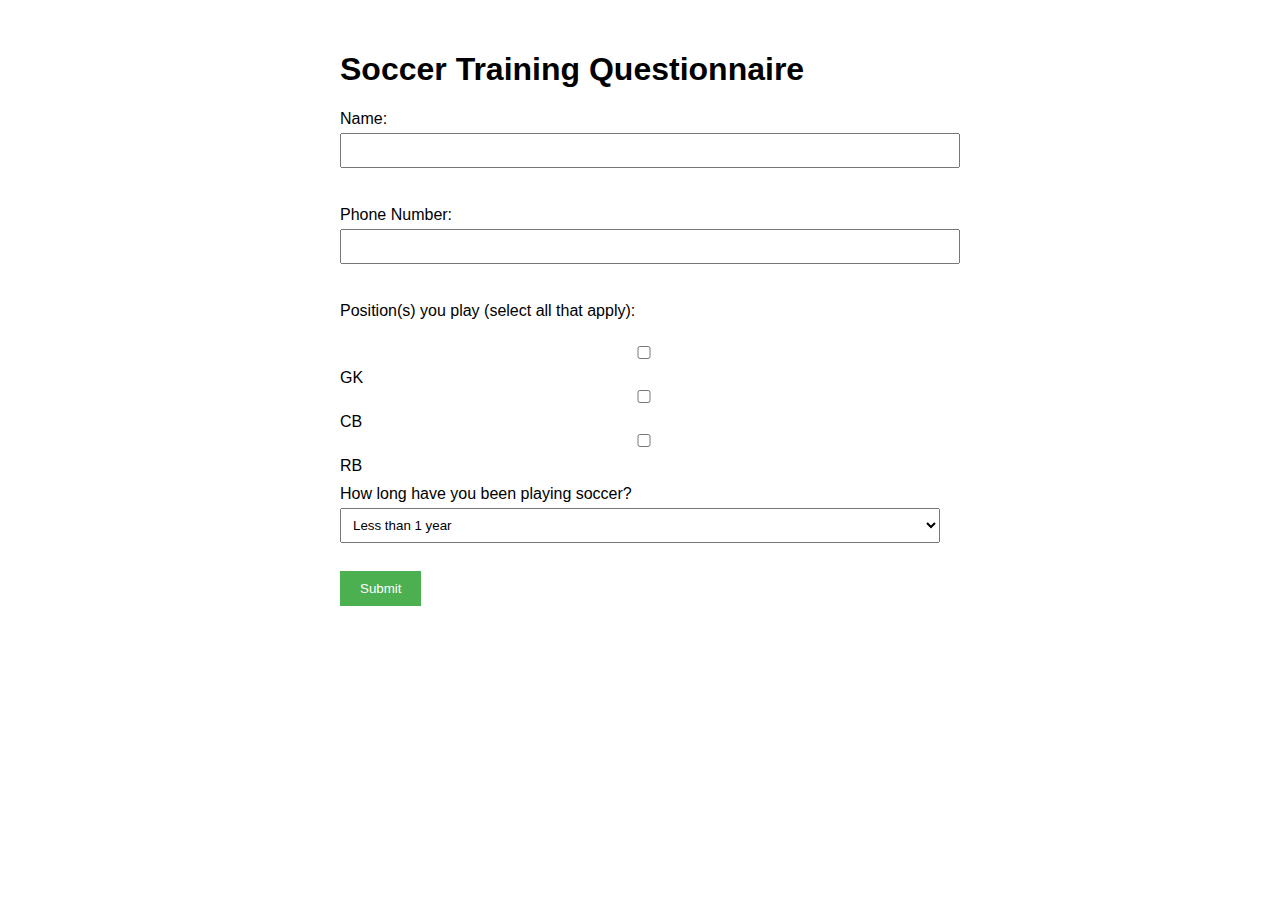
==== index.html @ 314e0ad2 "Add files via upload" ====
<!DOCTYPE html>
<html lang="en">
<head>
    <meta charset="UTF-8">
    <meta name="viewport" content="width=device-width, initial-scale=1.0">
    <title>Soccer Training Questionnaire</title>
    <link rel="stylesheet" href="styles.css">
</head>
<body>
    <h1>Soccer Training Questionnaire</h1>
    <form data-netlify="true" method="POST">
        <label for="name">Name:</label>
        <input type="text" id="name" name="name" required><br><br>

        <label for="phone">Phone Number:</label>
        <input type="tel" id="phone" name="phone" required><br><br>

        <label for="position">Position(s) you play (select all that apply):</label><br>
        <input type="checkbox" name="position" value="GK"> GK<br>
        <input type="checkbox" name="position" value="CB"> CB<br>
        <input type="checkbox" name="position" value="RB"> RB<br>
        <!-- You can add more positions like "LB", "CM", etc., if needed -->

        <label for="experience">How long have you been playing soccer?</label>
        <select id="experience" name="experience">
            <option value="less than 1 year">Less than 1 year</option>
            <option value="1-3 years">1-3 years</option>
            <option value="3-5 years">3-5 years</option>
            <option value="5+ years">5+ years</option>
        </select><br><br>

        <button type="submit">Submit</button>
    </form>
</body>
</html>
---- styles.css ----
body {
    font-family: Arial, sans-serif;
    max-width: 600px;
    margin: 20px auto;
    padding: 10px;
}

label {
    display: block;
    margin: 10px 0 5px;
}

input, select {
    width: 100%;
    padding: 8px;
    margin-bottom: 10px;
}

button {
    padding: 10px 20px;
    background-color: #4CAF50;
    color: white;
    border: none;
    cursor: pointer;
}

@media (max-width: 600px) {
    body {
        padding: 5px;
    }
}
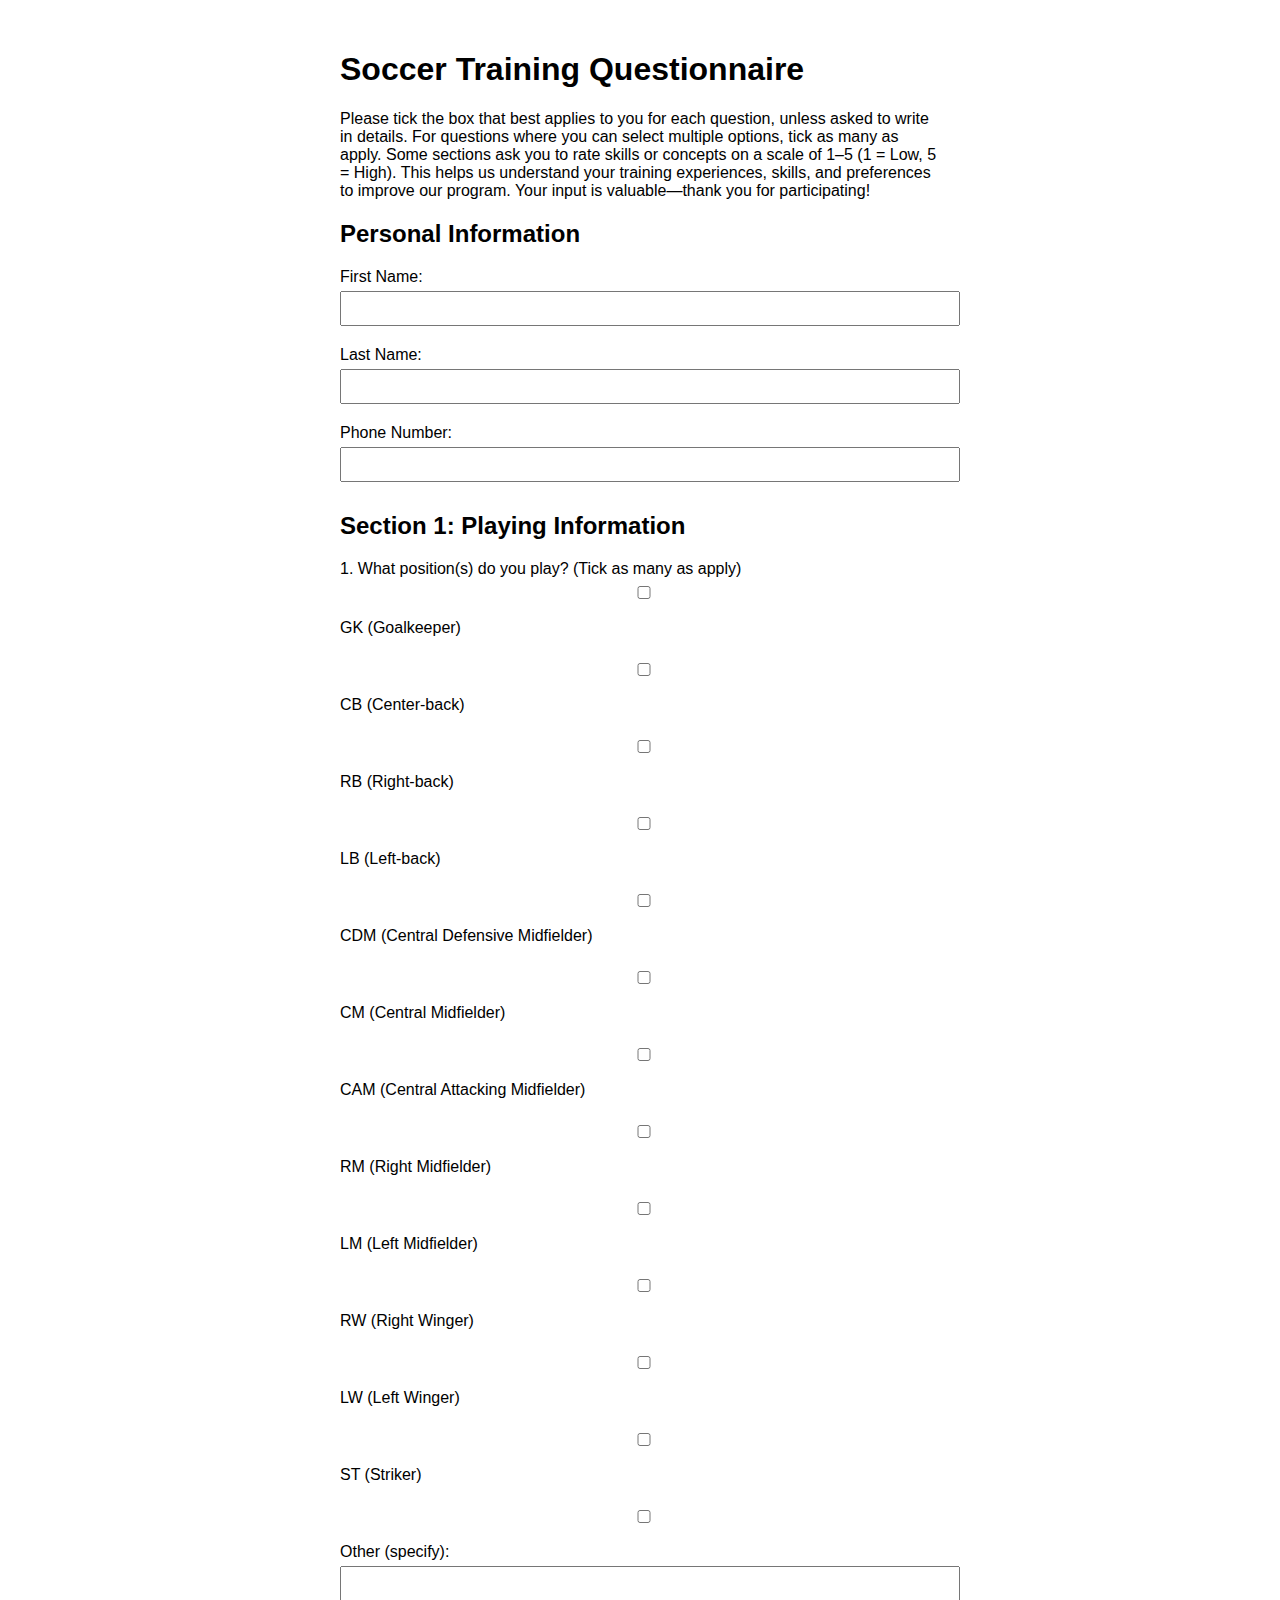
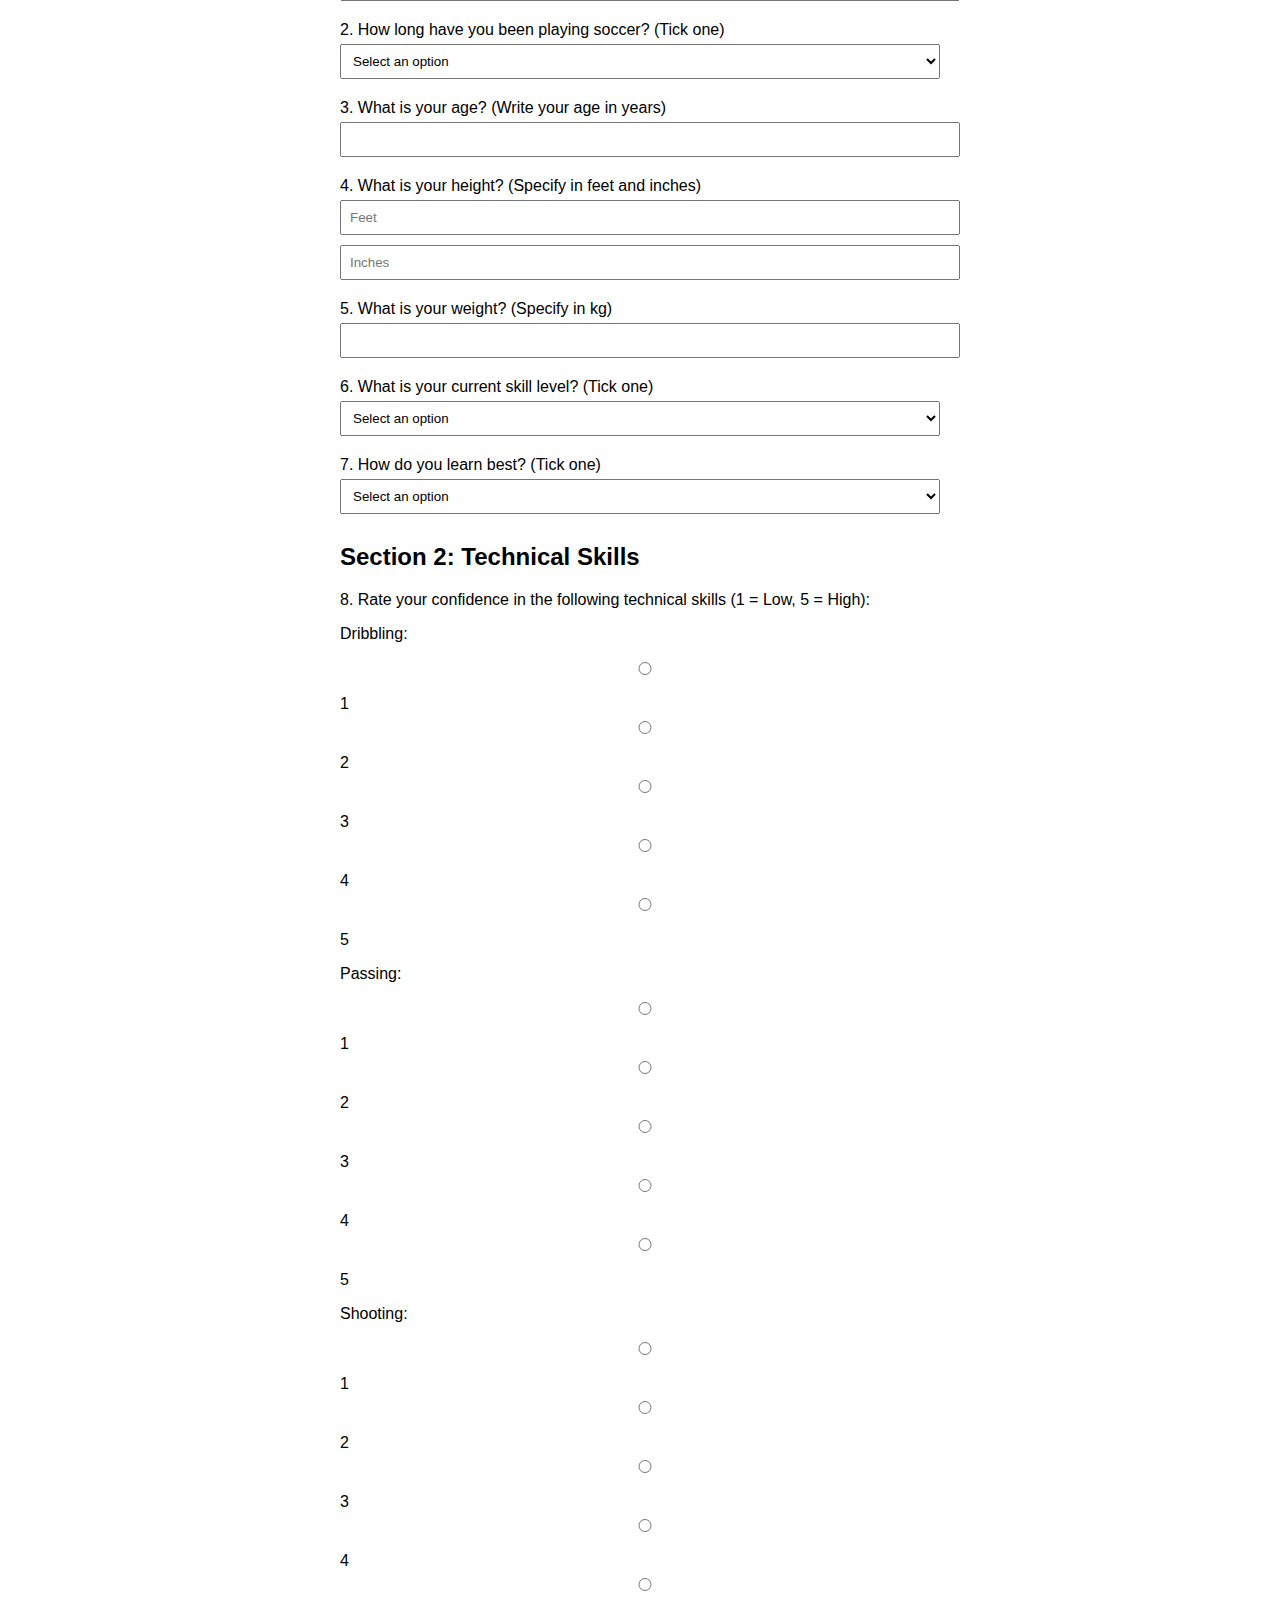
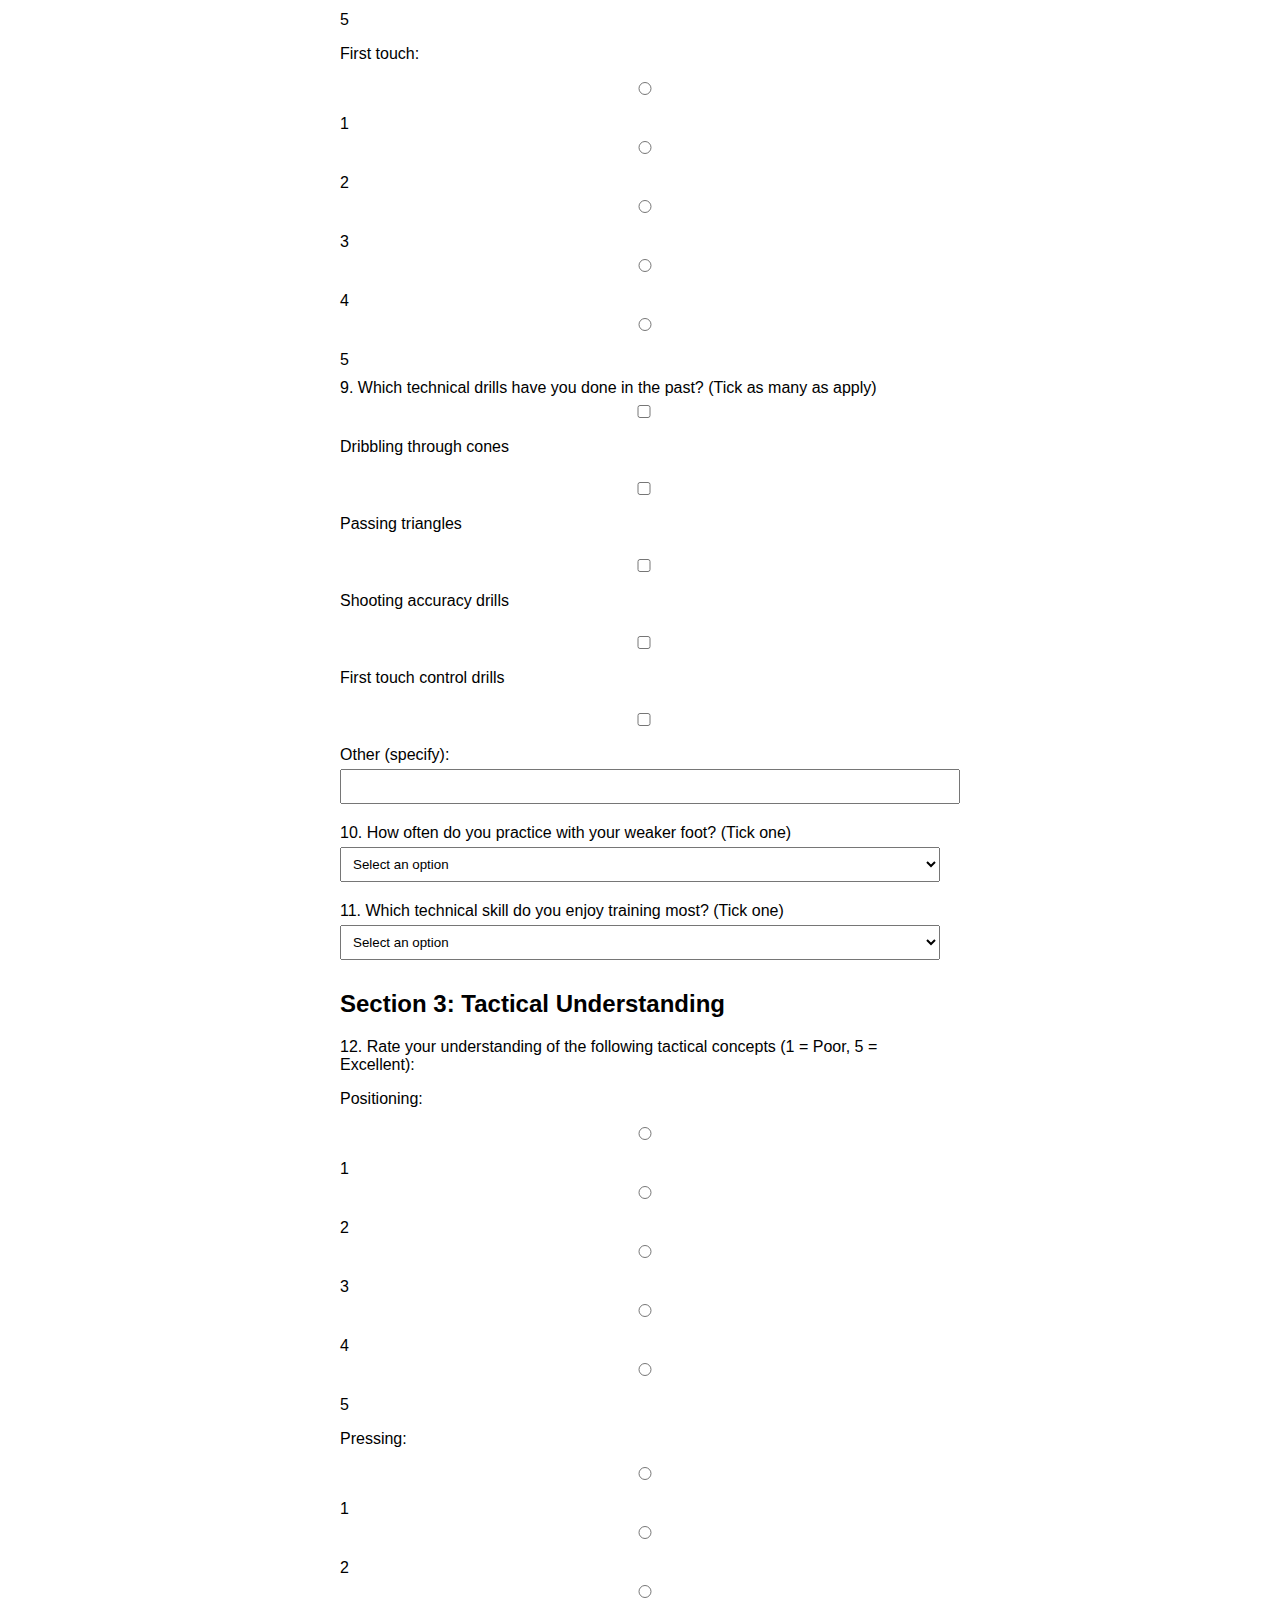
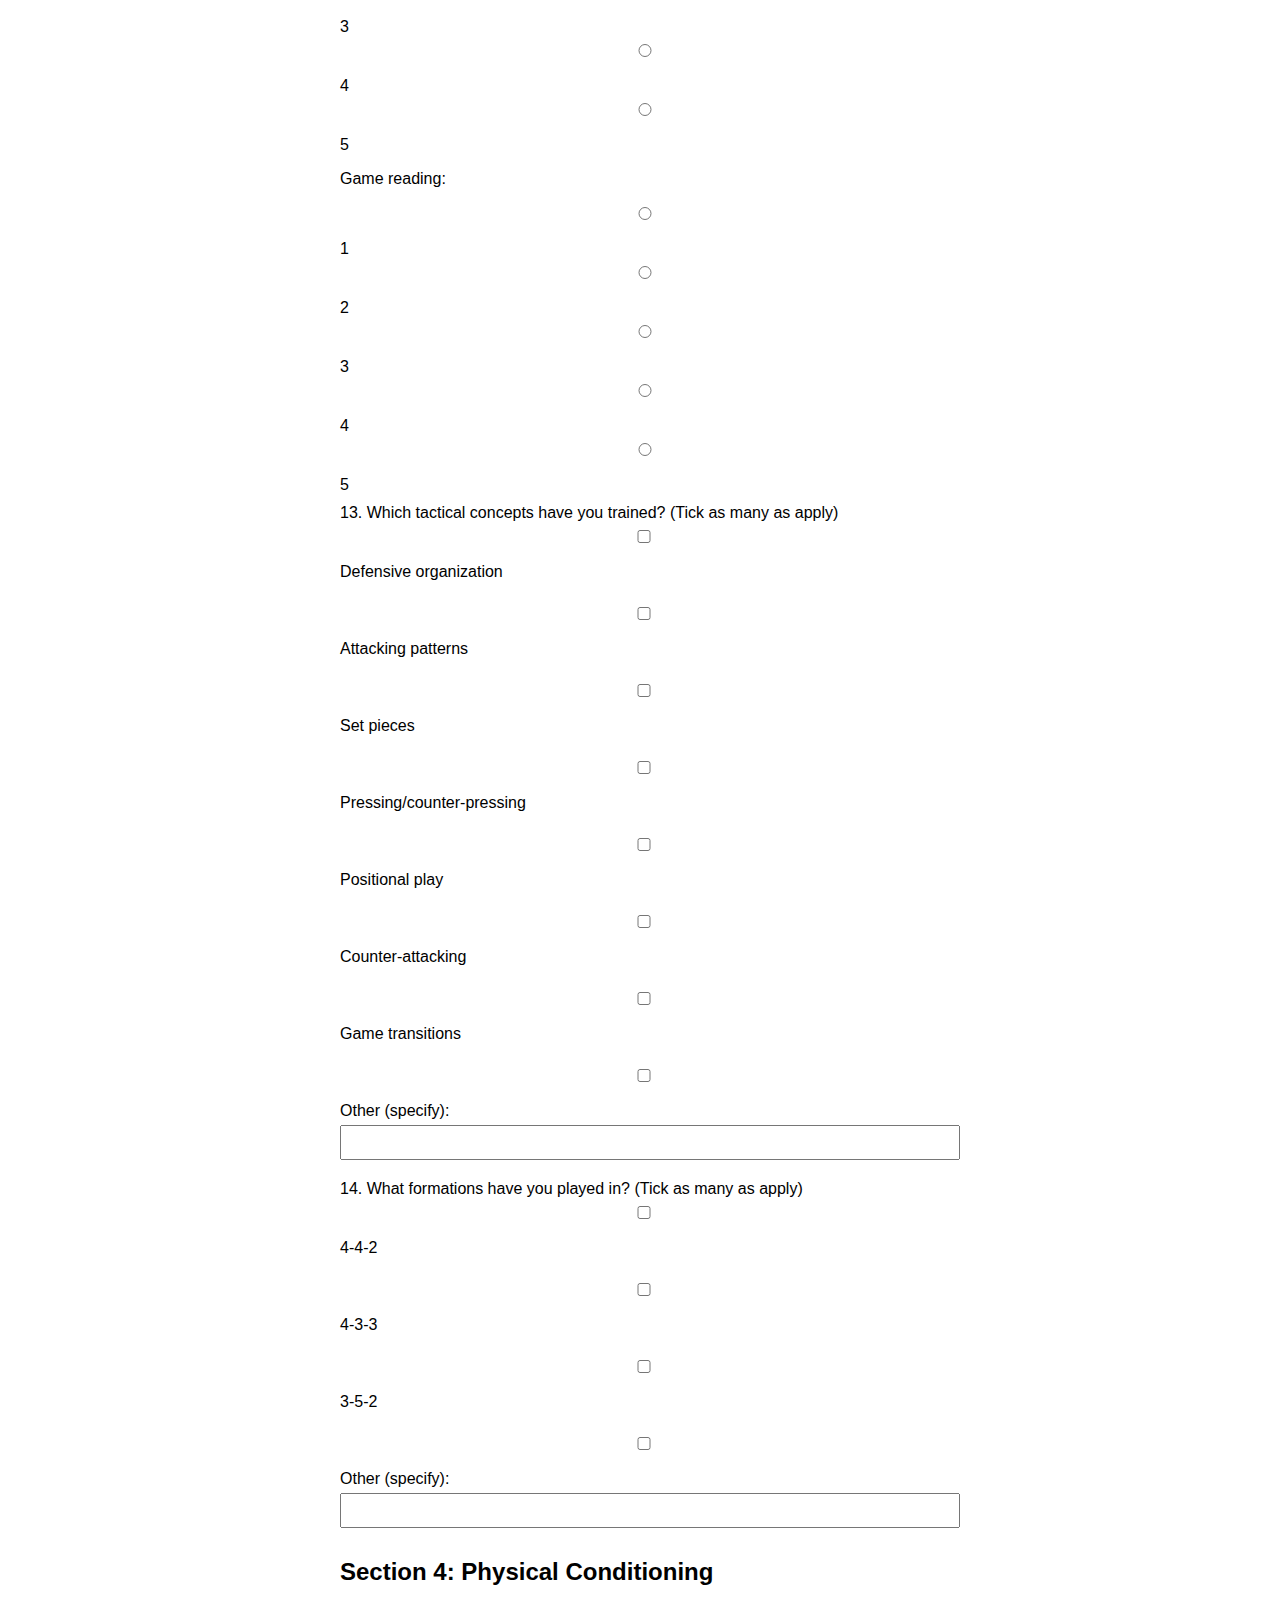
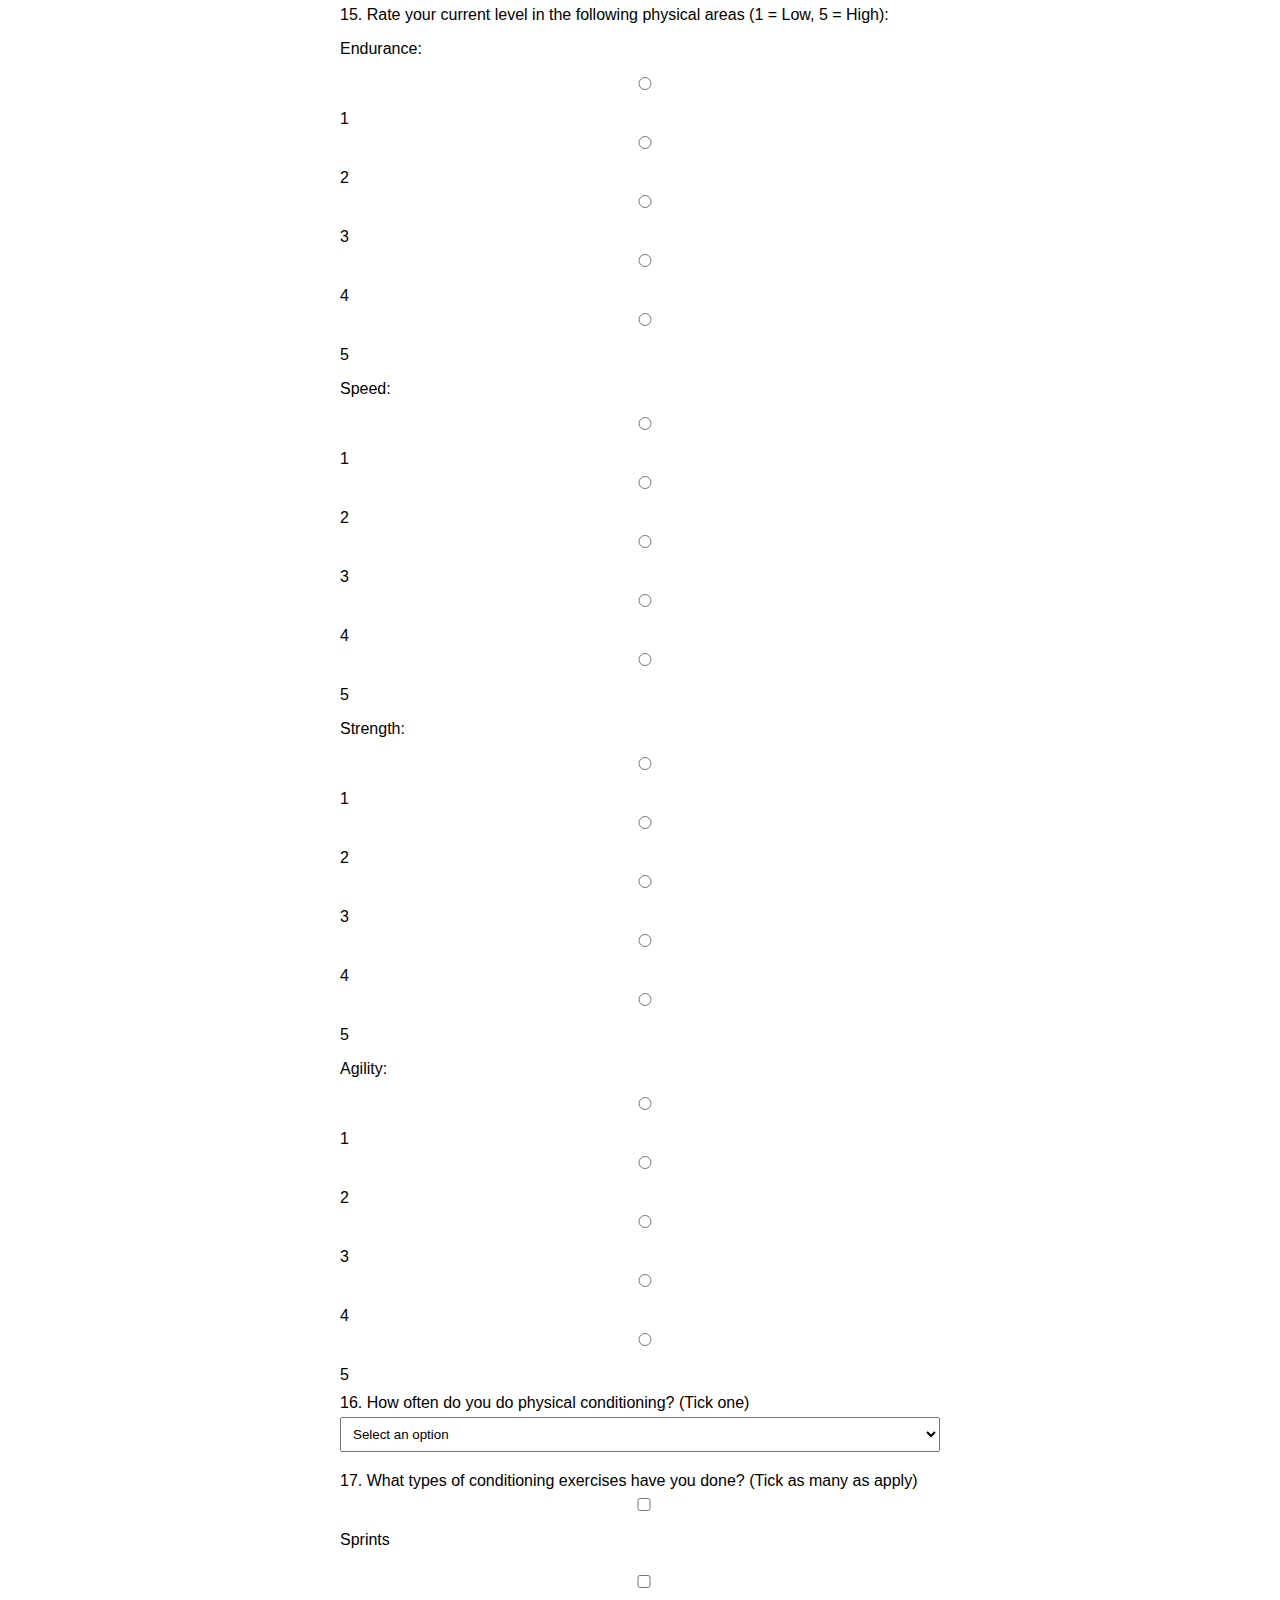
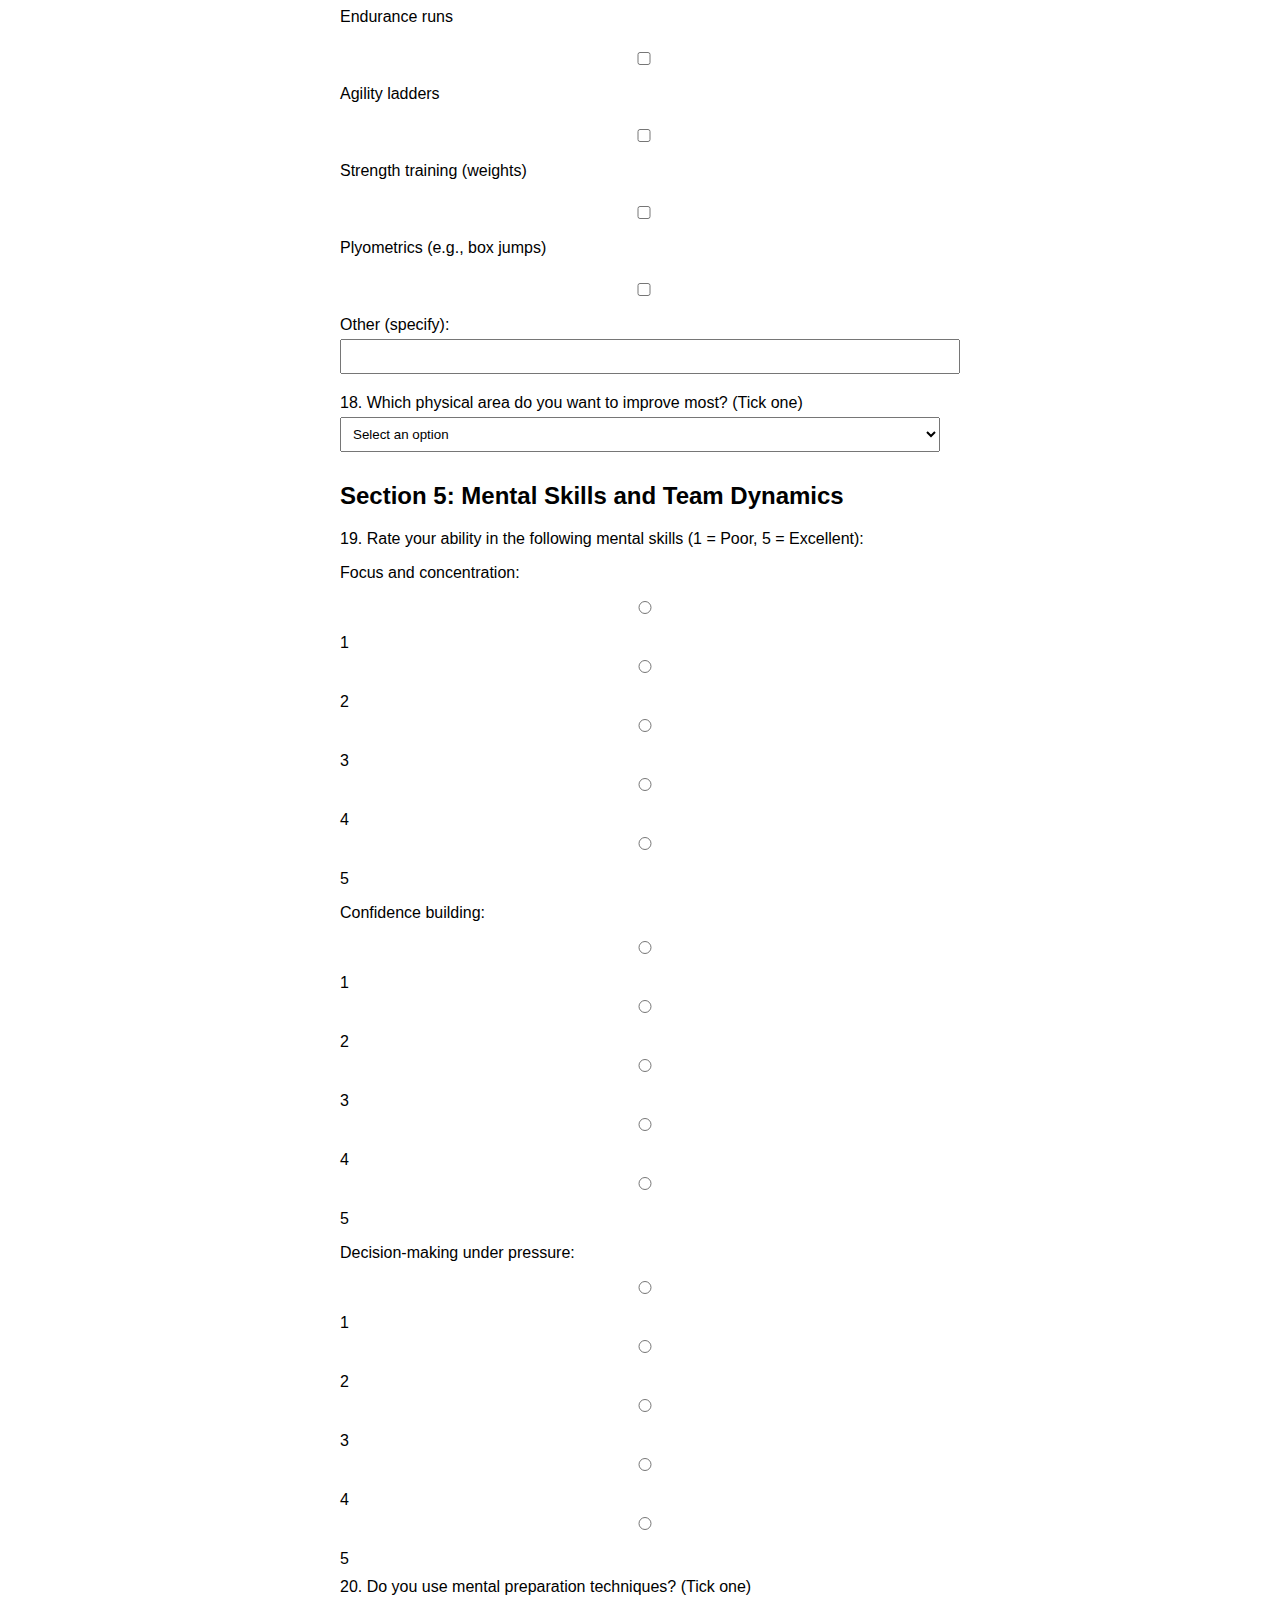
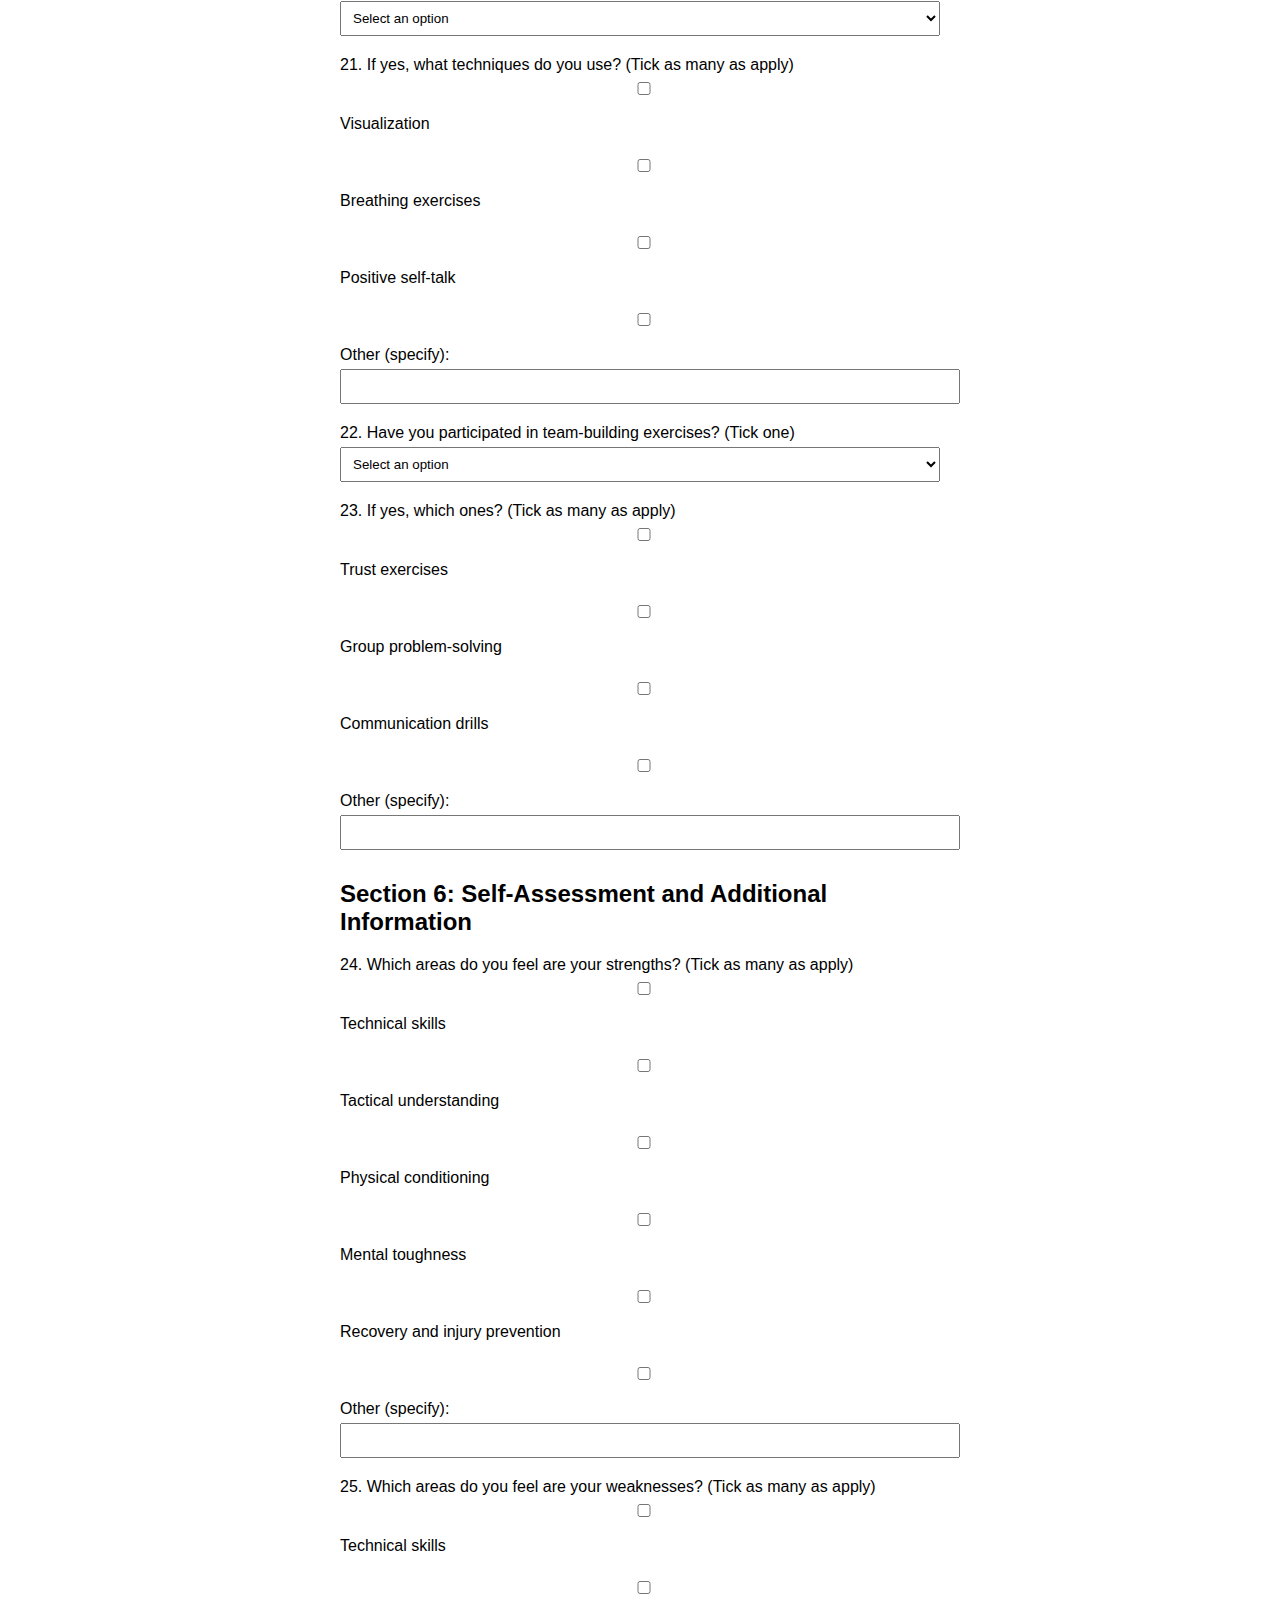
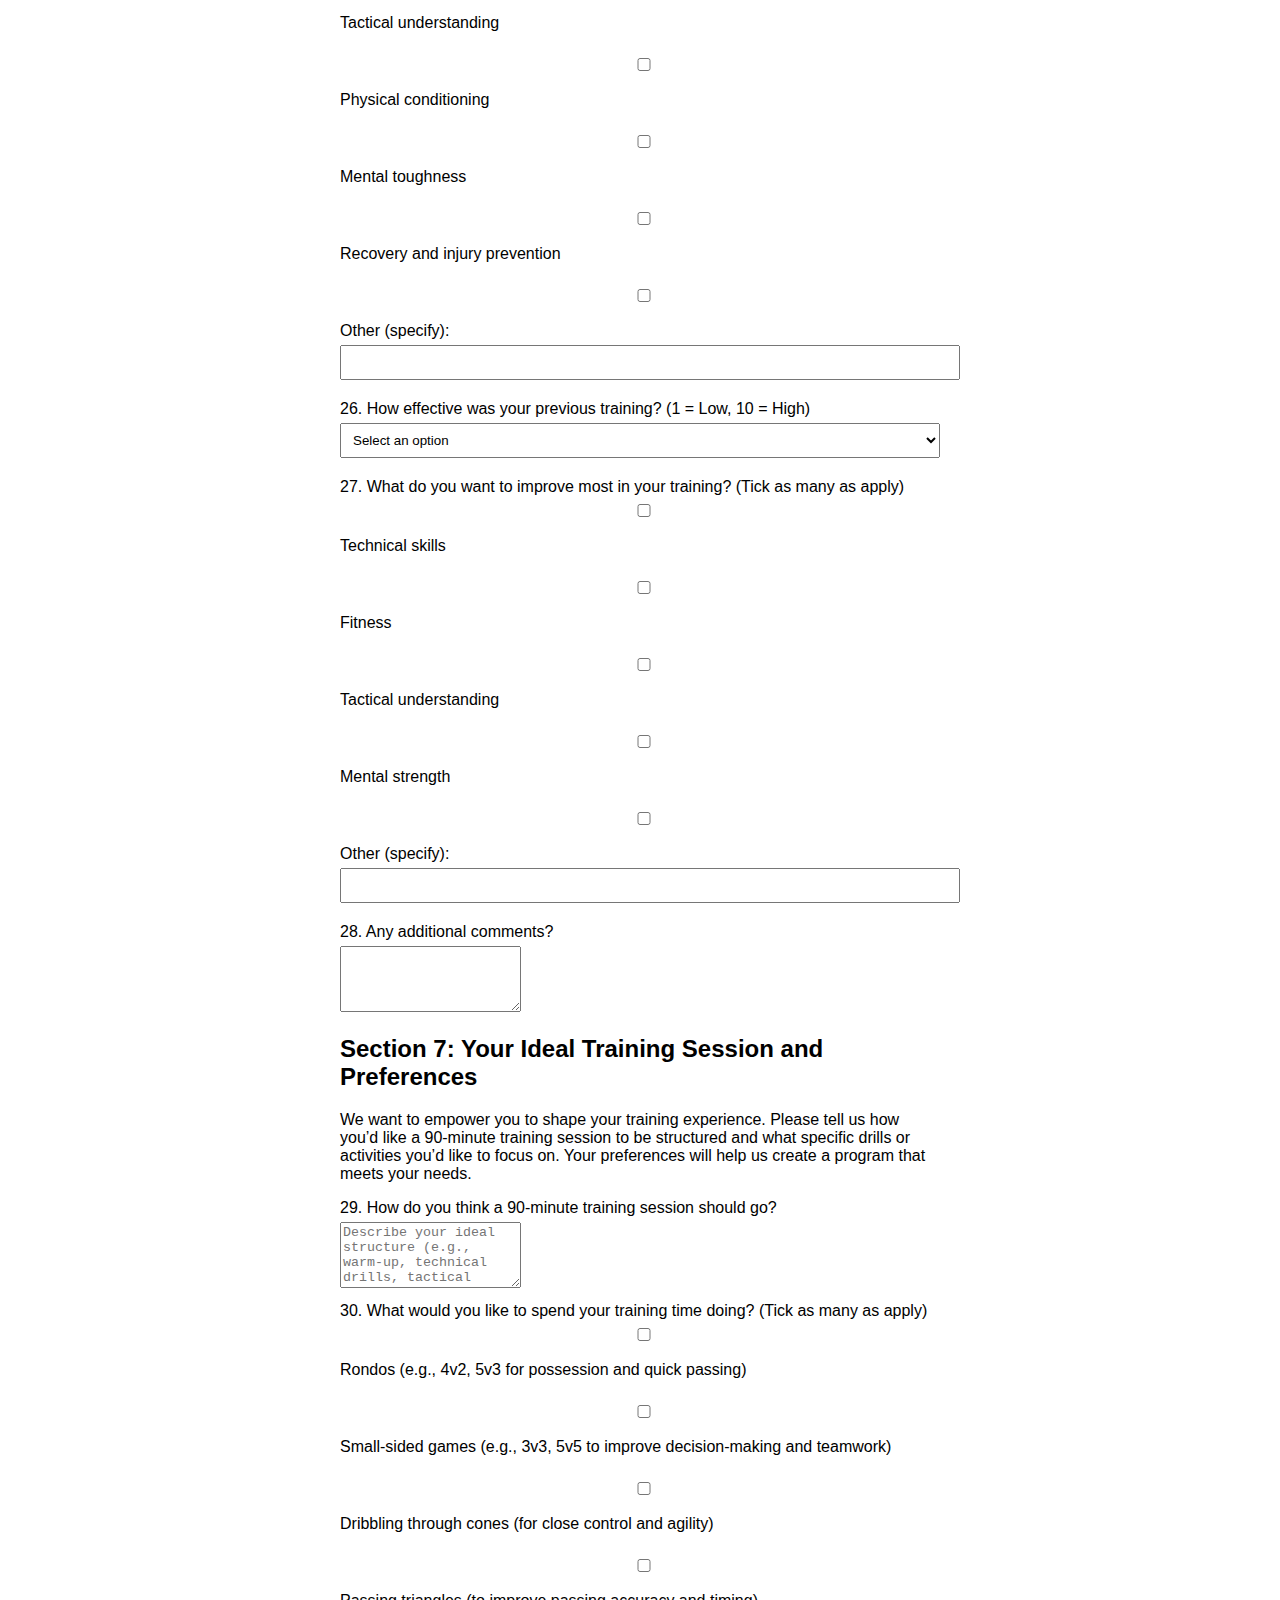
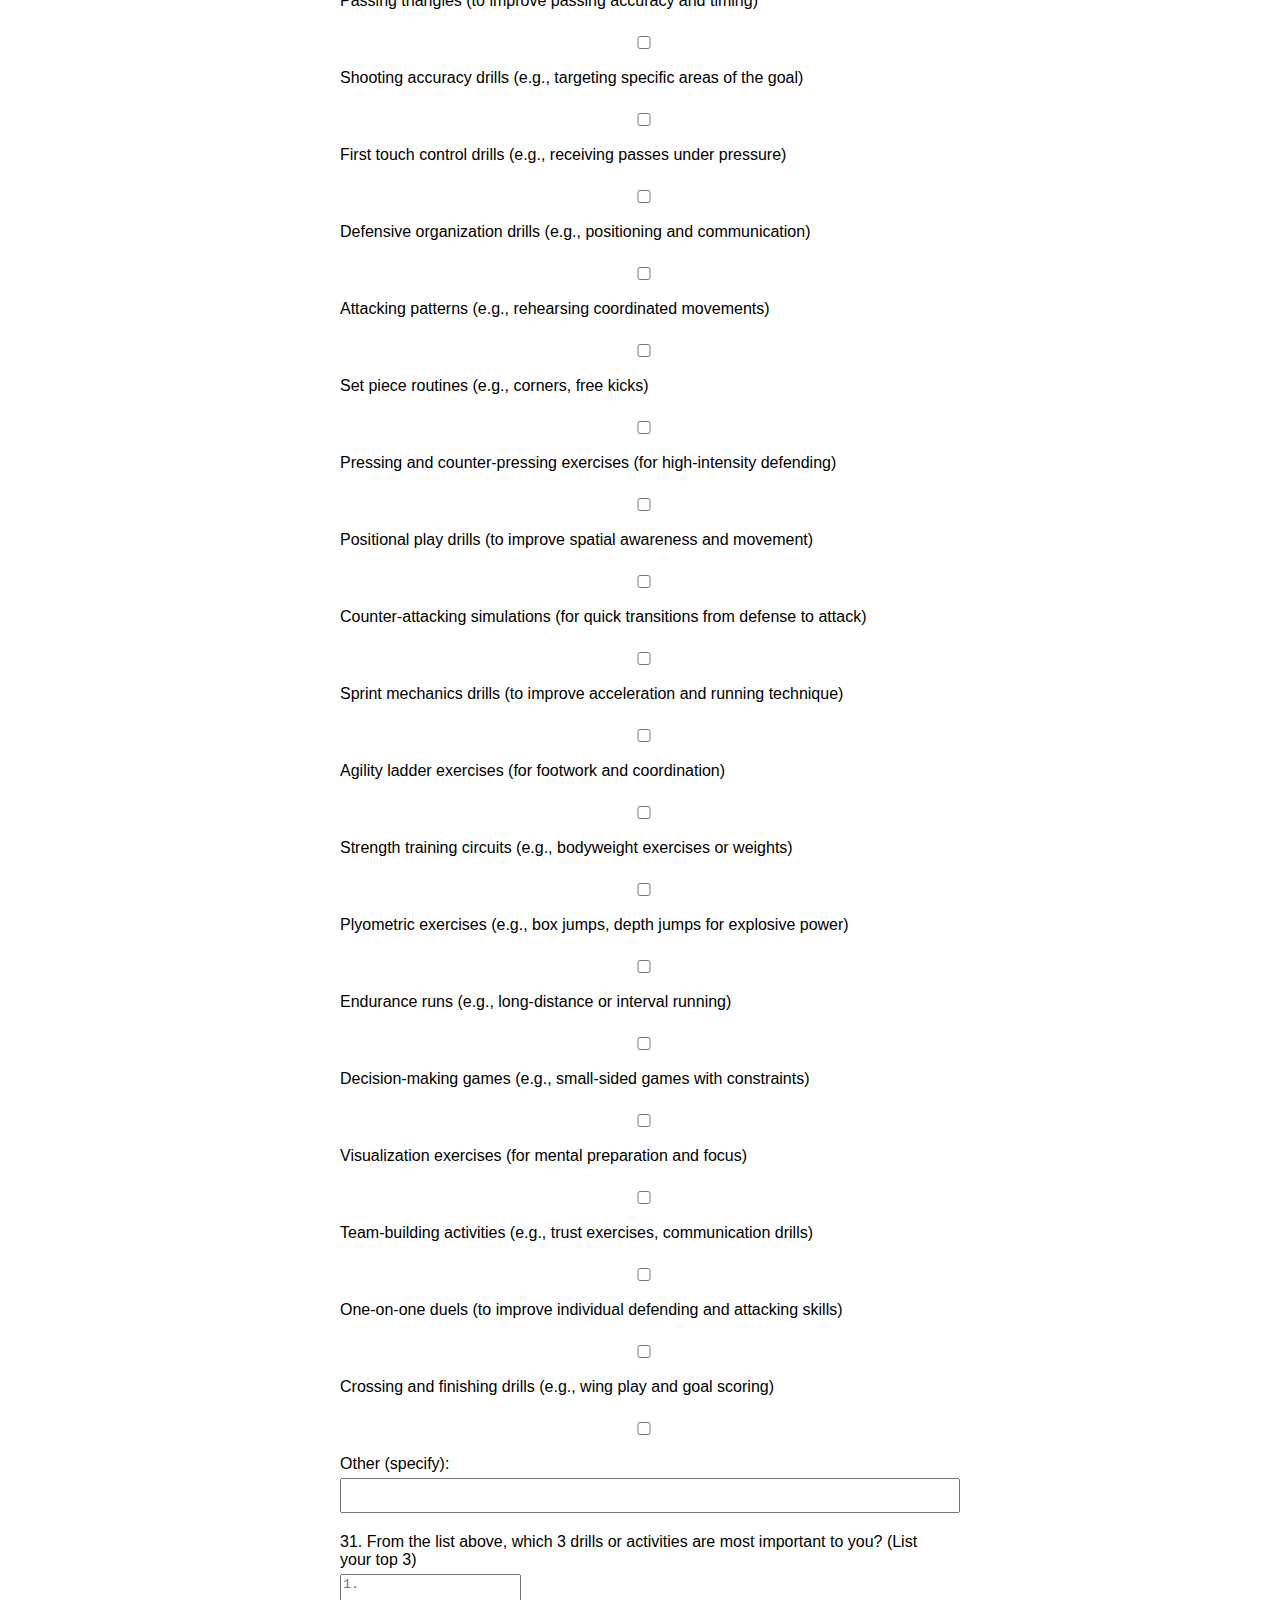
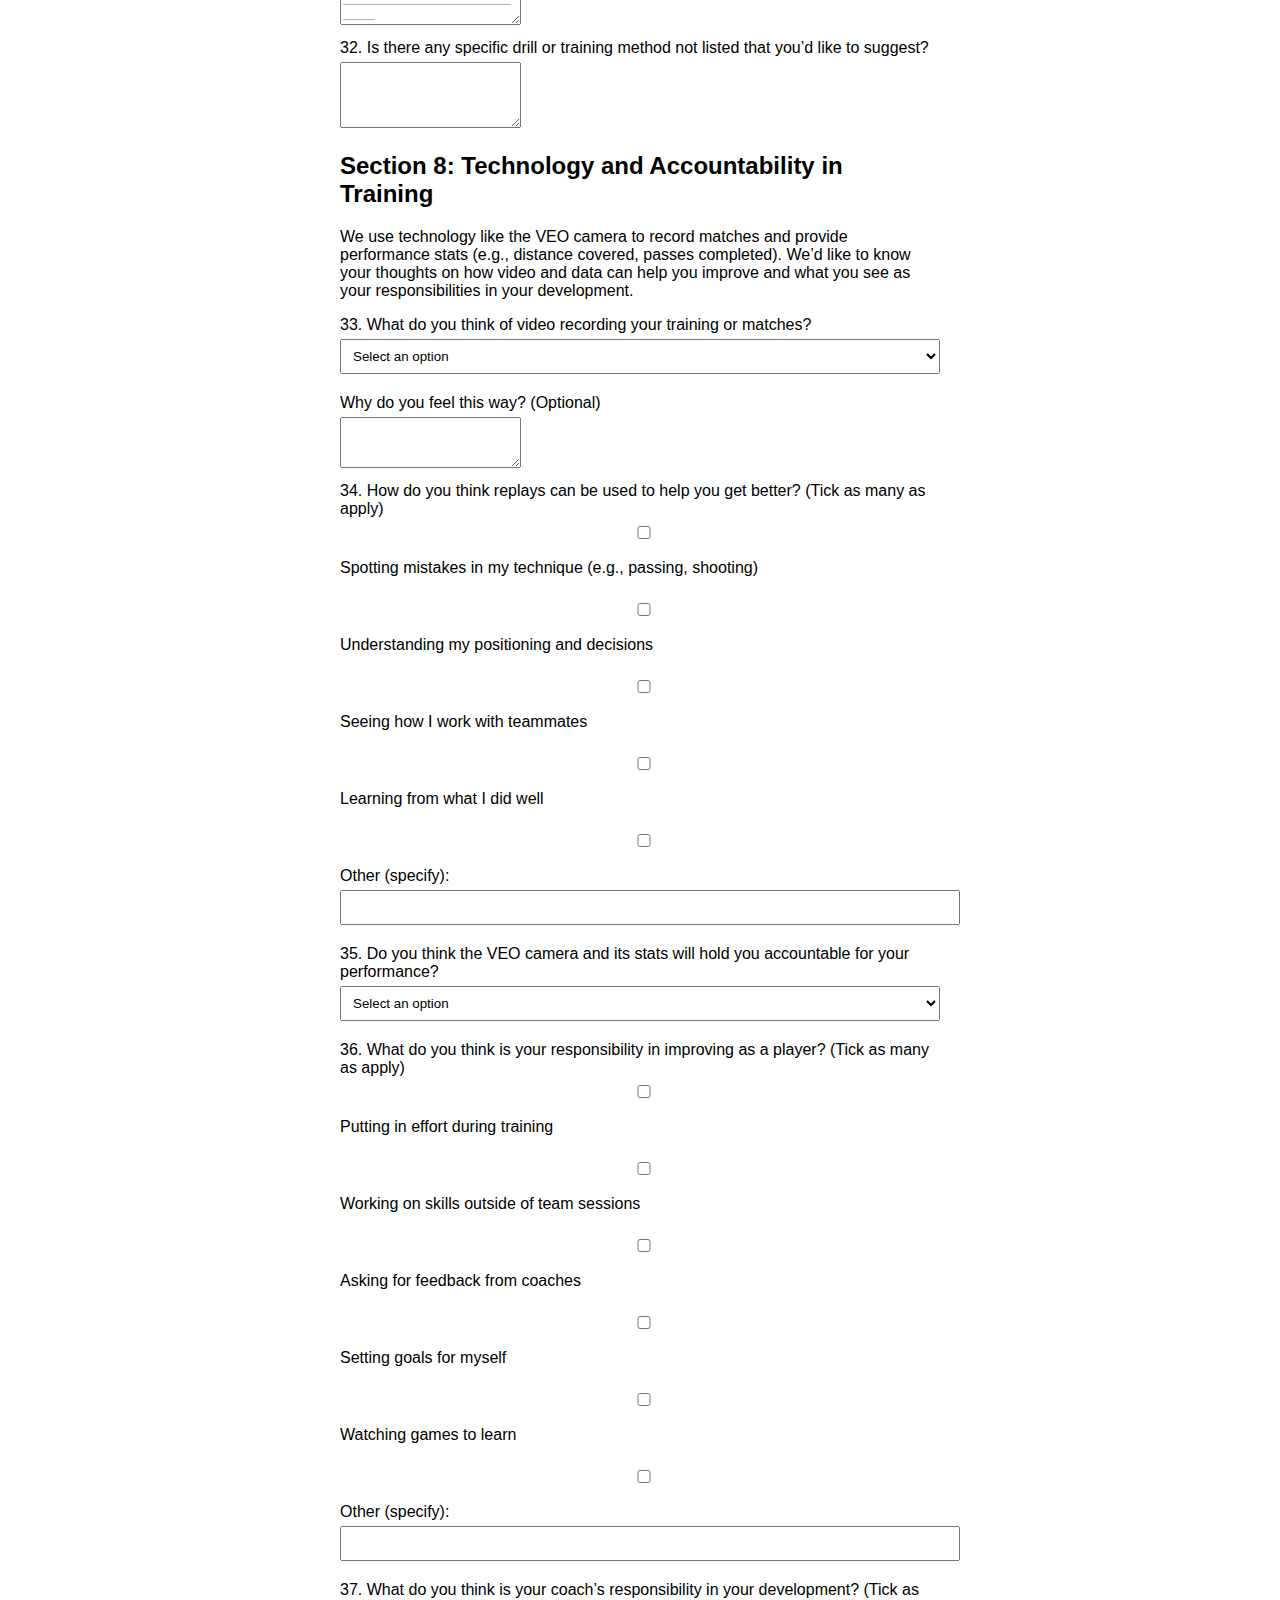
==== commit 8ac1b990: "Update index.html" ====
--- a/index.html
+++ b/index.html
@@ -7,29 +7,488 @@
     <link rel="stylesheet" href="styles.css">
 </head>
 <body>
-    <h1>Soccer Training Questionnaire</h1>
-    <form data-netlify="true" method="POST">
-        <label for="name">Name:</label>
-        <input type="text" id="name" name="name" required><br><br>
-
-        <label for="phone">Phone Number:</label>
-        <input type="tel" id="phone" name="phone" required><br><br>
-
-        <label for="position">Position(s) you play (select all that apply):</label><br>
-        <input type="checkbox" name="position" value="GK"> GK<br>
-        <input type="checkbox" name="position" value="CB"> CB<br>
-        <input type="checkbox" name="position" value="RB"> RB<br>
-        <!-- You can add more positions like "LB", "CM", etc., if needed -->
-
-        <label for="experience">How long have you been playing soccer?</label>
-        <select id="experience" name="experience">
-            <option value="less than 1 year">Less than 1 year</option>
-            <option value="1-3 years">1-3 years</option>
-            <option value="3-5 years">3-5 years</option>
-            <option value="5+ years">5+ years</option>
-        </select><br><br>
-
-        <button type="submit">Submit</button>
-    </form>
+    <div class="container">
+        <h1>Soccer Training Questionnaire</h1>
+        <p class="intro">Please tick the box that best applies to you for each question, unless asked to write in details. For questions where you can select multiple options, tick as many as apply. Some sections ask you to rate skills or concepts on a scale of 1–5 (1 = Low, 5 = High). This helps us understand your training experiences, skills, and preferences to improve our program. Your input is valuable—thank you for participating!</p>
+
+        <form data-netlify="true" method="POST" name="questionnaire">
+            <!-- Personal Information -->
+            <section>
+                <h2>Personal Information</h2>
+                <label for="first-name">First Name:</label>
+                <input type="text" id="first-name" name="first-name" required>
+
+                <label for="last-name">Last Name:</label>
+                <input type="text" id="last-name" name="last-name" required>
+
+                <label for="phone">Phone Number:</label>
+                <input type="tel" id="phone" name="phone" required>
+            </section>
+
+            <!-- Section 1: Playing Information -->
+            <section>
+                <h2>Section 1: Playing Information</h2>
+                <label>1. What position(s) do you play? (Tick as many as apply)</label>
+                <div class="checkbox-group">
+                    <input type="checkbox" id="pos-gk" name="position" value="GK"> <label for="pos-gk">GK (Goalkeeper)</label><br>
+                    <input type="checkbox" id="pos-cb" name="position" value="CB"> <label for="pos-cb">CB (Center-back)</label><br>
+                    <input type="checkbox" id="pos-rb" name="position" value="RB"> <label for="pos-rb">RB (Right-back)</label><br>
+                    <input type="checkbox" id="pos-lb" name="position" value="LB"> <label for="pos-lb">LB (Left-back)</label><br>
+                    <input type="checkbox" id="pos-cdm" name="position" value="CDM"> <label for="pos-cdm">CDM (Central Defensive Midfielder)</label><br>
+                    <input type="checkbox" id="pos-cm" name="position" value="CM"> <label for="pos-cm">CM (Central Midfielder)</label><br>
+                    <input type="checkbox" id="pos-cam" name="position" value="CAM"> <label for="pos-cam">CAM (Central Attacking Midfielder)</label><br>
+                    <input type="checkbox" id="pos-rm" name="position" value="RM"> <label for="pos-rm">RM (Right Midfielder)</label><br>
+                    <input type="checkbox" id="pos-lm" name="position" value="LM"> <label for="pos-lm">LM (Left Midfielder)</label><br>
+                    <input type="checkbox" id="pos-rw" name="position" value="RW"> <label for="pos-rw">RW (Right Winger)</label><br>
+                    <input type="checkbox" id="pos-lw" name="position" value="LW"> <label for="pos-lw">LW (Left Winger)</label><br>
+                    <input type="checkbox" id="pos-st" name="position" value="ST"> <label for="pos-st">ST (Striker)</label><br>
+                    <input type="checkbox" id="pos-other" name="position" value="Other"> <label for="pos-other">Other (specify):</label>
+                    <input type="text" name="position-other" class="inline-input">
+                </div>
+
+                <label for="experience">2. How long have you been playing soccer? (Tick one)</label>
+                <select id="experience" name="experience" required>
+                    <option value="">Select an option</option>
+                    <option value="less than 1 year">Less than 1 year</option>
+                    <option value="1-3 years">1–3 years</option>
+                    <option value="3-5 years">3–5 years</option>
+                    <option value="5+ years">5+ years</option>
+                </select>
+
+                <label for="age">3. What is your age? (Write your age in years)</label>
+                <input type="number" id="age" name="age" required>
+
+                <label for="height">4. What is your height? (Specify in feet and inches)</label>
+                <div class="height-input">
+                    <input type="number" id="height-feet" name="height-feet" placeholder="Feet" required min="0">
+                    <input type="number" id="height-inches" name="height-inches" placeholder="Inches" required min="0" max="11">
+                </div>
+
+                <label for="weight">5. What is your weight? (Specify in kg)</label>
+                <input type="number" id="weight" name="weight" required min="0">
+
+                <label for="skill-level">6. What is your current skill level? (Tick one)</label>
+                <select id="skill-level" name="skill-level" required>
+                    <option value="">Select an option</option>
+                    <option value="Beginner">Beginner</option>
+                    <option value="Intermediate">Intermediate</option>
+                    <option value="Advanced">Advanced</option>
+                    <option value="Elite">Elite</option>
+                </select>
+
+                <label for="learning-style">7. How do you learn best? (Tick one)</label>
+                <select id="learning-style" name="learning-style" required>
+                    <option value="">Select an option</option>
+                    <option value="Visual">Visual demonstrations (e.g., videos, live demos)</option>
+                    <option value="Verbal">Verbal instructions (e.g., explanations)</option>
+                    <option value="Hands-on">Hands-on practice (e.g., doing drills)</option>
+                </select>
+            </section>
+
+            <!-- Section 2: Technical Skills -->
+            <section>
+                <h2>Section 2: Technical Skills</h2>
+                <label>8. Rate your confidence in the following technical skills (1 = Low, 5 = High):</label>
+                <div class="rating-group">
+                    <p>Dribbling:</p>
+                    <input type="radio" id="dribbling-1" name="dribbling" value="1" required> <label for="dribbling-1">1</label>
+                    <input type="radio" id="dribbling-2" name="dribbling" value="2"> <label for="dribbling-2">2</label>
+                    <input type="radio" id="dribbling-3" name="dribbling" value="3"> <label for="dribbling-3">3</label>
+                    <input type="radio" id="dribbling-4" name="dribbling" value="4"> <label for="dribbling-4">4</label>
+                    <input type="radio" id="dribbling-5" name="dribbling" value="5"> <label for="dribbling-5">5</label>
+                </div>
+                <div class="rating-group">
+                    <p>Passing:</p>
+                    <input type="radio" id="passing-1" name="passing" value="1" required> <label for="passing-1">1</label>
+                    <input type="radio" id="passing-2" name="passing" value="2"> <label for="passing-2">2</label>
+                    <input type="radio" id="passing-3" name="passing" value="3"> <label for="passing-3">3</label>
+                    <input type="radio" id="passing-4" name="passing" value="4"> <label for="passing-4">4</label>
+                    <input type="radio" id="passing-5" name="passing" value="5"> <label for="passing-5">5</label>
+                </div>
+                <div class="rating-group">
+                    <p>Shooting:</p>
+                    <input type="radio" id="shooting-1" name="shooting" value="1" required> <label for="shooting-1">1</label>
+                    <input type="radio" id="shooting-2" name="shooting" value="2"> <label for="shooting-2">2</label>
+                    <input type="radio" id="shooting-3" name="shooting" value="3"> <label for="shooting-3">3</label>
+                    <input type="radio" id="shooting-4" name="shooting" value="4"> <label for="shooting-4">4</label>
+                    <input type="radio" id="shooting-5" name="shooting" value="5"> <label for="shooting-5">5</label>
+                </div>
+                <div class="rating-group">
+                    <p>First touch:</p>
+                    <input type="radio" id="first-touch-1" name="first-touch" value="1" required> <label for="first-touch-1">1</label>
+                    <input type="radio" id="first-touch-2" name="first-touch" value="2"> <label for="first-touch-2">2</label>
+                    <input type="radio" id="first-touch-3" name="first-touch" value="3"> <label for="first-touch-3">3</label>
+                    <input type="radio" id="first-touch-4" name="first-touch" value="4"> <label for="first-touch-4">4</label>
+                    <input type="radio" id="first-touch-5" name="first-touch" value="5"> <label for="first-touch-5">5</label>
+                </div>
+
+                <label>9. Which technical drills have you done in the past? (Tick as many as apply)</label>
+                <div class="checkbox-group">
+                    <input type="checkbox" id="drill-dribbling" name="technical-drills" value="Dribbling through cones"> <label for="drill-dribbling">Dribbling through cones</label><br>
+                    <input type="checkbox" id="drill-passing" name="technical-drills" value="Passing triangles"> <label for="drill-passing">Passing triangles</label><br>
+                    <input type="checkbox" id="drill-shooting" name="technical-drills" value="Shooting accuracy drills"> <label for="drill-shooting">Shooting accuracy drills</label><br>
+                    <input type="checkbox" id="drill-first-touch" name="technical-drills" value="First touch control drills"> <label for="drill-first-touch">First touch control drills</label><br>
+                    <input type="checkbox" id="drill-other" name="technical-drills" value="Other"> <label for="drill-other">Other (specify):</label>
+                    <input type="text" name="technical-drills-other" class="inline-input">
+                </div>
+
+                <label for="weaker-foot">10. How often do you practice with your weaker foot? (Tick one)</label>
+                <select id="weaker-foot" name="weaker-foot" required>
+                    <option value="">Select an option</option>
+                    <option value="Every session">Every session</option>
+                    <option value="Sometimes">Sometimes</option>
+                    <option value="Never">Never</option>
+                </select>
+
+                <label for="favorite-skill">11. Which technical skill do you enjoy training most? (Tick one)</label>
+                <select id="favorite-skill" name="favorite-skill" required>
+                    <option value="">Select an option</option>
+                    <option value="Dribbling">Dribbling</option>
+                    <option value="Passing">Passing</option>
+                    <option value="Shooting">Shooting</option>
+                    <option value="First touch">First touch</option>
+                </select>
+            </section>
+
+            <!-- Section 3: Tactical Understanding -->
+            <section>
+                <h2>Section 3: Tactical Understanding</h2>
+                <label>12. Rate your understanding of the following tactical concepts (1 = Poor, 5 = Excellent):</label>
+                <div class="rating-group">
+                    <p>Positioning:</p>
+                    <input type="radio" id="positioning-1" name="positioning" value="1" required> <label for="positioning-1">1</label>
+                    <input type="radio" id="positioning-2" name="positioning" value="2"> <label for="positioning-2">2</label>
+                    <input type="radio" id="positioning-3" name="positioning" value="3"> <label for="positioning-3">3</label>
+                    <input type="radio" id="positioning-4" name="positioning" value="4"> <label for="positioning-4">4</label>
+                    <input type="radio" id="positioning-5" name="positioning" value="5"> <label for="positioning-5">5</label>
+                </div>
+                <div class="rating-group">
+                    <p>Pressing:</p>
+                    <input type="radio" id="pressing-1" name="pressing" value="1" required> <label for="pressing-1">1</label>
+                    <input type="radio" id="pressing-2" name="pressing" value="2"> <label for="pressing-2">2</label>
+                    <input type="radio" id="pressing-3" name="pressing" value="3"> <label for="pressing-3">3</label>
+                    <input type="radio" id="pressing-4" name="pressing" value="4"> <label for="pressing-4">4</label>
+                    <input type="radio" id="pressing-5" name="pressing" value="5"> <label for="pressing-5">5</label>
+                </div>
+                <div class="rating-group">
+                    <p>Game reading:</p>
+                    <input type="radio" id="game-reading-1" name="game-reading" value="1" required> <label for="game-reading-1">1</label>
+                    <input type="radio" id="game-reading-2" name="game-reading" value="2"> <label for="game-reading-2">2</label>
+                    <input type="radio" id="game-reading-3" name="game-reading" value="3"> <label for="game-reading-3">3</label>
+                    <input type="radio" id="game-reading-4" name="game-reading" value="4"> <label for="game-reading-4">4</label>
+                    <input type="radio" id="game-reading-5" name="game-reading" value="5"> <label for="game-reading-5">5</label>
+                </div>
+
+                <label>13. Which tactical concepts have you trained? (Tick as many as apply)</label>
+                <div class="checkbox-group">
+                    <input type="checkbox" id="tactical-defense" name="tactical-concepts" value="Defensive organization"> <label for="tactical-defense">Defensive organization</label><br>
+                    <input type="checkbox" id="tactical-attack" name="tactical-concepts" value="Attacking patterns"> <label for="tactical-attack">Attacking patterns</label><br>
+                    <input type="checkbox" id="tactical-set-pieces" name="tactical-concepts" value="Set pieces"> <label for="tactical-set-pieces">Set pieces</label><br>
+                    <input type="checkbox" id="tactical-pressing" name="tactical-concepts" value="Pressing/counter-pressing"> <label for="tactical-pressing">Pressing/counter-pressing</label><br>
+                    <input type="checkbox" id="tactical-positional" name="tactical-concepts" value="Positional play"> <label for="tactical-positional">Positional play</label><br>
+                    <input type="checkbox" id="tactical-counter" name="tactical-concepts" value="Counter-attacking"> <label for="tactical-counter">Counter-attacking</label><br>
+                    <input type="checkbox" id="tactical-transitions" name="tactical-concepts" value="Game transitions"> <label for="tactical-transitions">Game transitions</label><br>
+                    <input type="checkbox" id="tactical-other" name="tactical-concepts" value="Other"> <label for="tactical-other">Other (specify):</label>
+                    <input type="text" name="tactical-concepts-other" class="inline-input">
+                </div>
+
+                <label>14. What formations have you played in? (Tick as many as apply)</label>
+                <div class="checkbox-group">
+                    <input type="checkbox" id="formation-442" name="formations" value="4-4-2"> <label for="formation-442">4-4-2</label><br>
+                    <input type="checkbox" id="formation-433" name="formations" value="4-3-3"> <label for="formation-433">4-3-3</label><br>
+                    <input type="checkbox" id="formation-352" name="formations" value="3-5-2"> <label for="formation-352">3-5-2</label><br>
+                    <input type="checkbox" id="formation-other" name="formations" value="Other"> <label for="formation-other">Other (specify):</label>
+                    <input type="text" name="formations-other" class="inline-input">
+                </div>
+            </section>
+
+            <!-- Section 4: Physical Conditioning -->
+            <section>
+                <h2>Section 4: Physical Conditioning</h2>
+                <label>15. Rate your current level in the following physical areas (1 = Low, 5 = High):</label>
+                <div class="rating-group">
+                    <p>Endurance:</p>
+                    <input type="radio" id="endurance-1" name="endurance" value="1" required> <label for="endurance-1">1</label>
+                    <input type="radio" id="endurance-2" name="endurance" value="2"> <label for="endurance-2">2</label>
+                    <input type="radio" id="endurance-3" name="endurance" value="3"> <label for="endurance-3">3</label>
+                    <input type="radio" id="endurance-4" name="endurance" value="4"> <label for="endurance-4">4</label>
+                    <input type="radio" id="endurance-5" name="endurance" value="5"> <label for="endurance-5">5</label>
+                </div>
+                <div class="rating-group">
+                    <p>Speed:</p>
+                    <input type="radio" id="speed-1" name="speed" value="1" required> <label for="speed-1">1</label>
+                    <input type="radio" id="speed-2" name="speed" value="2"> <label for="speed-2">2</label>
+                    <input type="radio" id="speed-3" name="speed" value="3"> <label for="speed-3">3</label>
+                    <input type="radio" id="speed-4" name="speed" value="4"> <label for="speed-4">4</label>
+                    <input type="radio" id="speed-5" name="speed" value="5"> <label for="speed-5">5</label>
+                </div>
+                <div class="rating-group">
+                    <p>Strength:</p>
+                    <input type="radio" id="strength-1" name="strength" value="1" required> <label for="strength-1">1</label>
+                    <input type="radio" id="strength-2" name="strength" value="2"> <label for="strength-2">2</label>
+                    <input type="radio" id="strength-3" name="strength" value="3"> <label for="strength-3">3</label>
+                    <input type="radio" id="strength-4" name="strength" value="4"> <label for="strength-4">4</label>
+                    <input type="radio" id="strength-5" name="strength" value="5"> <label for="strength-5">5</label>
+                </div>
+                <div class="rating-group">
+                    <p>Agility:</p>
+                    <input type="radio" id="agility-1" name="agility" value="1" required> <label for="agility-1">1</label>
+                    <input type="radio" id="agility-2" name="agility" value="2"> <label for="agility-2">2</label>
+                    <input type="radio" id="agility-3" name="agility" value="3"> <label for="agility-3">3</label>
+                    <input type="radio" id="agility-4" name="agility" value="4"> <label for="agility-4">4</label>
+                    <input type="radio" id="agility-5" name="agility" value="5"> <label for="agility-5">5</label>
+                </div>
+
+                <label for="conditioning-frequency">16. How often do you do physical conditioning? (Tick one)</label>
+                <select id="conditioning-frequency" name="conditioning-frequency" required>
+                    <option value="">Select an option</option>
+                    <option value="3+ times per week">3+ times per week</option>
+                    <option value="1-2 times per week">1-2 times per week</option>
+                    <option value="Rarely">Rarely</option>
+                    <option value="Never">Never</option>
+                </select>
+
+                <label>17. What types of conditioning exercises have you done? (Tick as many as apply)</label>
+                <div class="checkbox-group">
+                    <input type="checkbox" id="conditioning-sprints" name="conditioning-exercises" value="Sprints"> <label for="conditioning-sprints">Sprints</label><br>
+                    <input type="checkbox" id="conditioning-endurance" name="conditioning-exercises" value="Endurance runs"> <label for="conditioning-endurance">Endurance runs</label><br>
+                    <input type="checkbox" id="conditioning-ladders" name="conditioning-exercises" value="Agility ladders"> <label for="conditioning-ladders">Agility ladders</label><br>
+                    <input type="checkbox" id="conditioning-strength" name="conditioning-exercises" value="Strength training (weights)"> <label for="conditioning-strength">Strength training (weights)</label><br>
+                    <input type="checkbox" id="conditioning-plyometrics" name="conditioning-exercises" value="Plyometrics (e.g., box jumps)"> <label for="conditioning-plyometrics">Plyometrics (e.g., box jumps)</label><br>
+                    <input type="checkbox" id="conditioning-other" name="conditioning-exercises" value="Other"> <label for="conditioning-other">Other (specify):</label>
+                    <input type="text" name="conditioning-exercises-other" class="inline-input">
+                </div>
+
+                <label for="improve-physical">18. Which physical area do you want to improve most? (Tick one)</label>
+                <select id="improve-physical" name="improve-physical" required>
+                    <option value="">Select an option</option>
+                    <option value="Endurance">Endurance</option>
+                    <option value="Speed">Speed</option>
+                    <option value="Strength">Strength</option>
+                    <option value="Agility">Agility</option>
+                </select>
+            </section>
+
+            <!-- Section 5: Mental Skills and Team Dynamics -->
+            <section>
+                <h2>Section 5: Mental Skills and Team Dynamics</h2>
+                <label>19. Rate your ability in the following mental skills (1 = Poor, 5 = Excellent):</label>
+                <div class="rating-group">
+                    <p>Focus and concentration:</p>
+                    <input type="radio" id="focus-1" name="focus" value="1" required> <label for="focus-1">1</label>
+                    <input type="radio" id="focus-2" name="focus" value="2"> <label for="focus-2">2</label>
+                    <input type="radio" id="focus-3" name="focus" value="3"> <label for="focus-3">3</label>
+                    <input type="radio" id="focus-4" name="focus" value="4"> <label for="focus-4">4</label>
+                    <input type="radio" id="focus-5" name="focus" value="5"> <label for="focus-5">5</label>
+                </div>
+                <div class="rating-group">
+                    <p>Confidence building:</p>
+                    <input type="radio" id="confidence-1" name="confidence" value="1" required> <label for="confidence-1">1</label>
+                    <input type="radio" id="confidence-2" name="confidence" value="2"> <label for="confidence-2">2</label>
+                    <input type="radio" id="confidence-3" name="confidence" value="3"> <label for="confidence-3">3</label>
+                    <input type="radio" id="confidence-4" name="confidence" value="4"> <label for="confidence-4">4</label>
+                    <input type="radio" id="confidence-5" name="confidence" value="5"> <label for="confidence-5">5</label>
+                </div>
+                <div class="rating-group">
+                    <p>Decision-making under pressure:</p>
+                    <input type="radio" id="decision-making-1" name="decision-making" value="1" required> <label for="decision-making-1">1</label>
+                    <input type="radio" id="decision-making-2" name="decision-making" value="2"> <label for="decision-making-2">2</label>
+                    <input type="radio" id="decision-making-3" name="decision-making" value="3"> <label for="decision-making-3">3</label>
+                    <input type="radio" id="decision-making-4" name="decision-making" value="4"> <label for="decision-making-4">4</label>
+                    <input type="radio" id="decision-making-5" name="decision-making" value="5"> <label for="decision-making-5">5</label>
+                </div>
+
+                <label for="mental-preparation">20. Do you use mental preparation techniques? (Tick one)</label>
+                <select id="mental-preparation" name="mental-preparation" required>
+                    <option value="">Select an option</option>
+                    <option value="Yes">Yes</option>
+                    <option value="No">No</option>
+                </select>
+
+                <label>21. If yes, what techniques do you use? (Tick as many as apply)</label>
+                <div class="checkbox-group">
+                    <input type="checkbox" id="technique-visualization" name="mental-techniques" value="Visualization"> <label for="technique-visualization">Visualization</label><br>
+                    <input type="checkbox" id="technique-breathing" name="mental-techniques" value="Breathing exercises"> <label for="technique-breathing">Breathing exercises</label><br>
+                    <input type="checkbox" id="technique-self-talk" name="mental-techniques" value="Positive self-talk"> <label for="technique-self-talk">Positive self-talk</label><br>
+                    <input type="checkbox" id="technique-other" name="mental-techniques" value="Other"> <label for="technique-other">Other (specify):</label>
+                    <input type="text" name="mental-techniques-other" class="inline-input">
+                </div>
+
+                <label for="team-building">22. Have you participated in team-building exercises? (Tick one)</label>
+                <select id="team-building" name="team-building" required>
+                    <option value="">Select an option</option>
+                    <option value="Yes">Yes</option>
+                    <option value="No">No</option>
+                </select>
+
+                <label>23. If yes, which ones? (Tick as many as apply)</label>
+                <div class="checkbox-group">
+                    <input type="checkbox" id="team-trust" name="team-exercises" value="Trust exercises"> <label for="team-trust">Trust exercises</label><br>
+                    <input type="checkbox" id="team-problem" name="team-exercises" value="Group problem-solving"> <label for="team-problem">Group problem-solving</label><br>
+                    <input type="checkbox" id="team-communication" name="team-exercises" value="Communication drills"> <label for="team-communication">Communication drills</label><br>
+                    <input type="checkbox" id="team-other" name="team-exercises" value="Other"> <label for="team-other">Other (specify):</label>
+                    <input type="text" name="team-exercises-other" class="inline-input">
+                </div>
+            </section>
+
+            <!-- Section 6: Self-Assessment and Additional Information -->
+            <section>
+                <h2>Section 6: Self-Assessment and Additional Information</h2>
+                <label>24. Which areas do you feel are your strengths? (Tick as many as apply)</label>
+                <div class="checkbox-group">
+                    <input type="checkbox" id="strength-technical" name="strengths" value="Technical skills"> <label for="strength-technical">Technical skills</label><br>
+                    <input type="checkbox" id="strength-tactical" name="strengths" value="Tactical understanding"> <label for="strength-tactical">Tactical understanding</label><br>
+                    <input type="checkbox" id="strength-physical" name="strengths" value="Physical conditioning"> <label for="strength-physical">Physical conditioning</label><br>
+                    <input type="checkbox" id="strength-mental" name="strengths" value="Mental toughness"> <label for="strength-mental">Mental toughness</label><br>
+                    <input type="checkbox" id="strength-recovery" name="strengths" value="Recovery and injury prevention"> <label for="strength-recovery">Recovery and injury prevention</label><br>
+                    <input type="checkbox" id="strength-other" name="strengths" value="Other"> <label for="strength-other">Other (specify):</label>
+                    <input type="text" name="strengths-other" class="inline-input">
+                </div>
+
+                <label>25. Which areas do you feel are your weaknesses? (Tick as many as apply)</label>
+                <div class="checkbox-group">
+                    <input type="checkbox" id="weakness-technical" name="weaknesses" value="Technical skills"> <label for="weakness-technical">Technical skills</label><br>
+                    <input type="checkbox" id="weakness-tactical" name="weaknesses" value="Tactical understanding"> <label for="weakness-tactical">Tactical understanding</label><br>
+                    <input type="checkbox" id="weakness-physical" name="weaknesses" value="Physical conditioning"> <label for="weakness-physical">Physical conditioning</label><br>
+                    <input type="checkbox" id="weakness-mental" name="weaknesses" value="Mental toughness"> <label for="weakness-mental">Mental toughness</label><br>
+                    <input type="checkbox" id="weakness-recovery" name="weaknesses" value="Recovery and injury prevention"> <label for="weakness-recovery">Recovery and injury prevention</label><br>
+                    <input type="checkbox" id="weakness-other" name="weaknesses" value="Other"> <label for="weakness-other">Other (specify):</label>
+                    <input type="text" name="weaknesses-other" class="inline-input">
+                </div>
+
+                <label for="training-effectiveness">26. How effective was your previous training? (1 = Low, 10 = High)</label>
+                <select id="training-effectiveness" name="training-effectiveness" required>
+                    <option value="">Select an option</option>
+                    <option value="1">1</option>
+                    <option value="2">2</option>
+                    <option value="3">3</option>
+                    <option value="4">4</option>
+                    <option value="5">5</option>
+                    <option value="6">6</option>
+                    <option value="7">7</option>
+                    <option value="8">8</option>
+                    <option value="9">9</option>
+                    <option value="10">10</option>
+                </select>
+
+                <label>27. What do you want to improve most in your training? (Tick as many as apply)</label>
+                <div class="checkbox-group">
+                    <input type="checkbox" id="improve-technical" name="improvement-areas" value="Technical skills"> <label for="improve-technical">Technical skills</label><br>
+                    <input type="checkbox" id="improve-fitness" name="improvement-areas" value="Fitness"> <label for="improve-fitness">Fitness</label><br>
+                    <input type="checkbox" id="improve-tactical" name="improvement-areas" value="Tactical understanding"> <label for="improve-tactical">Tactical understanding</label><br>
+                    <input type="checkbox" id="improve-mental" name="improvement-areas" value="Mental strength"> <label for="improve-mental">Mental strength</label><br>
+                    <input type="checkbox" id="improve-other" name="improvement-areas" value="Other"> <label for="improve-other">Other (specify):</label>
+                    <input type="text" name="improvement-areas-other" class="inline-input">
+                </div>
+
+                <label for="additional-comments">28. Any additional comments?</label>
+                <textarea id="additional-comments" name="additional-comments" rows="4"></textarea>
+            </section>
+
+            <!-- Section 7: Your Ideal Training Session and Preferences -->
+            <section>
+                <h2>Section 7: Your Ideal Training Session and Preferences</h2>
+                <p>We want to empower you to shape your training experience. Please tell us how you’d like a 90-minute training session to be structured and what specific drills or activities you’d like to focus on. Your preferences will help us create a program that meets your needs.</p>
+
+                <label for="session-structure">29. How do you think a 90-minute training session should go?</label>
+                <textarea id="session-structure" name="session-structure" rows="4" placeholder="Describe your ideal structure (e.g., warm-up, technical drills, tactical drills, physical conditioning, cool-down). You can allocate percentages or list components in order of importance."></textarea>
+
+                <label>30. What would you like to spend your training time doing? (Tick as many as apply)</label>
+                <div class="checkbox-group">
+                    <input type="checkbox" id="drill-rondos" name="training-activities" value="Rondos"> <label for="drill-rondos">Rondos (e.g., 4v2, 5v3 for possession and quick passing)</label><br>
+                    <input type="checkbox" id="drill-small-sided" name="training-activities" value="Small-sided games"> <label for="drill-small-sided">Small-sided games (e.g., 3v3, 5v5 to improve decision-making and teamwork)</label><br>
+                    <input type="checkbox" id="drill-dribbling" name="training-activities" value="Dribbling through cones"> <label for="drill-dribbling">Dribbling through cones (for close control and agility)</label><br>
+                    <input type="checkbox" id="drill-passing-triangles" name="training-activities" value="Passing triangles"> <label for="drill-passing-triangles">Passing triangles (to improve passing accuracy and timing)</label><br>
+                    <input type="checkbox" id="drill-shooting-accuracy" name="training-activities" value="Shooting accuracy drills"> <label for="drill-shooting-accuracy">Shooting accuracy drills (e.g., targeting specific areas of the goal)</label><br>
+                    <input type="checkbox" id="drill-first-touch" name="training-activities" value="First touch control drills"> <label for="drill-first-touch">First touch control drills (e.g., receiving passes under pressure)</label><br>
+                    <input type="checkbox" id="drill-defensive-organization" name="training-activities" value="Defensive organization drills"> <label for="drill-defensive-organization">Defensive organization drills (e.g., positioning and communication)</label><br>
+                    <input type="checkbox" id="drill-attacking-patterns" name="training-activities" value="Attacking patterns"> <label for="drill-attacking-patterns">Attacking patterns (e.g., rehearsing coordinated movements)</label><br>
+                    <input type="checkbox" id="drill-set-pieces" name="training-activities" value="Set piece routines"> <label for="drill-set-pieces">Set piece routines (e.g., corners, free kicks)</label><br>
+                    <input type="checkbox" id="drill-pressing" name="training-activities" value="Pressing and counter-pressing exercises"> <label for="drill-pressing">Pressing and counter-pressing exercises (for high-intensity defending)</label><br>
+                    <input type="checkbox" id="drill-positional-play" name="training-activities" value="Positional play drills"> <label for="drill-positional-play">Positional play drills (to improve spatial awareness and movement)</label><br>
+                    <input type="checkbox" id="drill-counter-attacking" name="training-activities" value="Counter-attacking simulations"> <label for="drill-counter-attacking">Counter-attacking simulations (for quick transitions from defense to attack)</label><br>
+                    <input type="checkbox" id="drill-sprint-mechanics" name="training-activities" value="Sprint mechanics drills"> <label for="drill-sprint-mechanics">Sprint mechanics drills (to improve acceleration and running technique)</label><br>
+                    <input type="checkbox" id="drill-agility-ladder" name="training-activities" value="Agility ladder exercises"> <label for="drill-agility-ladder">Agility ladder exercises (for footwork and coordination)</label><br>
+                    <input type="checkbox" id="drill-strength-training" name="training-activities" value="Strength training circuits"> <label for="drill-strength-training">Strength training circuits (e.g., bodyweight exercises or weights)</label><br>
+                    <input type="checkbox" id="drill-plyometrics" name="training-activities" value="Plyometric exercises"> <label for="drill-plyometrics">Plyometric exercises (e.g., box jumps, depth jumps for explosive power)</label><br>
+                    <input type="checkbox" id="drill-endurance-runs" name="training-activities" value="Endurance runs"> <label for="drill-endurance-runs">Endurance runs (e.g., long-distance or interval running)</label><br>
+                    <input type="checkbox" id="drill-decision-making" name="training-activities" value="Decision-making games"> <label for="drill-decision-making">Decision-making games (e.g., small-sided games with constraints)</label><br>
+                    <input type="checkbox" id="drill-visualization" name="training-activities" value="Visualization exercises"> <label for="drill-visualization">Visualization exercises (for mental preparation and focus)</label><br>
+                    <input type="checkbox" id="drill-team-building" name="training-activities" value="Team-building activities"> <label for="drill-team-building">Team-building activities (e.g., trust exercises, communication drills)</label><br>
+                    <input type="checkbox" id="drill-one-on-one" name="training-activities" value="One-on-one duels"> <label for="drill-one-on-one">One-on-one duels (to improve individual defending and attacking skills)</label><br>
+                    <input type="checkbox" id="drill-crossing-finishing" name="training-activities" value="Crossing and finishing drills"> <label for="drill-crossing-finishing">Crossing and finishing drills (e.g., wing play and goal scoring)</label><br>
+                    <input type="checkbox" id="drill-other" name="training-activities" value="Other"> <label for="drill-other">Other (specify):</label>
+                    <input type="text" name="training-activities-other" class="inline-input">
+                </div>
+
+                <label for="top-drills">31. From the list above, which 3 drills or activities are most important to you? (List your top 3)</label>
+                <textarea id="top-drills" name="top-drills" rows="3" placeholder="1. _________________________
+2. _________________________
+3. _________________________"></textarea>
+
+                <label for="suggested-drills">32. Is there any specific drill or training method not listed that you’d like to suggest?</label>
+                <textarea id="suggested-drills" name="suggested-drills" rows="4"></textarea>
+            </section>
+
+            <!-- Section 8: Technology and Accountability in Training -->
+            <section>
+                <h2>Section 8: Technology and Accountability in Training</h2>
+                <p>We use technology like the VEO camera to record matches and provide performance stats (e.g., distance covered, passes completed). We’d like to know your thoughts on how video and data can help you improve and what you see as your responsibilities in your development.</p>
+
+                <label for="video-recording">33. What do you think of video recording your training or matches?</label>
+                <select id="video-recording" name="video-recording" required>
+                    <option value="">Select an option</option>
+                    <option value="Great tool to improve">I think it’s a great tool to improve</option>
+                    <option value="Could be helpful but not sure">It could be helpful but I’m not sure how</option>
+                    <option value="Not useful for me">I don’t think it’s useful for me</option>
+                </select>
+                <label for="video-recording-reason">Why do you feel this way? (Optional)</label>
+                <textarea id="video-recording-reason" name="video-recording-reason" rows="3"></textarea>
+
+                <label>34. How do you think replays can be used to help you get better? (Tick as many as apply)</label>
+                <div class="checkbox-group">
+                    <input type="checkbox" id="replay-technique" name="replay-use" value="Spotting mistakes in technique"> <label for="replay-technique">Spotting mistakes in my technique (e.g., passing, shooting)</label><br>
+                    <input type="checkbox" id="replay-positioning" name="replay-use" value="Understanding positioning and decisions"> <label for="replay-positioning">Understanding my positioning and decisions</label><br>
+                    <input type="checkbox" id="replay-teamwork" name="replay-use" value="Seeing how I work with teammates"> <label for="replay-teamwork">Seeing how I work with teammates</label><br>
+                    <input type="checkbox" id="replay-strengths" name="replay-use" value="Learning from what I did well"> <label for="replay-strengths">Learning from what I did well</label><br>
+                    <input type="checkbox" id="replay-other" name="replay-use" value="Other"> <label for="replay-other">Other (specify):</label>
+                    <input type="text" name="replay-use-other" class="inline-input">
+                </div>
+
+                <label for="veo-accountability">35. Do you think the VEO camera and its stats will hold you accountable for your performance?</label>
+                <select id="veo-accountability" name="veo-accountability" required>
+                    <option value="">Select an option</option>
+                    <option value="Yes, it will push me to stay consistent">Yes, it will push me to stay consistent</option>
+                    <option value="Yes, it will show me where I need to improve">Yes, it will show me where I need to improve</option>
+                    <option value="No, I don’t think it will change how I play">No, I don’t think it will change how I play</option>
+                    <option value="Unsure">Unsure</option>
+                </select>
+
+                <label>36. What do you think is your responsibility in improving as a player? (Tick as many as apply)</label>
+                <div class="checkbox-group">
+                    <input type="checkbox" id="responsibility-effort" name="player-responsibility" value="Putting in effort during training"> <label for="responsibility-effort">Putting in effort during training</label><br>
+                    <input type="checkbox" id="responsibility-skills" name="player-responsibility" value="Working on skills outside of team sessions"> <label for="responsibility-skills">Working on skills outside of team sessions</label><br>
+                    <input type="checkbox" id="responsibility-feedback" name="player-responsibility" value="Asking for feedback from coaches"> <label for="responsibility-feedback">Asking for feedback from coaches</label><br>
+                    <input type="checkbox" id="responsibility-goals" name="player-responsibility" value="Setting goals for myself"> <label for="responsibility-goals">Setting goals for myself</label><br>
+                    <input type="checkbox" id="responsibility-watching" name="player-responsibility" value="Watching games to learn"> <label for="responsibility-watching">Watching games to learn</label><br>
+                    <input type="checkbox" id="responsibility-other" name="player-responsibility" value="Other"> <label for="responsibility-other">Other (specify):</label>
+                    <input type="text" name="player-responsibility-other" class="inline-input">
+                </div>
+
+                <label>37. What do you think is your coach’s responsibility in your development? (Tick as many as apply)</label>
+                <div class="checkbox-group">
+                    <input type="checkbox" id="coach-feedback" name="coach-responsibility" value="Giving me clear feedback"> <label for="coach-feedback">Giving me clear feedback</label><br>
+                    <input type="checkbox" id="coach-planning" name="coach-responsibility" value="Planning good training sessions"> <label for="coach-planning">Planning good training sessions</label><br>
+                    <input type="checkbox" id="coach-understanding" name="coach-responsibility" value="Helping me understand my strengths and weaknesses"> <label for="coach-understanding">Helping me understand my strengths and weaknesses</label><br>
+                    <input type="checkbox" id="coach-tools" name="coach-responsibility" value="Using tools like video to show me what to work on"> <label for="coach-tools">Using tools like video to show me what to work on</label><br>
+                    <input type="checkbox" id="coach-motivation" name="coach-responsibility" value="Keeping me motivated"> <label for="coach-motivation">Keeping me motivated</label><br>
+                    <input type="checkbox" id="coach-other" name="coach-responsibility" value="Other"> <label for="coach-other">Other (specify):</label>
+                    <input type="text" name="coach-responsibility-other" class="inline-input">
+                </div>
+            </section>
+
+            <button type="submit">Submit</button>
+        </form>
+    </div>
 </body>
-</html>+</html>
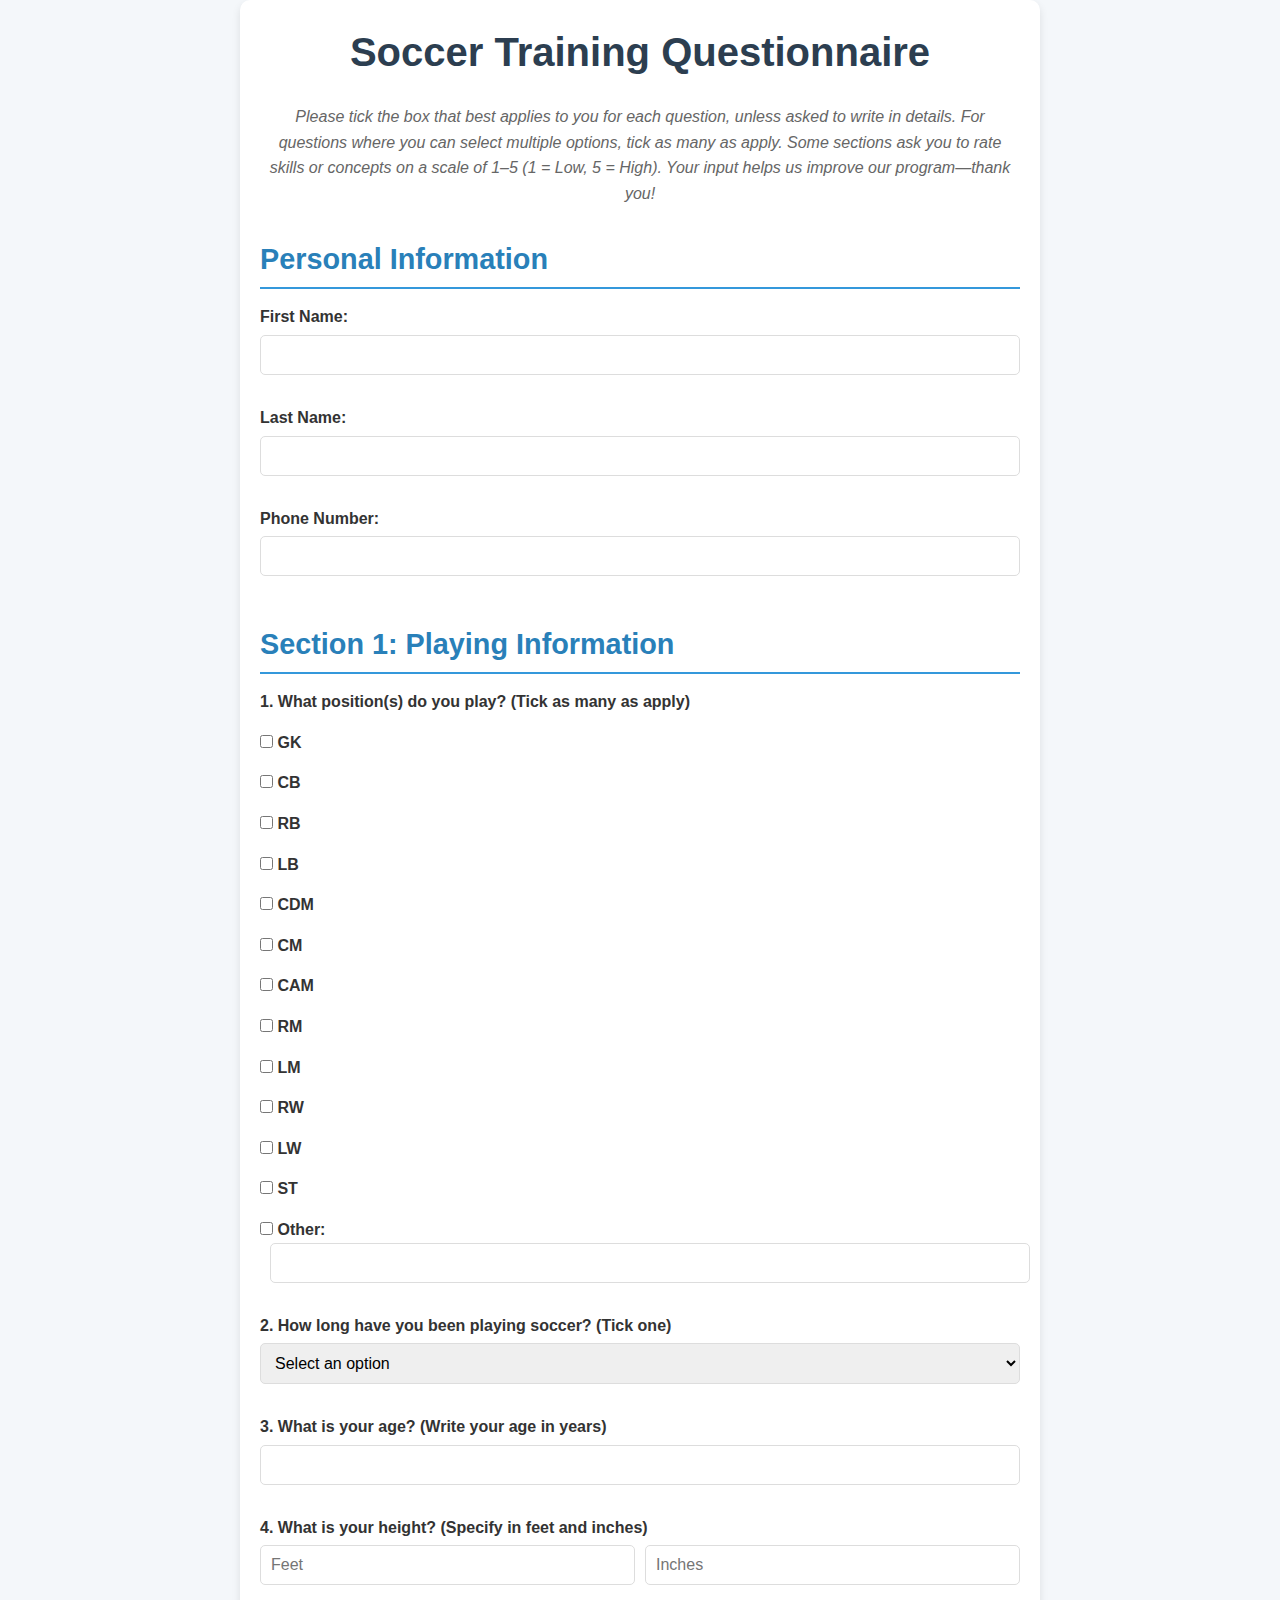
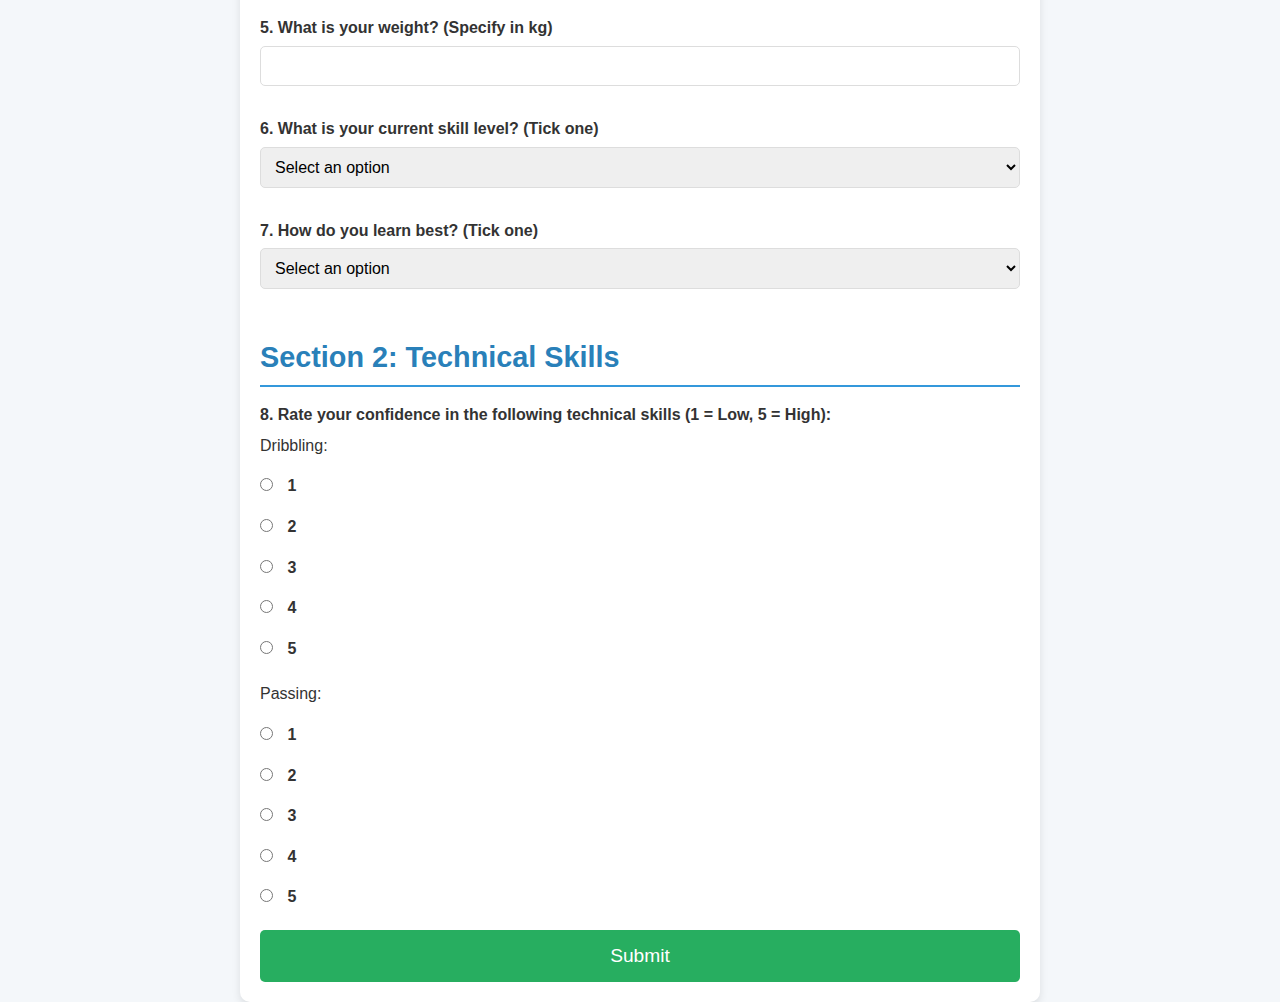
==== commit d4b1c6fe: "Update index.html" ====
--- a/index.html
+++ b/index.html
@@ -5,13 +5,14 @@
     <meta name="viewport" content="width=device-width, initial-scale=1.0">
     <title>Soccer Training Questionnaire</title>
     <link rel="stylesheet" href="styles.css">
+    <link href="https://fonts.googleapis.com/css2?family=Roboto:wght@400;500;700&display=swap" rel="stylesheet">
 </head>
 <body>
     <div class="container">
         <h1>Soccer Training Questionnaire</h1>
-        <p class="intro">Please tick the box that best applies to you for each question, unless asked to write in details. For questions where you can select multiple options, tick as many as apply. Some sections ask you to rate skills or concepts on a scale of 1–5 (1 = Low, 5 = High). This helps us understand your training experiences, skills, and preferences to improve our program. Your input is valuable—thank you for participating!</p>
+        <p class="intro">Please tick the box that best applies to you for each question, unless asked to write in details. For questions where you can select multiple options, tick as many as apply. Some sections ask you to rate skills or concepts on a scale of 1–5 (1 = Low, 5 = High). Your input helps us improve our program—thank you!</p>
 
-        <form data-netlify="true" method="POST" name="questionnaire">
+        <form name="soccer-questionnaire" netlify action="/thank-you.html" method="POST">
             <!-- Personal Information -->
             <section>
                 <h2>Personal Information</h2>
@@ -29,21 +30,20 @@
             <section>
                 <h2>Section 1: Playing Information</h2>
                 <label>1. What position(s) do you play? (Tick as many as apply)</label>
-                <div class="checkbox-group">
-                    <input type="checkbox" id="pos-gk" name="position" value="GK"> <label for="pos-gk">GK (Goalkeeper)</label><br>
-                    <input type="checkbox" id="pos-cb" name="position" value="CB"> <label for="pos-cb">CB (Center-back)</label><br>
-                    <input type="checkbox" id="pos-rb" name="position" value="RB"> <label for="pos-rb">RB (Right-back)</label><br>
-                    <input type="checkbox" id="pos-lb" name="position" value="LB"> <label for="pos-lb">LB (Left-back)</label><br>
-                    <input type="checkbox" id="pos-cdm" name="position" value="CDM"> <label for="pos-cdm">CDM (Central Defensive Midfielder)</label><br>
-                    <input type="checkbox" id="pos-cm" name="position" value="CM"> <label for="pos-cm">CM (Central Midfielder)</label><br>
-                    <input type="checkbox" id="pos-cam" name="position" value="CAM"> <label for="pos-cam">CAM (Central Attacking Midfielder)</label><br>
-                    <input type="checkbox" id="pos-rm" name="position" value="RM"> <label for="pos-rm">RM (Right Midfielder)</label><br>
-                    <input type="checkbox" id="pos-lm" name="position" value="LM"> <label for="pos-lm">LM (Left Midfielder)</label><br>
-                    <input type="checkbox" id="pos-rw" name="position" value="RW"> <label for="pos-rw">RW (Right Winger)</label><br>
-                    <input type="checkbox" id="pos-lw" name="position" value="LW"> <label for="pos-lw">LW (Left Winger)</label><br>
-                    <input type="checkbox" id="pos-st" name="position" value="ST"> <label for="pos-st">ST (Striker)</label><br>
-                    <input type="checkbox" id="pos-other" name="position" value="Other"> <label for="pos-other">Other (specify):</label>
-                    <input type="text" name="position-other" class="inline-input">
+                <div class="inline-checkboxes">
+                    <label><input type="checkbox" name="position" value="GK"> GK</label>
+                    <label><input type="checkbox" name="position" value="CB"> CB</label>
+                    <label><input type="checkbox" name="position" value="RB"> RB</label>
+                    <label><input type="checkbox" name="position" value="LB"> LB</label>
+                    <label><input type="checkbox" name="position" value="CDM"> CDM</label>
+                    <label><input type="checkbox" name="position" value="CM"> CM</label>
+                    <label><input type="checkbox" name="position" value="CAM"> CAM</label>
+                    <label><input type="checkbox" name="position" value="RM"> RM</label>
+                    <label><input type="checkbox" name="position" value="LM"> LM</label>
+                    <label><input type="checkbox" name="position" value="RW"> RW</label>
+                    <label><input type="checkbox" name="position" value="LW"> LW</label>
+                    <label><input type="checkbox" name="position" value="ST"> ST</label>
+                    <label><input type="checkbox" name="position" value="Other"> Other: <input type="text" name="position-other" class="inline-input"></label>
                 </div>
 
                 <label for="experience">2. How long have you been playing soccer? (Tick one)</label>
@@ -81,7 +81,7 @@
                     <option value="">Select an option</option>
                     <option value="Visual">Visual demonstrations (e.g., videos, live demos)</option>
                     <option value="Verbal">Verbal instructions (e.g., explanations)</option>
-                    <option value="Hands-on">Hands-on practice (e.g., doing drills)</option>
+                    <option value="Hands-on">Hands-on practice (e.g., drills)</option>
                 </select>
             </section>
 
@@ -91,402 +91,28 @@
                 <label>8. Rate your confidence in the following technical skills (1 = Low, 5 = High):</label>
                 <div class="rating-group">
                     <p>Dribbling:</p>
-                    <input type="radio" id="dribbling-1" name="dribbling" value="1" required> <label for="dribbling-1">1</label>
-                    <input type="radio" id="dribbling-2" name="dribbling" value="2"> <label for="dribbling-2">2</label>
-                    <input type="radio" id="dribbling-3" name="dribbling" value="3"> <label for="dribbling-3">3</label>
-                    <input type="radio" id="dribbling-4" name="dribbling" value="4"> <label for="dribbling-4">4</label>
-                    <input type="radio" id="dribbling-5" name="dribbling" value="5"> <label for="dribbling-5">5</label>
+                    <div class="inline-rating">
+                        <label><input type="radio" name="dribbling" value="1" required> 1</label>
+                        <label><input type="radio" name="dribbling" value="2"> 2</label>
+                        <label><input type="radio" name="dribbling" value="3"> 3</label>
+                        <label><input type="radio" name="dribbling" value="4"> 4</label>
+                        <label><input type="radio" name="dribbling" value="5"> 5</label>
+                    </div>
                 </div>
                 <div class="rating-group">
                     <p>Passing:</p>
-                    <input type="radio" id="passing-1" name="passing" value="1" required> <label for="passing-1">1</label>
-                    <input type="radio" id="passing-2" name="passing" value="2"> <label for="passing-2">2</label>
-                    <input type="radio" id="passing-3" name="passing" value="3"> <label for="passing-3">3</label>
-                    <input type="radio" id="passing-4" name="passing" value="4"> <label for="passing-4">4</label>
-                    <input type="radio" id="passing-5" name="passing" value="5"> <label for="passing-5">5</label>
+                    <div class="inline-rating">
+                        <label><input type="radio" name="passing" value="1" required> 1</label>
+                        <label><input type="radio" name="passing" value="2"> 2</label>
+                        <label><input type="radio" name="passing" value="3"> 3</label>
+                        <label><input type="radio" name="passing" value="4"> 4</label>
+                        <label><input type="radio" name="passing" value="5"> 5</label>
+                    </div>
                 </div>
-                <div class="rating-group">
-                    <p>Shooting:</p>
-                    <input type="radio" id="shooting-1" name="shooting" value="1" required> <label for="shooting-1">1</label>
-                    <input type="radio" id="shooting-2" name="shooting" value="2"> <label for="shooting-2">2</label>
-                    <input type="radio" id="shooting-3" name="shooting" value="3"> <label for="shooting-3">3</label>
-                    <input type="radio" id="shooting-4" name="shooting" value="4"> <label for="shooting-4">4</label>
-                    <input type="radio" id="shooting-5" name="shooting" value="5"> <label for="shooting-5">5</label>
-                </div>
-                <div class="rating-group">
-                    <p>First touch:</p>
-                    <input type="radio" id="first-touch-1" name="first-touch" value="1" required> <label for="first-touch-1">1</label>
-                    <input type="radio" id="first-touch-2" name="first-touch" value="2"> <label for="first-touch-2">2</label>
-                    <input type="radio" id="first-touch-3" name="first-touch" value="3"> <label for="first-touch-3">3</label>
-                    <input type="radio" id="first-touch-4" name="first-touch" value="4"> <label for="first-touch-4">4</label>
-                    <input type="radio" id="first-touch-5" name="first-touch" value="5"> <label for="first-touch-5">5</label>
-                </div>
-
-                <label>9. Which technical drills have you done in the past? (Tick as many as apply)</label>
-                <div class="checkbox-group">
-                    <input type="checkbox" id="drill-dribbling" name="technical-drills" value="Dribbling through cones"> <label for="drill-dribbling">Dribbling through cones</label><br>
-                    <input type="checkbox" id="drill-passing" name="technical-drills" value="Passing triangles"> <label for="drill-passing">Passing triangles</label><br>
-                    <input type="checkbox" id="drill-shooting" name="technical-drills" value="Shooting accuracy drills"> <label for="drill-shooting">Shooting accuracy drills</label><br>
-                    <input type="checkbox" id="drill-first-touch" name="technical-drills" value="First touch control drills"> <label for="drill-first-touch">First touch control drills</label><br>
-                    <input type="checkbox" id="drill-other" name="technical-drills" value="Other"> <label for="drill-other">Other (specify):</label>
-                    <input type="text" name="technical-drills-other" class="inline-input">
-                </div>
-
-                <label for="weaker-foot">10. How often do you practice with your weaker foot? (Tick one)</label>
-                <select id="weaker-foot" name="weaker-foot" required>
-                    <option value="">Select an option</option>
-                    <option value="Every session">Every session</option>
-                    <option value="Sometimes">Sometimes</option>
-                    <option value="Never">Never</option>
-                </select>
-
-                <label for="favorite-skill">11. Which technical skill do you enjoy training most? (Tick one)</label>
-                <select id="favorite-skill" name="favorite-skill" required>
-                    <option value="">Select an option</option>
-                    <option value="Dribbling">Dribbling</option>
-                    <option value="Passing">Passing</option>
-                    <option value="Shooting">Shooting</option>
-                    <option value="First touch">First touch</option>
-                </select>
+                <!-- Add more skills as needed -->
             </section>
 
-            <!-- Section 3: Tactical Understanding -->
-            <section>
-                <h2>Section 3: Tactical Understanding</h2>
-                <label>12. Rate your understanding of the following tactical concepts (1 = Poor, 5 = Excellent):</label>
-                <div class="rating-group">
-                    <p>Positioning:</p>
-                    <input type="radio" id="positioning-1" name="positioning" value="1" required> <label for="positioning-1">1</label>
-                    <input type="radio" id="positioning-2" name="positioning" value="2"> <label for="positioning-2">2</label>
-                    <input type="radio" id="positioning-3" name="positioning" value="3"> <label for="positioning-3">3</label>
-                    <input type="radio" id="positioning-4" name="positioning" value="4"> <label for="positioning-4">4</label>
-                    <input type="radio" id="positioning-5" name="positioning" value="5"> <label for="positioning-5">5</label>
-                </div>
-                <div class="rating-group">
-                    <p>Pressing:</p>
-                    <input type="radio" id="pressing-1" name="pressing" value="1" required> <label for="pressing-1">1</label>
-                    <input type="radio" id="pressing-2" name="pressing" value="2"> <label for="pressing-2">2</label>
-                    <input type="radio" id="pressing-3" name="pressing" value="3"> <label for="pressing-3">3</label>
-                    <input type="radio" id="pressing-4" name="pressing" value="4"> <label for="pressing-4">4</label>
-                    <input type="radio" id="pressing-5" name="pressing" value="5"> <label for="pressing-5">5</label>
-                </div>
-                <div class="rating-group">
-                    <p>Game reading:</p>
-                    <input type="radio" id="game-reading-1" name="game-reading" value="1" required> <label for="game-reading-1">1</label>
-                    <input type="radio" id="game-reading-2" name="game-reading" value="2"> <label for="game-reading-2">2</label>
-                    <input type="radio" id="game-reading-3" name="game-reading" value="3"> <label for="game-reading-3">3</label>
-                    <input type="radio" id="game-reading-4" name="game-reading" value="4"> <label for="game-reading-4">4</label>
-                    <input type="radio" id="game-reading-5" name="game-reading" value="5"> <label for="game-reading-5">5</label>
-                </div>
-
-                <label>13. Which tactical concepts have you trained? (Tick as many as apply)</label>
-                <div class="checkbox-group">
-                    <input type="checkbox" id="tactical-defense" name="tactical-concepts" value="Defensive organization"> <label for="tactical-defense">Defensive organization</label><br>
-                    <input type="checkbox" id="tactical-attack" name="tactical-concepts" value="Attacking patterns"> <label for="tactical-attack">Attacking patterns</label><br>
-                    <input type="checkbox" id="tactical-set-pieces" name="tactical-concepts" value="Set pieces"> <label for="tactical-set-pieces">Set pieces</label><br>
-                    <input type="checkbox" id="tactical-pressing" name="tactical-concepts" value="Pressing/counter-pressing"> <label for="tactical-pressing">Pressing/counter-pressing</label><br>
-                    <input type="checkbox" id="tactical-positional" name="tactical-concepts" value="Positional play"> <label for="tactical-positional">Positional play</label><br>
-                    <input type="checkbox" id="tactical-counter" name="tactical-concepts" value="Counter-attacking"> <label for="tactical-counter">Counter-attacking</label><br>
-                    <input type="checkbox" id="tactical-transitions" name="tactical-concepts" value="Game transitions"> <label for="tactical-transitions">Game transitions</label><br>
-                    <input type="checkbox" id="tactical-other" name="tactical-concepts" value="Other"> <label for="tactical-other">Other (specify):</label>
-                    <input type="text" name="tactical-concepts-other" class="inline-input">
-                </div>
-
-                <label>14. What formations have you played in? (Tick as many as apply)</label>
-                <div class="checkbox-group">
-                    <input type="checkbox" id="formation-442" name="formations" value="4-4-2"> <label for="formation-442">4-4-2</label><br>
-                    <input type="checkbox" id="formation-433" name="formations" value="4-3-3"> <label for="formation-433">4-3-3</label><br>
-                    <input type="checkbox" id="formation-352" name="formations" value="3-5-2"> <label for="formation-352">3-5-2</label><br>
-                    <input type="checkbox" id="formation-other" name="formations" value="Other"> <label for="formation-other">Other (specify):</label>
-                    <input type="text" name="formations-other" class="inline-input">
-                </div>
-            </section>
-
-            <!-- Section 4: Physical Conditioning -->
-            <section>
-                <h2>Section 4: Physical Conditioning</h2>
-                <label>15. Rate your current level in the following physical areas (1 = Low, 5 = High):</label>
-                <div class="rating-group">
-                    <p>Endurance:</p>
-                    <input type="radio" id="endurance-1" name="endurance" value="1" required> <label for="endurance-1">1</label>
-                    <input type="radio" id="endurance-2" name="endurance" value="2"> <label for="endurance-2">2</label>
-                    <input type="radio" id="endurance-3" name="endurance" value="3"> <label for="endurance-3">3</label>
-                    <input type="radio" id="endurance-4" name="endurance" value="4"> <label for="endurance-4">4</label>
-                    <input type="radio" id="endurance-5" name="endurance" value="5"> <label for="endurance-5">5</label>
-                </div>
-                <div class="rating-group">
-                    <p>Speed:</p>
-                    <input type="radio" id="speed-1" name="speed" value="1" required> <label for="speed-1">1</label>
-                    <input type="radio" id="speed-2" name="speed" value="2"> <label for="speed-2">2</label>
-                    <input type="radio" id="speed-3" name="speed" value="3"> <label for="speed-3">3</label>
-                    <input type="radio" id="speed-4" name="speed" value="4"> <label for="speed-4">4</label>
-                    <input type="radio" id="speed-5" name="speed" value="5"> <label for="speed-5">5</label>
-                </div>
-                <div class="rating-group">
-                    <p>Strength:</p>
-                    <input type="radio" id="strength-1" name="strength" value="1" required> <label for="strength-1">1</label>
-                    <input type="radio" id="strength-2" name="strength" value="2"> <label for="strength-2">2</label>
-                    <input type="radio" id="strength-3" name="strength" value="3"> <label for="strength-3">3</label>
-                    <input type="radio" id="strength-4" name="strength" value="4"> <label for="strength-4">4</label>
-                    <input type="radio" id="strength-5" name="strength" value="5"> <label for="strength-5">5</label>
-                </div>
-                <div class="rating-group">
-                    <p>Agility:</p>
-                    <input type="radio" id="agility-1" name="agility" value="1" required> <label for="agility-1">1</label>
-                    <input type="radio" id="agility-2" name="agility" value="2"> <label for="agility-2">2</label>
-                    <input type="radio" id="agility-3" name="agility" value="3"> <label for="agility-3">3</label>
-                    <input type="radio" id="agility-4" name="agility" value="4"> <label for="agility-4">4</label>
-                    <input type="radio" id="agility-5" name="agility" value="5"> <label for="agility-5">5</label>
-                </div>
-
-                <label for="conditioning-frequency">16. How often do you do physical conditioning? (Tick one)</label>
-                <select id="conditioning-frequency" name="conditioning-frequency" required>
-                    <option value="">Select an option</option>
-                    <option value="3+ times per week">3+ times per week</option>
-                    <option value="1-2 times per week">1-2 times per week</option>
-                    <option value="Rarely">Rarely</option>
-                    <option value="Never">Never</option>
-                </select>
-
-                <label>17. What types of conditioning exercises have you done? (Tick as many as apply)</label>
-                <div class="checkbox-group">
-                    <input type="checkbox" id="conditioning-sprints" name="conditioning-exercises" value="Sprints"> <label for="conditioning-sprints">Sprints</label><br>
-                    <input type="checkbox" id="conditioning-endurance" name="conditioning-exercises" value="Endurance runs"> <label for="conditioning-endurance">Endurance runs</label><br>
-                    <input type="checkbox" id="conditioning-ladders" name="conditioning-exercises" value="Agility ladders"> <label for="conditioning-ladders">Agility ladders</label><br>
-                    <input type="checkbox" id="conditioning-strength" name="conditioning-exercises" value="Strength training (weights)"> <label for="conditioning-strength">Strength training (weights)</label><br>
-                    <input type="checkbox" id="conditioning-plyometrics" name="conditioning-exercises" value="Plyometrics (e.g., box jumps)"> <label for="conditioning-plyometrics">Plyometrics (e.g., box jumps)</label><br>
-                    <input type="checkbox" id="conditioning-other" name="conditioning-exercises" value="Other"> <label for="conditioning-other">Other (specify):</label>
-                    <input type="text" name="conditioning-exercises-other" class="inline-input">
-                </div>
-
-                <label for="improve-physical">18. Which physical area do you want to improve most? (Tick one)</label>
-                <select id="improve-physical" name="improve-physical" required>
-                    <option value="">Select an option</option>
-                    <option value="Endurance">Endurance</option>
-                    <option value="Speed">Speed</option>
-                    <option value="Strength">Strength</option>
-                    <option value="Agility">Agility</option>
-                </select>
-            </section>
-
-            <!-- Section 5: Mental Skills and Team Dynamics -->
-            <section>
-                <h2>Section 5: Mental Skills and Team Dynamics</h2>
-                <label>19. Rate your ability in the following mental skills (1 = Poor, 5 = Excellent):</label>
-                <div class="rating-group">
-                    <p>Focus and concentration:</p>
-                    <input type="radio" id="focus-1" name="focus" value="1" required> <label for="focus-1">1</label>
-                    <input type="radio" id="focus-2" name="focus" value="2"> <label for="focus-2">2</label>
-                    <input type="radio" id="focus-3" name="focus" value="3"> <label for="focus-3">3</label>
-                    <input type="radio" id="focus-4" name="focus" value="4"> <label for="focus-4">4</label>
-                    <input type="radio" id="focus-5" name="focus" value="5"> <label for="focus-5">5</label>
-                </div>
-                <div class="rating-group">
-                    <p>Confidence building:</p>
-                    <input type="radio" id="confidence-1" name="confidence" value="1" required> <label for="confidence-1">1</label>
-                    <input type="radio" id="confidence-2" name="confidence" value="2"> <label for="confidence-2">2</label>
-                    <input type="radio" id="confidence-3" name="confidence" value="3"> <label for="confidence-3">3</label>
-                    <input type="radio" id="confidence-4" name="confidence" value="4"> <label for="confidence-4">4</label>
-                    <input type="radio" id="confidence-5" name="confidence" value="5"> <label for="confidence-5">5</label>
-                </div>
-                <div class="rating-group">
-                    <p>Decision-making under pressure:</p>
-                    <input type="radio" id="decision-making-1" name="decision-making" value="1" required> <label for="decision-making-1">1</label>
-                    <input type="radio" id="decision-making-2" name="decision-making" value="2"> <label for="decision-making-2">2</label>
-                    <input type="radio" id="decision-making-3" name="decision-making" value="3"> <label for="decision-making-3">3</label>
-                    <input type="radio" id="decision-making-4" name="decision-making" value="4"> <label for="decision-making-4">4</label>
-                    <input type="radio" id="decision-making-5" name="decision-making" value="5"> <label for="decision-making-5">5</label>
-                </div>
-
-                <label for="mental-preparation">20. Do you use mental preparation techniques? (Tick one)</label>
-                <select id="mental-preparation" name="mental-preparation" required>
-                    <option value="">Select an option</option>
-                    <option value="Yes">Yes</option>
-                    <option value="No">No</option>
-                </select>
-
-                <label>21. If yes, what techniques do you use? (Tick as many as apply)</label>
-                <div class="checkbox-group">
-                    <input type="checkbox" id="technique-visualization" name="mental-techniques" value="Visualization"> <label for="technique-visualization">Visualization</label><br>
-                    <input type="checkbox" id="technique-breathing" name="mental-techniques" value="Breathing exercises"> <label for="technique-breathing">Breathing exercises</label><br>
-                    <input type="checkbox" id="technique-self-talk" name="mental-techniques" value="Positive self-talk"> <label for="technique-self-talk">Positive self-talk</label><br>
-                    <input type="checkbox" id="technique-other" name="mental-techniques" value="Other"> <label for="technique-other">Other (specify):</label>
-                    <input type="text" name="mental-techniques-other" class="inline-input">
-                </div>
-
-                <label for="team-building">22. Have you participated in team-building exercises? (Tick one)</label>
-                <select id="team-building" name="team-building" required>
-                    <option value="">Select an option</option>
-                    <option value="Yes">Yes</option>
-                    <option value="No">No</option>
-                </select>
-
-                <label>23. If yes, which ones? (Tick as many as apply)</label>
-                <div class="checkbox-group">
-                    <input type="checkbox" id="team-trust" name="team-exercises" value="Trust exercises"> <label for="team-trust">Trust exercises</label><br>
-                    <input type="checkbox" id="team-problem" name="team-exercises" value="Group problem-solving"> <label for="team-problem">Group problem-solving</label><br>
-                    <input type="checkbox" id="team-communication" name="team-exercises" value="Communication drills"> <label for="team-communication">Communication drills</label><br>
-                    <input type="checkbox" id="team-other" name="team-exercises" value="Other"> <label for="team-other">Other (specify):</label>
-                    <input type="text" name="team-exercises-other" class="inline-input">
-                </div>
-            </section>
-
-            <!-- Section 6: Self-Assessment and Additional Information -->
-            <section>
-                <h2>Section 6: Self-Assessment and Additional Information</h2>
-                <label>24. Which areas do you feel are your strengths? (Tick as many as apply)</label>
-                <div class="checkbox-group">
-                    <input type="checkbox" id="strength-technical" name="strengths" value="Technical skills"> <label for="strength-technical">Technical skills</label><br>
-                    <input type="checkbox" id="strength-tactical" name="strengths" value="Tactical understanding"> <label for="strength-tactical">Tactical understanding</label><br>
-                    <input type="checkbox" id="strength-physical" name="strengths" value="Physical conditioning"> <label for="strength-physical">Physical conditioning</label><br>
-                    <input type="checkbox" id="strength-mental" name="strengths" value="Mental toughness"> <label for="strength-mental">Mental toughness</label><br>
-                    <input type="checkbox" id="strength-recovery" name="strengths" value="Recovery and injury prevention"> <label for="strength-recovery">Recovery and injury prevention</label><br>
-                    <input type="checkbox" id="strength-other" name="strengths" value="Other"> <label for="strength-other">Other (specify):</label>
-                    <input type="text" name="strengths-other" class="inline-input">
-                </div>
-
-                <label>25. Which areas do you feel are your weaknesses? (Tick as many as apply)</label>
-                <div class="checkbox-group">
-                    <input type="checkbox" id="weakness-technical" name="weaknesses" value="Technical skills"> <label for="weakness-technical">Technical skills</label><br>
-                    <input type="checkbox" id="weakness-tactical" name="weaknesses" value="Tactical understanding"> <label for="weakness-tactical">Tactical understanding</label><br>
-                    <input type="checkbox" id="weakness-physical" name="weaknesses" value="Physical conditioning"> <label for="weakness-physical">Physical conditioning</label><br>
-                    <input type="checkbox" id="weakness-mental" name="weaknesses" value="Mental toughness"> <label for="weakness-mental">Mental toughness</label><br>
-                    <input type="checkbox" id="weakness-recovery" name="weaknesses" value="Recovery and injury prevention"> <label for="weakness-recovery">Recovery and injury prevention</label><br>
-                    <input type="checkbox" id="weakness-other" name="weaknesses" value="Other"> <label for="weakness-other">Other (specify):</label>
-                    <input type="text" name="weaknesses-other" class="inline-input">
-                </div>
-
-                <label for="training-effectiveness">26. How effective was your previous training? (1 = Low, 10 = High)</label>
-                <select id="training-effectiveness" name="training-effectiveness" required>
-                    <option value="">Select an option</option>
-                    <option value="1">1</option>
-                    <option value="2">2</option>
-                    <option value="3">3</option>
-                    <option value="4">4</option>
-                    <option value="5">5</option>
-                    <option value="6">6</option>
-                    <option value="7">7</option>
-                    <option value="8">8</option>
-                    <option value="9">9</option>
-                    <option value="10">10</option>
-                </select>
-
-                <label>27. What do you want to improve most in your training? (Tick as many as apply)</label>
-                <div class="checkbox-group">
-                    <input type="checkbox" id="improve-technical" name="improvement-areas" value="Technical skills"> <label for="improve-technical">Technical skills</label><br>
-                    <input type="checkbox" id="improve-fitness" name="improvement-areas" value="Fitness"> <label for="improve-fitness">Fitness</label><br>
-                    <input type="checkbox" id="improve-tactical" name="improvement-areas" value="Tactical understanding"> <label for="improve-tactical">Tactical understanding</label><br>
-                    <input type="checkbox" id="improve-mental" name="improvement-areas" value="Mental strength"> <label for="improve-mental">Mental strength</label><br>
-                    <input type="checkbox" id="improve-other" name="improvement-areas" value="Other"> <label for="improve-other">Other (specify):</label>
-                    <input type="text" name="improvement-areas-other" class="inline-input">
-                </div>
-
-                <label for="additional-comments">28. Any additional comments?</label>
-                <textarea id="additional-comments" name="additional-comments" rows="4"></textarea>
-            </section>
-
-            <!-- Section 7: Your Ideal Training Session and Preferences -->
-            <section>
-                <h2>Section 7: Your Ideal Training Session and Preferences</h2>
-                <p>We want to empower you to shape your training experience. Please tell us how you’d like a 90-minute training session to be structured and what specific drills or activities you’d like to focus on. Your preferences will help us create a program that meets your needs.</p>
-
-                <label for="session-structure">29. How do you think a 90-minute training session should go?</label>
-                <textarea id="session-structure" name="session-structure" rows="4" placeholder="Describe your ideal structure (e.g., warm-up, technical drills, tactical drills, physical conditioning, cool-down). You can allocate percentages or list components in order of importance."></textarea>
-
-                <label>30. What would you like to spend your training time doing? (Tick as many as apply)</label>
-                <div class="checkbox-group">
-                    <input type="checkbox" id="drill-rondos" name="training-activities" value="Rondos"> <label for="drill-rondos">Rondos (e.g., 4v2, 5v3 for possession and quick passing)</label><br>
-                    <input type="checkbox" id="drill-small-sided" name="training-activities" value="Small-sided games"> <label for="drill-small-sided">Small-sided games (e.g., 3v3, 5v5 to improve decision-making and teamwork)</label><br>
-                    <input type="checkbox" id="drill-dribbling" name="training-activities" value="Dribbling through cones"> <label for="drill-dribbling">Dribbling through cones (for close control and agility)</label><br>
-                    <input type="checkbox" id="drill-passing-triangles" name="training-activities" value="Passing triangles"> <label for="drill-passing-triangles">Passing triangles (to improve passing accuracy and timing)</label><br>
-                    <input type="checkbox" id="drill-shooting-accuracy" name="training-activities" value="Shooting accuracy drills"> <label for="drill-shooting-accuracy">Shooting accuracy drills (e.g., targeting specific areas of the goal)</label><br>
-                    <input type="checkbox" id="drill-first-touch" name="training-activities" value="First touch control drills"> <label for="drill-first-touch">First touch control drills (e.g., receiving passes under pressure)</label><br>
-                    <input type="checkbox" id="drill-defensive-organization" name="training-activities" value="Defensive organization drills"> <label for="drill-defensive-organization">Defensive organization drills (e.g., positioning and communication)</label><br>
-                    <input type="checkbox" id="drill-attacking-patterns" name="training-activities" value="Attacking patterns"> <label for="drill-attacking-patterns">Attacking patterns (e.g., rehearsing coordinated movements)</label><br>
-                    <input type="checkbox" id="drill-set-pieces" name="training-activities" value="Set piece routines"> <label for="drill-set-pieces">Set piece routines (e.g., corners, free kicks)</label><br>
-                    <input type="checkbox" id="drill-pressing" name="training-activities" value="Pressing and counter-pressing exercises"> <label for="drill-pressing">Pressing and counter-pressing exercises (for high-intensity defending)</label><br>
-                    <input type="checkbox" id="drill-positional-play" name="training-activities" value="Positional play drills"> <label for="drill-positional-play">Positional play drills (to improve spatial awareness and movement)</label><br>
-                    <input type="checkbox" id="drill-counter-attacking" name="training-activities" value="Counter-attacking simulations"> <label for="drill-counter-attacking">Counter-attacking simulations (for quick transitions from defense to attack)</label><br>
-                    <input type="checkbox" id="drill-sprint-mechanics" name="training-activities" value="Sprint mechanics drills"> <label for="drill-sprint-mechanics">Sprint mechanics drills (to improve acceleration and running technique)</label><br>
-                    <input type="checkbox" id="drill-agility-ladder" name="training-activities" value="Agility ladder exercises"> <label for="drill-agility-ladder">Agility ladder exercises (for footwork and coordination)</label><br>
-                    <input type="checkbox" id="drill-strength-training" name="training-activities" value="Strength training circuits"> <label for="drill-strength-training">Strength training circuits (e.g., bodyweight exercises or weights)</label><br>
-                    <input type="checkbox" id="drill-plyometrics" name="training-activities" value="Plyometric exercises"> <label for="drill-plyometrics">Plyometric exercises (e.g., box jumps, depth jumps for explosive power)</label><br>
-                    <input type="checkbox" id="drill-endurance-runs" name="training-activities" value="Endurance runs"> <label for="drill-endurance-runs">Endurance runs (e.g., long-distance or interval running)</label><br>
-                    <input type="checkbox" id="drill-decision-making" name="training-activities" value="Decision-making games"> <label for="drill-decision-making">Decision-making games (e.g., small-sided games with constraints)</label><br>
-                    <input type="checkbox" id="drill-visualization" name="training-activities" value="Visualization exercises"> <label for="drill-visualization">Visualization exercises (for mental preparation and focus)</label><br>
-                    <input type="checkbox" id="drill-team-building" name="training-activities" value="Team-building activities"> <label for="drill-team-building">Team-building activities (e.g., trust exercises, communication drills)</label><br>
-                    <input type="checkbox" id="drill-one-on-one" name="training-activities" value="One-on-one duels"> <label for="drill-one-on-one">One-on-one duels (to improve individual defending and attacking skills)</label><br>
-                    <input type="checkbox" id="drill-crossing-finishing" name="training-activities" value="Crossing and finishing drills"> <label for="drill-crossing-finishing">Crossing and finishing drills (e.g., wing play and goal scoring)</label><br>
-                    <input type="checkbox" id="drill-other" name="training-activities" value="Other"> <label for="drill-other">Other (specify):</label>
-                    <input type="text" name="training-activities-other" class="inline-input">
-                </div>
-
-                <label for="top-drills">31. From the list above, which 3 drills or activities are most important to you? (List your top 3)</label>
-                <textarea id="top-drills" name="top-drills" rows="3" placeholder="1. _________________________
-2. _________________________
-3. _________________________"></textarea>
-
-                <label for="suggested-drills">32. Is there any specific drill or training method not listed that you’d like to suggest?</label>
-                <textarea id="suggested-drills" name="suggested-drills" rows="4"></textarea>
-            </section>
-
-            <!-- Section 8: Technology and Accountability in Training -->
-            <section>
-                <h2>Section 8: Technology and Accountability in Training</h2>
-                <p>We use technology like the VEO camera to record matches and provide performance stats (e.g., distance covered, passes completed). We’d like to know your thoughts on how video and data can help you improve and what you see as your responsibilities in your development.</p>
-
-                <label for="video-recording">33. What do you think of video recording your training or matches?</label>
-                <select id="video-recording" name="video-recording" required>
-                    <option value="">Select an option</option>
-                    <option value="Great tool to improve">I think it’s a great tool to improve</option>
-                    <option value="Could be helpful but not sure">It could be helpful but I’m not sure how</option>
-                    <option value="Not useful for me">I don’t think it’s useful for me</option>
-                </select>
-                <label for="video-recording-reason">Why do you feel this way? (Optional)</label>
-                <textarea id="video-recording-reason" name="video-recording-reason" rows="3"></textarea>
-
-                <label>34. How do you think replays can be used to help you get better? (Tick as many as apply)</label>
-                <div class="checkbox-group">
-                    <input type="checkbox" id="replay-technique" name="replay-use" value="Spotting mistakes in technique"> <label for="replay-technique">Spotting mistakes in my technique (e.g., passing, shooting)</label><br>
-                    <input type="checkbox" id="replay-positioning" name="replay-use" value="Understanding positioning and decisions"> <label for="replay-positioning">Understanding my positioning and decisions</label><br>
-                    <input type="checkbox" id="replay-teamwork" name="replay-use" value="Seeing how I work with teammates"> <label for="replay-teamwork">Seeing how I work with teammates</label><br>
-                    <input type="checkbox" id="replay-strengths" name="replay-use" value="Learning from what I did well"> <label for="replay-strengths">Learning from what I did well</label><br>
-                    <input type="checkbox" id="replay-other" name="replay-use" value="Other"> <label for="replay-other">Other (specify):</label>
-                    <input type="text" name="replay-use-other" class="inline-input">
-                </div>
-
-                <label for="veo-accountability">35. Do you think the VEO camera and its stats will hold you accountable for your performance?</label>
-                <select id="veo-accountability" name="veo-accountability" required>
-                    <option value="">Select an option</option>
-                    <option value="Yes, it will push me to stay consistent">Yes, it will push me to stay consistent</option>
-                    <option value="Yes, it will show me where I need to improve">Yes, it will show me where I need to improve</option>
-                    <option value="No, I don’t think it will change how I play">No, I don’t think it will change how I play</option>
-                    <option value="Unsure">Unsure</option>
-                </select>
-
-                <label>36. What do you think is your responsibility in improving as a player? (Tick as many as apply)</label>
-                <div class="checkbox-group">
-                    <input type="checkbox" id="responsibility-effort" name="player-responsibility" value="Putting in effort during training"> <label for="responsibility-effort">Putting in effort during training</label><br>
-                    <input type="checkbox" id="responsibility-skills" name="player-responsibility" value="Working on skills outside of team sessions"> <label for="responsibility-skills">Working on skills outside of team sessions</label><br>
-                    <input type="checkbox" id="responsibility-feedback" name="player-responsibility" value="Asking for feedback from coaches"> <label for="responsibility-feedback">Asking for feedback from coaches</label><br>
-                    <input type="checkbox" id="responsibility-goals" name="player-responsibility" value="Setting goals for myself"> <label for="responsibility-goals">Setting goals for myself</label><br>
-                    <input type="checkbox" id="responsibility-watching" name="player-responsibility" value="Watching games to learn"> <label for="responsibility-watching">Watching games to learn</label><br>
-                    <input type="checkbox" id="responsibility-other" name="player-responsibility" value="Other"> <label for="responsibility-other">Other (specify):</label>
-                    <input type="text" name="player-responsibility-other" class="inline-input">
-                </div>
-
-                <label>37. What do you think is your coach’s responsibility in your development? (Tick as many as apply)</label>
-                <div class="checkbox-group">
-                    <input type="checkbox" id="coach-feedback" name="coach-responsibility" value="Giving me clear feedback"> <label for="coach-feedback">Giving me clear feedback</label><br>
-                    <input type="checkbox" id="coach-planning" name="coach-responsibility" value="Planning good training sessions"> <label for="coach-planning">Planning good training sessions</label><br>
-                    <input type="checkbox" id="coach-understanding" name="coach-responsibility" value="Helping me understand my strengths and weaknesses"> <label for="coach-understanding">Helping me understand my strengths and weaknesses</label><br>
-                    <input type="checkbox" id="coach-tools" name="coach-responsibility" value="Using tools like video to show me what to work on"> <label for="coach-tools">Using tools like video to show me what to work on</label><br>
-                    <input type="checkbox" id="coach-motivation" name="coach-responsibility" value="Keeping me motivated"> <label for="coach-motivation">Keeping me motivated</label><br>
-                    <input type="checkbox" id="coach-other" name="coach-responsibility" value="Other"> <label for="coach-other">Other (specify):</label>
-                    <input type="text" name="coach-responsibility-other" class="inline-input">
-                </div>
-            </section>
-
+            <!-- Submit Button -->
             <button type="submit">Submit</button>
         </form>
     </div>
--- a/styles.css
+++ b/styles.css
@@ -1,31 +1,131 @@
+/* Reset default styles for consistency */
+* {
+    margin: 0;
+    padding: 0;
+    box-sizing: border-box;
+}
+
 body {
-    font-family: Arial, sans-serif;
-    max-width: 600px;
-    margin: 20px auto;
-    padding: 10px;
+    font-family: 'Segoe UI', Tahoma, Geneva, Verdana, sans-serif;
+    background-color: #f4f7fa;
+    color: #333;
+    line-height: 1.6;
+}
+
+.container {
+    max-width: 800px;
+    margin: 0 auto;
+    padding: 20px;
+    background-color: #fff;
+    border-radius: 10px;
+    box-shadow: 0 4px 8px rgba(0, 0, 0, 0.1);
+}
+
+h1 {
+    text-align: center;
+    color: #2c3e50;
+    margin-bottom: 20px;
+    font-size: 2.5em;
+}
+
+.intro {
+    text-align: center;
+    color: #666;
+    margin-bottom: 30px;
+    font-style: italic;
+}
+
+h2 {
+    color: #2980b9;
+    margin-top: 30px;
+    margin-bottom: 15px;
+    font-size: 1.8em;
+    border-bottom: 2px solid #3498db;
+    padding-bottom: 5px;
 }
 
 label {
     display: block;
-    margin: 10px 0 5px;
+    margin: 15px 0 5px;
+    font-weight: 600;
 }
 
-input, select {
+input[type="text"], input[type="tel"], input[type="number"], select, textarea {
     width: 100%;
-    padding: 8px;
-    margin-bottom: 10px;
+    padding: 10px;
+    margin-bottom: 15px;
+    border: 1px solid #ddd;
+    border-radius: 5px;
+    font-size: 1em;
+    transition: border-color 0.3s;
+}
+
+input[type="text"]:focus, input[type="tel"]:focus, input[type="number"]:focus, select:focus, textarea:focus {
+    border-color: #3498db;
+    outline: none;
+}
+
+.checkbox-group, .rating-group {
+    margin-bottom: 20px;
+}
+
+.checkbox-group input[type="checkbox"], .rating-group input[type="radio"] {
+    margin-right: 10px;
+}
+
+.inline-input {
+    display: inline-block;
+    width: 200px;
+    margin-left: 10px;
+}
+
+.height-input {
+    display: flex;
+    gap: 10px;
 }
 
 button {
-    padding: 10px 20px;
-    background-color: #4CAF50;
+    display: block;
+    width: 100%;
+    padding: 15px;
+    background-color: #27ae60;
     color: white;
     border: none;
+    border-radius: 5px;
+    font-size: 1.2em;
     cursor: pointer;
+    transition: background-color 0.3s;
 }
 
+button:hover {
+    background-color: #219653;
+}
+
+/* Responsive Design for Phones */
 @media (max-width: 600px) {
-    body {
-        padding: 5px;
+    .container {
+        padding: 15px;
+        margin: 10px;
     }
-}+
+    h1 {
+        font-size: 2em;
+    }
+
+    h2 {
+        font-size: 1.5em;
+    }
+
+    input[type="text"], input[type="tel"], input[type="number"], select, textarea {
+        padding: 8px;
+    }
+
+    .inline-input {
+        width: 100%;
+        margin-left: 0;
+    }
+
+    .height-input {
+        flex-direction: column;
+    }
+}
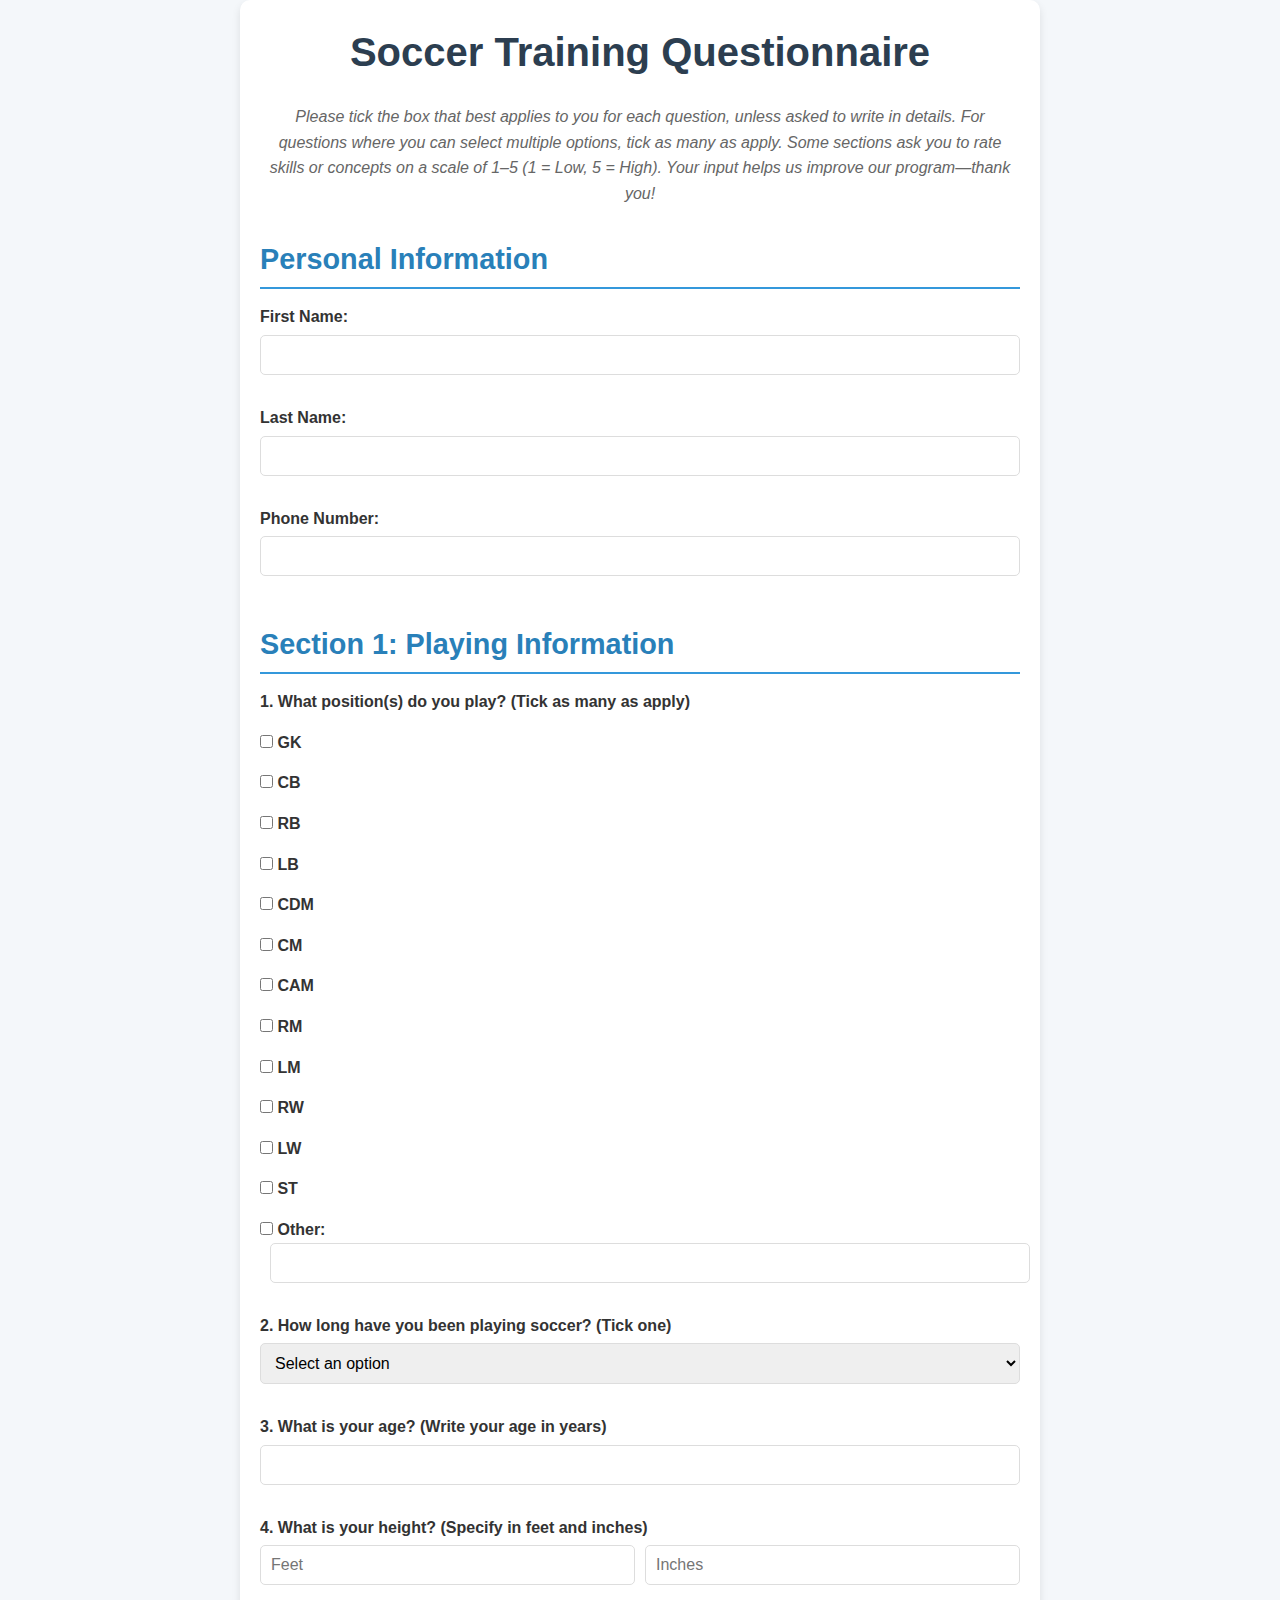
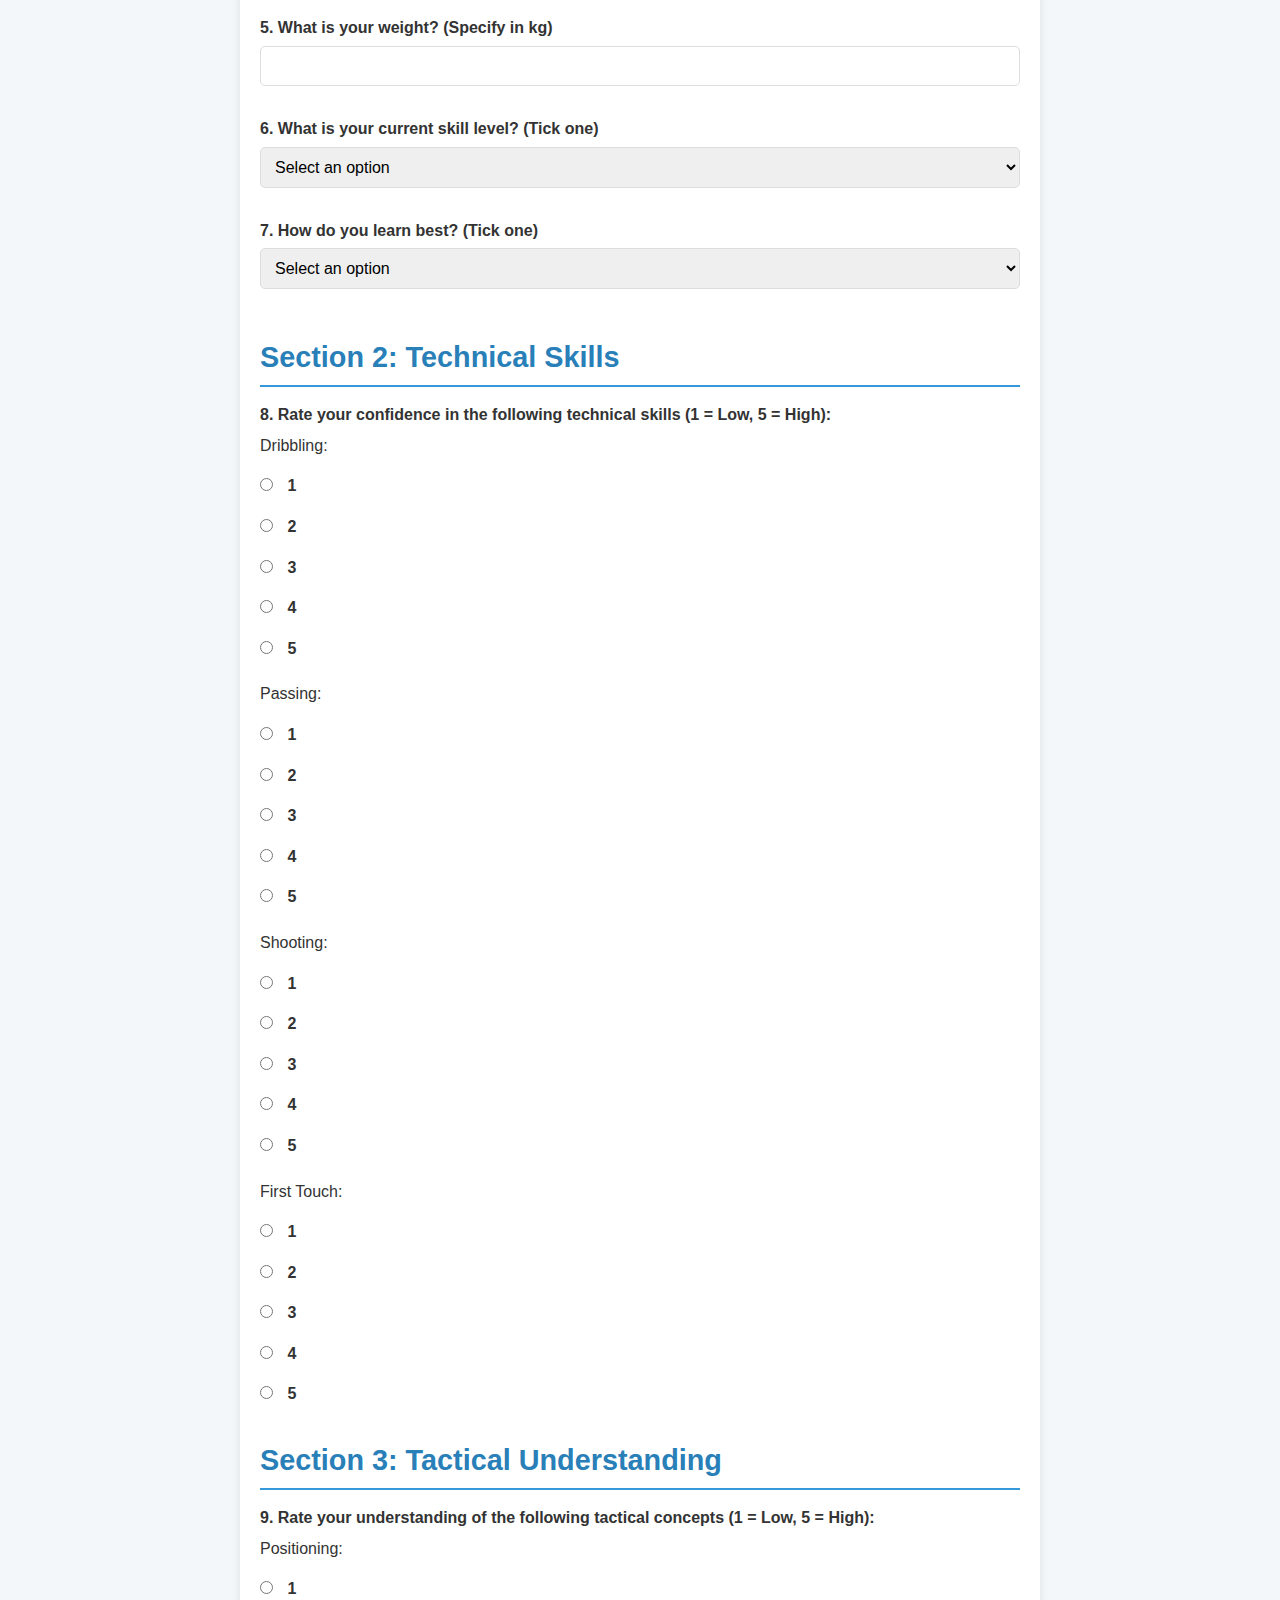
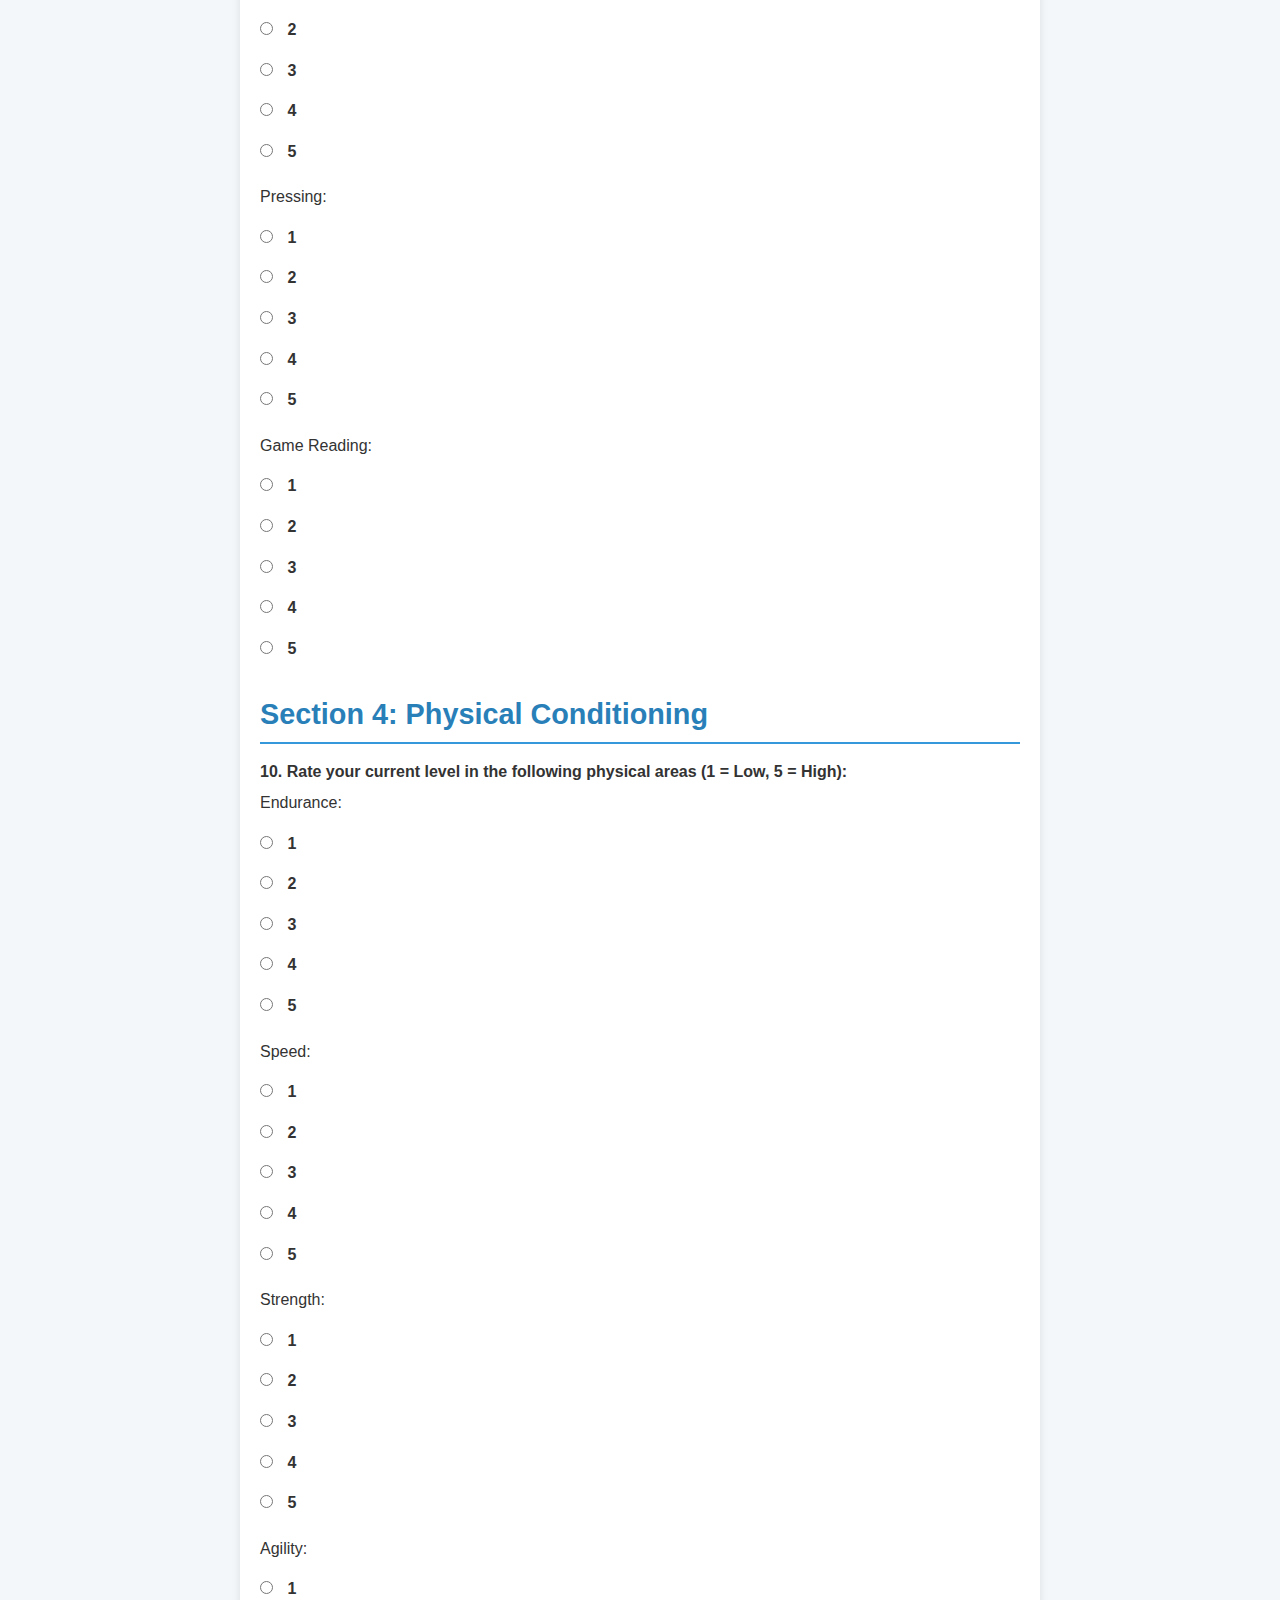
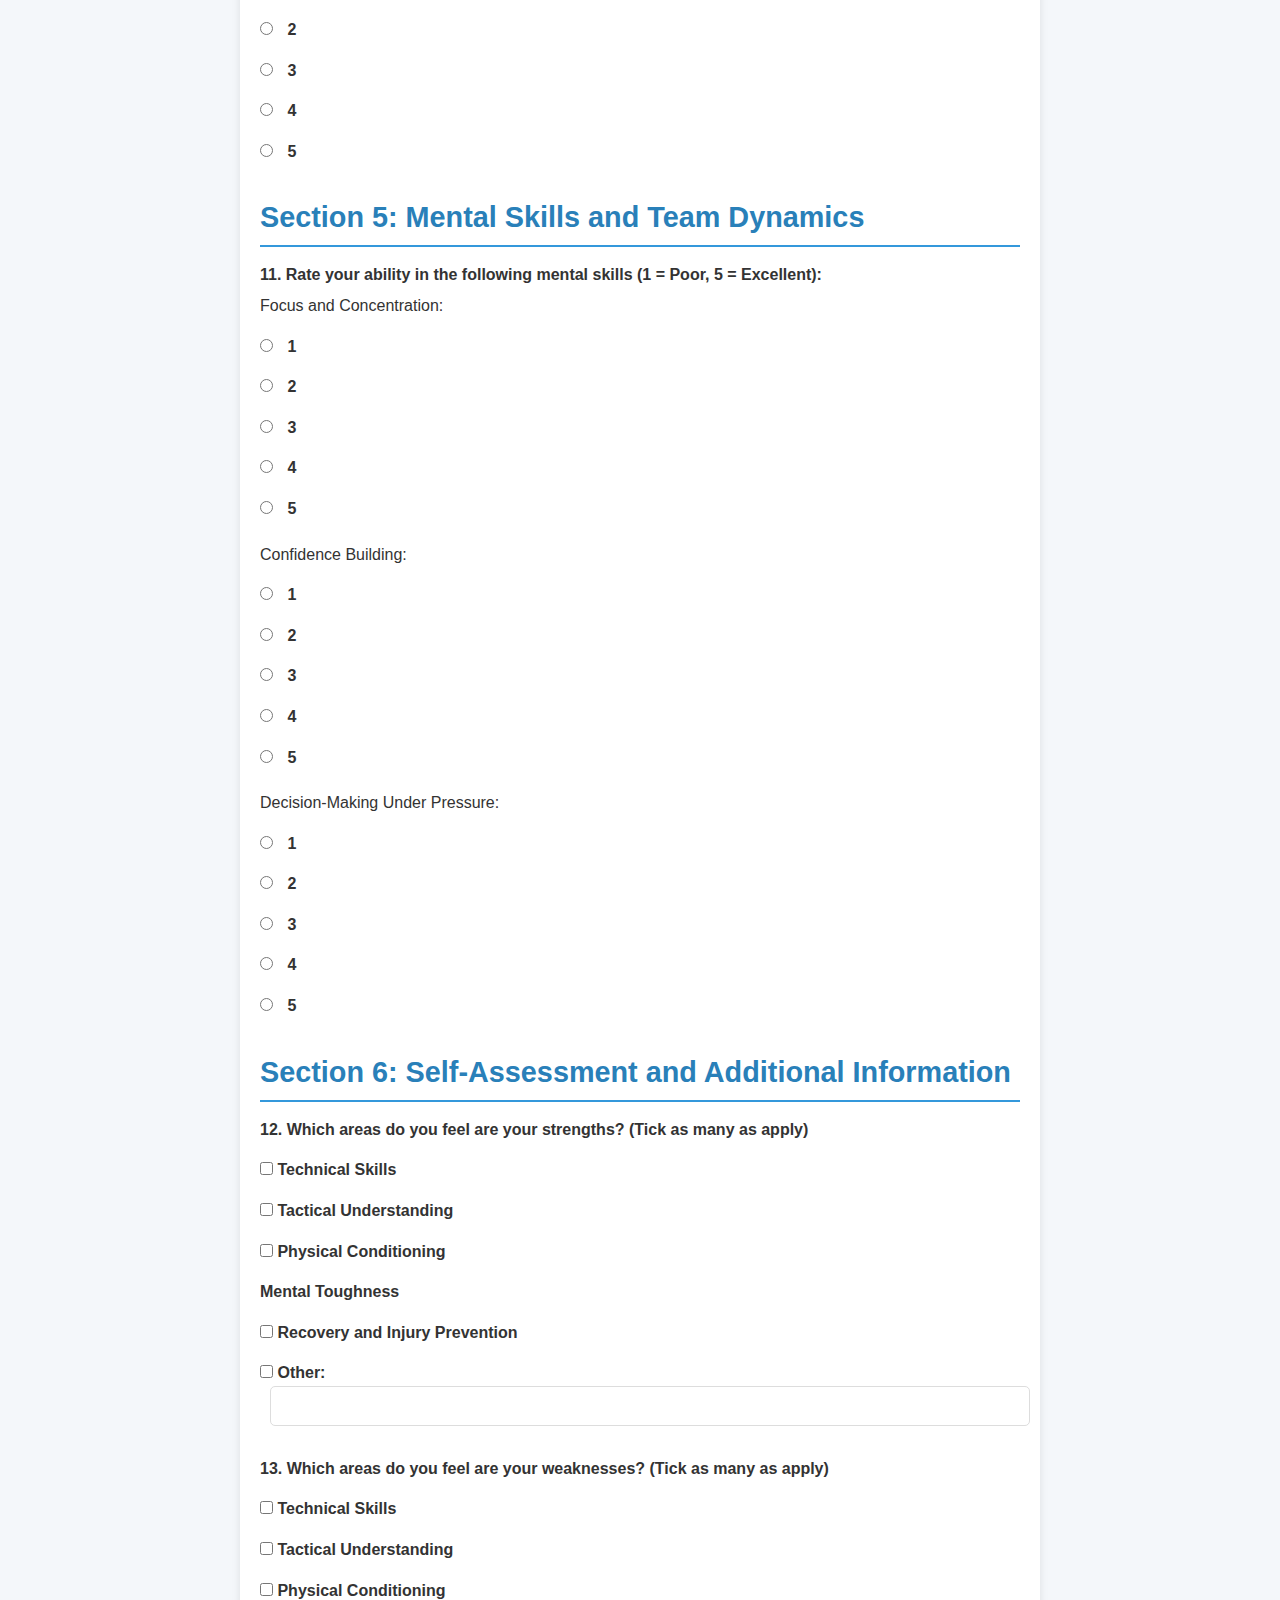
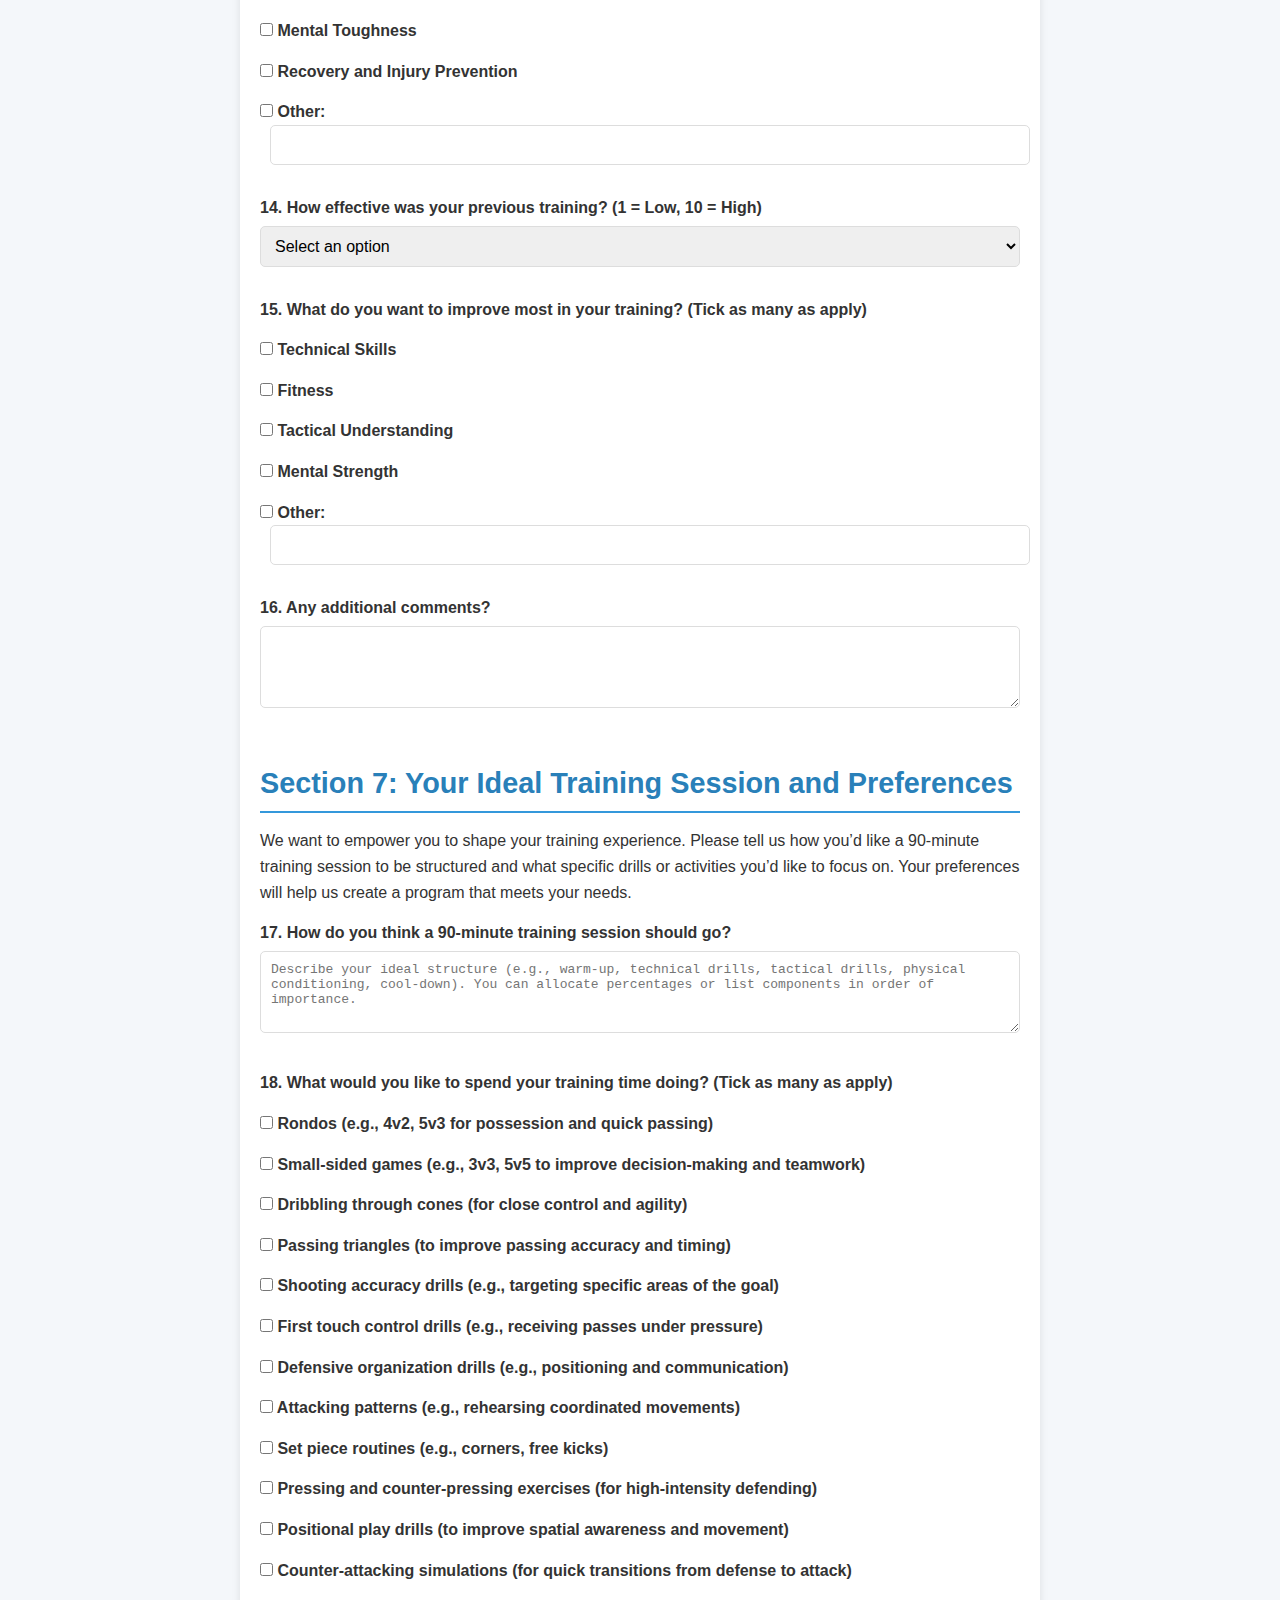
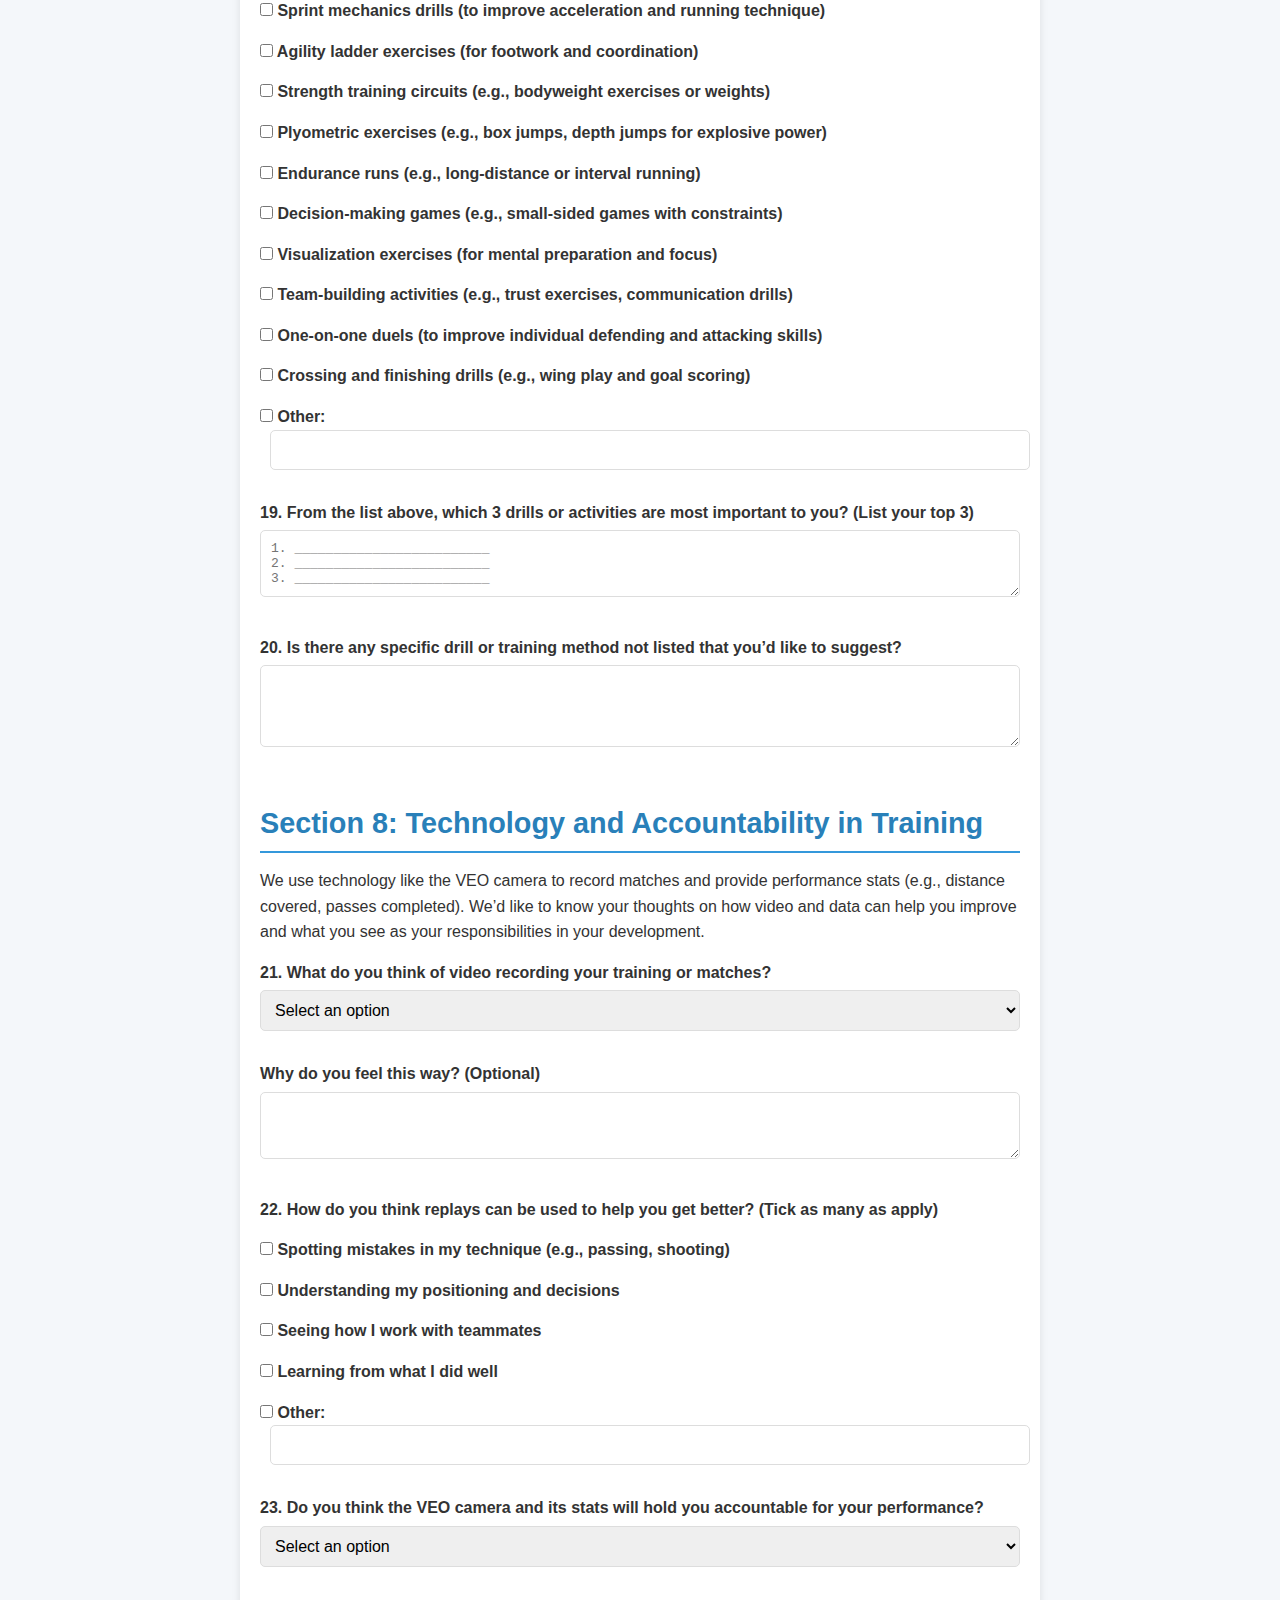
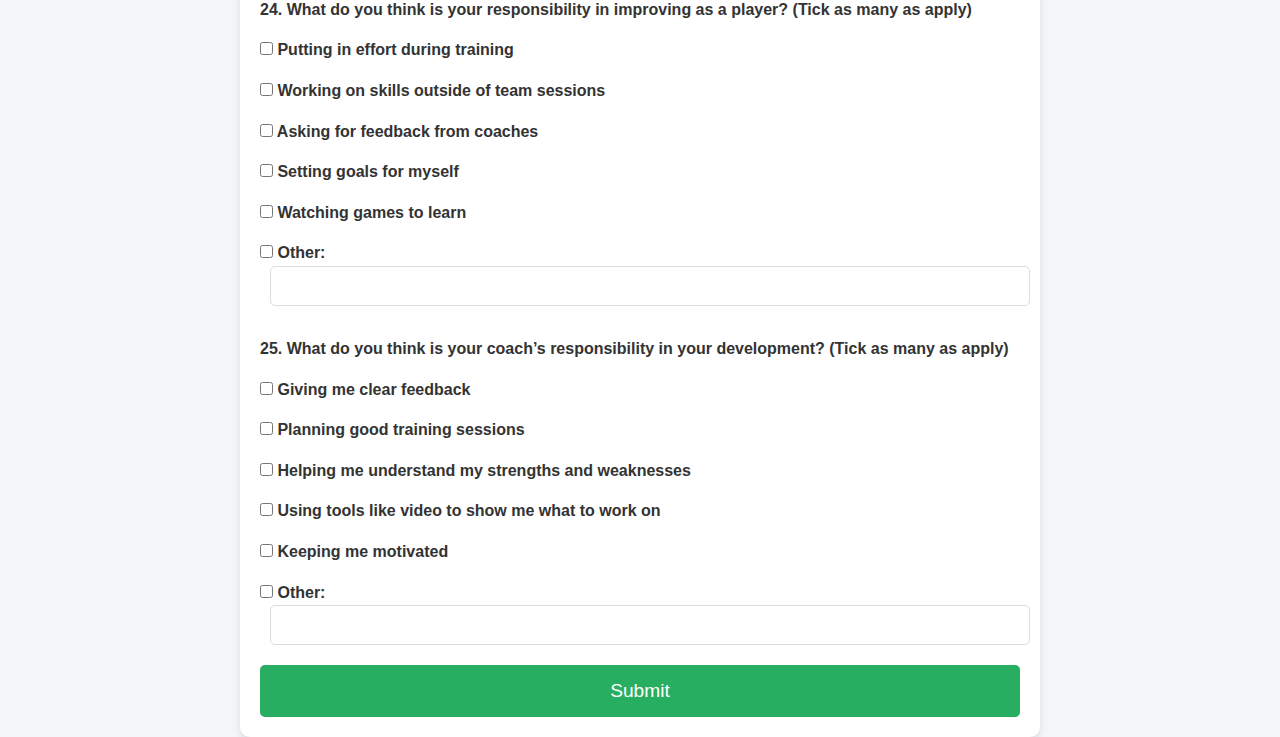
==== commit c43690cc: "Update index.html" ====
--- a/index.html
+++ b/index.html
@@ -56,7 +56,7 @@
                 </select>
 
                 <label for="age">3. What is your age? (Write your age in years)</label>
-                <input type="number" id="age" name="age" required>
+                <input type="number" id="age" name="age" required min="1">
 
                 <label for="height">4. What is your height? (Specify in feet and inches)</label>
                 <div class="height-input">
@@ -109,7 +109,293 @@
                         <label><input type="radio" name="passing" value="5"> 5</label>
                     </div>
                 </div>
-                <!-- Add more skills as needed -->
+                <div class="rating-group">
+                    <p>Shooting:</p>
+                    <div class="inline-rating">
+                        <label><input type="radio" name="shooting" value="1" required> 1</label>
+                        <label><input type="radio" name="shooting" value="2"> 2</label>
+                        <label><input type="radio" name="shooting" value="3"> 3</label>
+                        <label><input type="radio" name="shooting" value="4"> 4</label>
+                        <label><input type="radio" name="shooting" value="5"> 5</label>
+                    </div>
+                </div>
+                <div class="rating-group">
+                    <p>First Touch:</p>
+                    <div class="inline-rating">
+                        <label><input type="radio" name="first-touch" value="1" required> 1</label>
+                        <label><input type="radio" name="first-touch" value="2"> 2</label>
+                        <label><input type="radio" name="first-touch" value="3"> 3</label>
+                        <label><input type="radio" name="first-touch" value="4"> 4</label>
+                        <label><input type="radio" name="first-touch" value="5"> 5</label>
+                    </div>
+                </div>
+            </section>
+
+            <!-- Section 3: Tactical Understanding -->
+            <section>
+                <h2>Section 3: Tactical Understanding</h2>
+                <label>9. Rate your understanding of the following tactical concepts (1 = Low, 5 = High):</label>
+                <div class="rating-group">
+                    <p>Positioning:</p>
+                    <div class="inline-rating">
+                        <label><input type="radio" name="positioning" value="1" required> 1</label>
+                        <label><input type="radio" name="positioning" value="2"> 2</label>
+                        <label><input type="radio" name="positioning" value="3"> 3</label>
+                        <label><input type="radio" name="positioning" value="4"> 4</label>
+                        <label><input type="radio" name="positioning" value="5"> 5</label>
+                    </div>
+                </div>
+                <div class="rating-group">
+                    <p>Pressing:</p>
+                    <div class="inline-rating">
+                        <label><input type="radio" name="pressing" value="1" required> 1</label>
+                        <label><input type="radio" name="pressing" value="2"> 2</label>
+                        <label><input type="radio" name="pressing" value="3"> 3</label>
+                        <label><input type="radio" name="pressing" value="4"> 4</label>
+                        <label><input type="radio" name="pressing" value="5"> 5</label>
+                    </div>
+                </div>
+                <div class="rating-group">
+                    <p>Game Reading:</p>
+                    <div class="inline-rating">
+                        <label><input type="radio" name="game-reading" value="1" required> 1</label>
+                        <label><input type="radio" name="game-reading" value="2"> 2</label>
+                        <label><input type="radio" name="game-reading" value="3"> 3</label>
+                        <label><input type="radio" name="game-reading" value="4"> 4</label>
+                        <label><input type="radio" name="game-reading" value="5"> 5</label>
+                    </div>
+                </div>
+            </section>
+
+            <!-- Section 4: Physical Conditioning -->
+            <section>
+                <h2>Section 4: Physical Conditioning</h2>
+                <label>10. Rate your current level in the following physical areas (1 = Low, 5 = High):</label>
+                <div class="rating-group">
+                    <p>Endurance:</p>
+                    <div class="inline-rating">
+                        <label><input type="radio" name="endurance" value="1" required> 1</label>
+                        <label><input type="radio" name="endurance" value="2"> 2</label>
+                        <label><input type="radio" name="endurance" value="3"> 3</label>
+                        <label><input type="radio" name="endurance" value="4"> 4</label>
+                        <label><input type="radio" name="endurance" value="5"> 5</label>
+                    </div>
+                </div>
+                <div class="rating-group">
+                    <p>Speed:</p>
+                    <div class="inline-rating">
+                        <label><input type="radio" name="speed" value="1" required> 1</label>
+                        <label><input type="radio" name="speed" value="2"> 2</label>
+                        <label><input type="radio" name="speed" value="3"> 3</label>
+                        <label><input type="radio" name="speed" value="4"> 4</label>
+                        <label><input type="radio" name="speed" value="5"> 5</label>
+                    </div>
+                </div>
+                <div class="rating-group">
+                    <p>Strength:</p>
+                    <div class="inline-rating">
+                        <label><input type="radio" name="strength" value="1" required> 1</label>
+                        <label><input type="radio" name="strength" value="2"> 2</label>
+                        <label><input type="radio" name="strength" value="3"> 3</label>
+                        <label><input type="radio" name="strength" value="4"> 4</label>
+                        <label><input type="radio" name="strength" value="5"> 5</label>
+                    </div>
+                </div>
+                <div class="rating-group">
+                    <p>Agility:</p>
+                    <div class="inline-rating">
+                        <label><input type="radio" name="agility" value="1" required> 1</label>
+                        <label><input type="radio" name="agility" value="2"> 2</label>
+                        <label><input type="radio" name="agility" value="3"> 3</label>
+                        <label><input type="radio" name="agility" value="4"> 4</label>
+                        <label><input type="radio" name="agility" value="5"> 5</label>
+                    </div>
+                </div>
+            </section>
+
+            <!-- Section 5: Mental Skills and Team Dynamics -->
+            <section>
+                <h2>Section 5: Mental Skills and Team Dynamics</h2>
+                <label>11. Rate your ability in the following mental skills (1 = Poor, 5 = Excellent):</label>
+                <div class="rating-group">
+                    <p>Focus and Concentration:</p>
+                    <div class="inline-rating">
+                        <label><input type="radio" name="focus" value="1" required> 1</label>
+                        <label><input type="radio" name="focus" value="2"> 2</label>
+                        <label><input type="radio" name="focus" value="3"> 3</label>
+                        <label><input type="radio" name="focus" value="4"> 4</label>
+                        <label><input type="radio" name="focus" value="5"> 5</label>
+                    </div>
+                </div>
+                <div class="rating-group">
+                    <p>Confidence Building:</p>
+                    <div class="inline-rating">
+                        <label><input type="radio" name="confidence" value="1" required> 1</label>
+                        <label><input type="radio" name="confidence" value="2"> 2</label>
+                        <label><input type="radio" name="confidence" value="3"> 3</label>
+                        <label><input type="radio" name="confidence" value="4"> 4</label>
+                        <label><input type="radio" name="confidence" value="5"> 5</label>
+                    </div>
+                </div>
+                <div class="rating-group">
+                    <p>Decision-Making Under Pressure:</p>
+                    <div class="inline-rating">
+                        <label><input type="radio" name="decision-making" value="1" required> 1</label>
+                        <label><input type="radio" name="decision-making" value="2"> 2</label>
+                        <label><input type="radio" name="decision-making" value="3"> 3</label>
+                        <label><input type="radio" name="decision-making" value="4"> 4</label>
+                        <label><input type="radio" name="decision-making" value="5"> 5</label>
+                    </div>
+                </div>
+            </section>
+
+            <!-- Section 6: Self-Assessment and Additional Information -->
+            <section>
+                <h2>Section 6: Self-Assessment and Additional Information</h2>
+                <label>12. Which areas do you feel are your strengths? (Tick as many as apply)</label>
+                <div class="inline-checkboxes">
+                    <label><input type="checkbox" name="strengths" value="Technical Skills"> Technical Skills</label>
+                    <label><input type="checkbox" name="strengths" value="Tactical Understanding"> Tactical Understanding</label>
+                    <label><input type="checkbox" name="strengths" value="Physical Conditioning"> Physical Conditioning</label>
+                    <label><input唱 type="checkbox" name="strengths" value="Mental Toughness"> Mental Toughness</label>
+                    <label><input type="checkbox" name="strengths" value="Recovery and Injury Prevention"> Recovery and Injury Prevention</label>
+                    <label><input type="checkbox" name="strengths" value="Other"> Other: <input type="text" name="strengths-other" class="inline-input"></label>
+                </div>
+
+                <label>13. Which areas do you feel are your weaknesses? (Tick as many as apply)</label>
+                <div class="inline-checkboxes">
+                    <label><input type="checkbox" name="weaknesses" value="Technical Skills"> Technical Skills</label>
+                    <label><input type="checkbox" name="weaknesses" value="Tactical Understanding"> Tactical Understanding</label>
+                    <label><input type="checkbox" name="weaknesses" value="Physical Conditioning"> Physical Conditioning</label>
+                    <label><input type="checkbox" name="weaknesses" value="Mental Toughness"> Mental Toughness</label>
+                    <label><input type="checkbox" name="weaknesses" value="Recovery and Injury Prevention"> Recovery and Injury Prevention</label>
+                    <label><input type="checkbox" name="weaknesses" value="Other"> Other: <input type="text" name="weaknesses-other" class="inline-input"></label>
+                </div>
+
+                <label for="training-effectiveness">14. How effective was your previous training? (1 = Low, 10 = High)</label>
+                <select id="training-effectiveness" name="training-effectiveness" required>
+                    <option value="">Select an option</option>
+                    <option value="1">1</option>
+                    <option value="2">2</option>
+                    <option value="3">3</option>
+                    <option value="4">4</option>
+                    <option value="5">5</option>
+                    <option value="6">6</option>
+                    <option value="7">7</option>
+                    <option value="8">8</option>
+                    <option value="9">9</option>
+                    <option value="10">10</option>
+                </select>
+
+                <label>15. What do you want to improve most in your training? (Tick as many as apply)</label>
+                <div class="inline-checkboxes">
+                    <label><input type="checkbox" name="improvement-areas" value="Technical Skills"> Technical Skills</label>
+                    <label><input type="checkbox" name="improvement-areas" value="Fitness"> Fitness</label>
+                    <label><input type="checkbox" name="improvement-areas" value="Tactical Understanding"> Tactical Understanding</label>
+                    <label><input type="checkbox" name="improvement-areas" value="Mental Strength"> Mental Strength</label>
+                    <label><input type="checkbox" name="improvement-areas" value="Other"> Other: <input type="text" name="improvement-areas-other" class="inline-input"></label>
+                </div>
+
+                <label for="additional-comments">16. Any additional comments?</label>
+                <textarea id="additional-comments" name="additional-comments" rows="4"></textarea>
+            </section>
+
+            <!-- Section 7: Your Ideal Training Session and Preferences -->
+            <section>
+                <h2>Section 7: Your Ideal Training Session and Preferences</h2>
+                <p>We want to empower you to shape your training experience. Please tell us how you’d like a 90-minute training session to be structured and what specific drills or activities you’d like to focus on. Your preferences will help us create a program that meets your needs.</p>
+
+                <label for="session-structure">17. How do you think a 90-minute training session should go?</label>
+                <textarea id="session-structure" name="session-structure" rows="4" placeholder="Describe your ideal structure (e.g., warm-up, technical drills, tactical drills, physical conditioning, cool-down). You can allocate percentages or list components in order of importance."></textarea>
+
+                <label>18. What would you like to spend your training time doing? (Tick as many as apply)</label>
+                <div class="inline-checkboxes">
+                    <label><input type="checkbox" name="training-activities" value="Rondos"> Rondos (e.g., 4v2, 5v3 for possession and quick passing)</label>
+                    <label><input type="checkbox" name="training-activities" value="Small-sided games"> Small-sided games (e.g., 3v3, 5v5 to improve decision-making and teamwork)</label>
+                    <label><input type="checkbox" name="training-activities" value="Dribbling through cones"> Dribbling through cones (for close control and agility)</label>
+                    <label><input type="checkbox" name="training-activities" value="Passing triangles"> Passing triangles (to improve passing accuracy and timing)</label>
+                    <label><input type="checkbox" name="training-activities" value="Shooting accuracy drills"> Shooting accuracy drills (e.g., targeting specific areas of the goal)</label>
+                    <label><input type="checkbox" name="training-activities" value="First touch control drills"> First touch control drills (e.g., receiving passes under pressure)</label>
+                    <label><input type="checkbox" name="training-activities" value="Defensive organization drills"> Defensive organization drills (e.g., positioning and communication)</label>
+                    <label><input type="checkbox" name="training-activities" value="Attacking patterns"> Attacking patterns (e.g., rehearsing coordinated movements)</label>
+                    <label><input type="checkbox" name="training-activities" value="Set piece routines"> Set piece routines (e.g., corners, free kicks)</label>
+                    <label><input type="checkbox" name="training-activities" value="Pressing and counter-pressing exercises"> Pressing and counter-pressing exercises (for high-intensity defending)</label>
+                    <label><input type="checkbox" name="training-activities" value="Positional play drills"> Positional play drills (to improve spatial awareness and movement)</label>
+                    <label><input type="checkbox" name="training-activities" value="Counter-attacking simulations"> Counter-attacking simulations (for quick transitions from defense to attack)</label>
+                    <label><input type="checkbox" name="training-activities" value="Sprint mechanics drills"> Sprint mechanics drills (to improve acceleration and running technique)</label>
+                    <label><input type="checkbox" name="training-activities" value="Agility ladder exercises"> Agility ladder exercises (for footwork and coordination)</label>
+                    <label><input type="checkbox" name="training-activities" value="Strength training circuits"> Strength training circuits (e.g., bodyweight exercises or weights)</label>
+                    <label><input type="checkbox" name="training-activities" value="Plyometric exercises"> Plyometric exercises (e.g., box jumps, depth jumps for explosive power)</label>
+                    <label><input type="checkbox" name="training-activities" value="Endurance runs"> Endurance runs (e.g., long-distance or interval running)</label>
+                    <label><input type="checkbox" name="training-activities" value="Decision-making games"> Decision-making games (e.g., small-sided games with constraints)</label>
+                    <label><input type="checkbox" name="training-activities" value="Visualization exercises"> Visualization exercises (for mental preparation and focus)</label>
+                    <label><input type="checkbox" name="training-activities" value="Team-building activities"> Team-building activities (e.g., trust exercises, communication drills)</label>
+                    <label><input type="checkbox" name="training-activities" value="One-on-one duels"> One-on-one duels (to improve individual defending and attacking skills)</label>
+                    <label><input type="checkbox" name="training-activities" value="Crossing and finishing drills"> Crossing and finishing drills (e.g., wing play and goal scoring)</label>
+                    <label><input type="checkbox" name="training-activities" value="Other"> Other: <input type="text" name="training-activities-other" class="inline-input"></label>
+                </div>
+
+                <label for="top-drills">19. From the list above, which 3 drills or activities are most important to you? (List your top 3)</label>
+                <textarea id="top-drills" name="top-drills" rows="3" placeholder="1. _________________________
+2. _________________________
+3. _________________________"></textarea>
+
+                <label for="suggested-drills">20. Is there any specific drill or training method not listed that you’d like to suggest?</label>
+                <textarea id="suggested-drills" name="suggested-drills" rows="4"></textarea>
+            </section>
+
+            <!-- Section 8: Technology and Accountability in Training -->
+            <section>
+                <h2>Section 8: Technology and Accountability in Training</h2>
+                <p>We use technology like the VEO camera to record matches and provide performance stats (e.g., distance covered, passes completed). We’d like to know your thoughts on how video and data can help you improve and what you see as your responsibilities in your development.</p>
+
+                <label for="video-recording">21. What do you think of video recording your training or matches?</label>
+                <select id="video-recording" name="video-recording" required>
+                    <option value="">Select an option</option>
+                    <option value="Great tool to improve">I think it’s a great tool to improve</option>
+                    <option value="Could be helpful but not sure">It could be helpful but I’m not sure how</option>
+                    <option value="Not useful for me">I don’t think it’s useful for me</option>
+                </select>
+                <label for="video-recording-reason">Why do you feel this way? (Optional)</label>
+                <textarea id="video-recording-reason" name="video-recording-reason" rows="3"></textarea>
+
+                <label>22. How do you think replays can be used to help you get better? (Tick as many as apply)</label>
+                <div class="inline-checkboxes">
+                    <label><input type="checkbox" name="replay-use" value="Spotting mistakes in technique"> Spotting mistakes in my technique (e.g., passing, shooting)</label>
+                    <label><input type="checkbox" name="replay-use" value="Understanding positioning and decisions"> Understanding my positioning and decisions</label>
+                    <label><input type="checkbox" name="replay-use" value="Seeing how I work with teammates"> Seeing how I work with teammates</label>
+                    <label><input type="checkbox" name="replay-use" value="Learning from what I did well"> Learning from what I did well</label>
+                    <label><input type="checkbox" name="replay-use" value="Other"> Other: <input type="text" name="replay-use-other" class="inline-input"></label>
+                </div>
+
+                <label for="veo-accountability">23. Do you think the VEO camera and its stats will hold you accountable for your performance?</label>
+                <select id="veo-accountability" name="veo-accountability" required>
+                    <option value="">Select an option</option>
+                    <option value="Yes, it will push me to stay consistent">Yes, it will push me to stay consistent</option>
+                    <option value="Yes, it will show me where I need to improve">Yes, it will show me where I need to improve</option>
+                    <option value="No, I don’t think it will change how I play">No, I don’t think it will change how I play</option>
+                    <option value="Unsure">Unsure</option>
+                </select>
+
+                <label>24. What do you think is your responsibility in improving as a player? (Tick as many as apply)</label>
+                <div class="inline-checkboxes">
+                    <label><input type="checkbox" name="player-responsibility" value="Putting in effort during training"> Putting in effort during training</label>
+                    <label><input type="checkbox" name="player-responsibility" value="Working on skills outside of team sessions"> Working on skills outside of team sessions</label>
+                    <label><input type="checkbox" name="player-responsibility" value="Asking for feedback from coaches"> Asking for feedback from coaches</label>
+                    <label><input type="checkbox" name="player-responsibility" value="Setting goals for myself"> Setting goals for myself</label>
+                    <label><input type="checkbox" name="player-responsibility" value="Watching games to learn"> Watching games to learn</label>
+                    <label><input type="checkbox" name="player-responsibility" value="Other"> Other: <input type="text" name="player-responsibility-other" class="inline-input"></label>
+                </div>
+
+                <label>25. What do you think is your coach’s responsibility in your development? (Tick as many as apply)</label>
+                <div class="inline-checkboxes">
+                    <label><input type="checkbox" name="coach-responsibility" value="Giving me clear feedback"> Giving me clear feedback</label>
+                    <label><input type="checkbox" name="coach-responsibility" value="Planning good training sessions"> Planning good training sessions</label>
+                    <label><input type="checkbox" name="coach-responsibility" value="Helping me understand my strengths and weaknesses"> Helping me understand my strengths and weaknesses</label>
+                    <label><input type="checkbox" name="coach-responsibility" value="Using tools like video to show me what to work on"> Using tools like video to show me what to work on</label>
+                    <label><input type="checkbox" name="coach-responsibility" value="Keeping me motivated"> Keeping me motivated</label>
+                    <label><input type="checkbox" name="coach-responsibility" value="Other"> Other: <input type="text" name="coach-responsibility-other" class="inline-input"></label>
+                </div>
             </section>
 
             <!-- Submit Button -->
